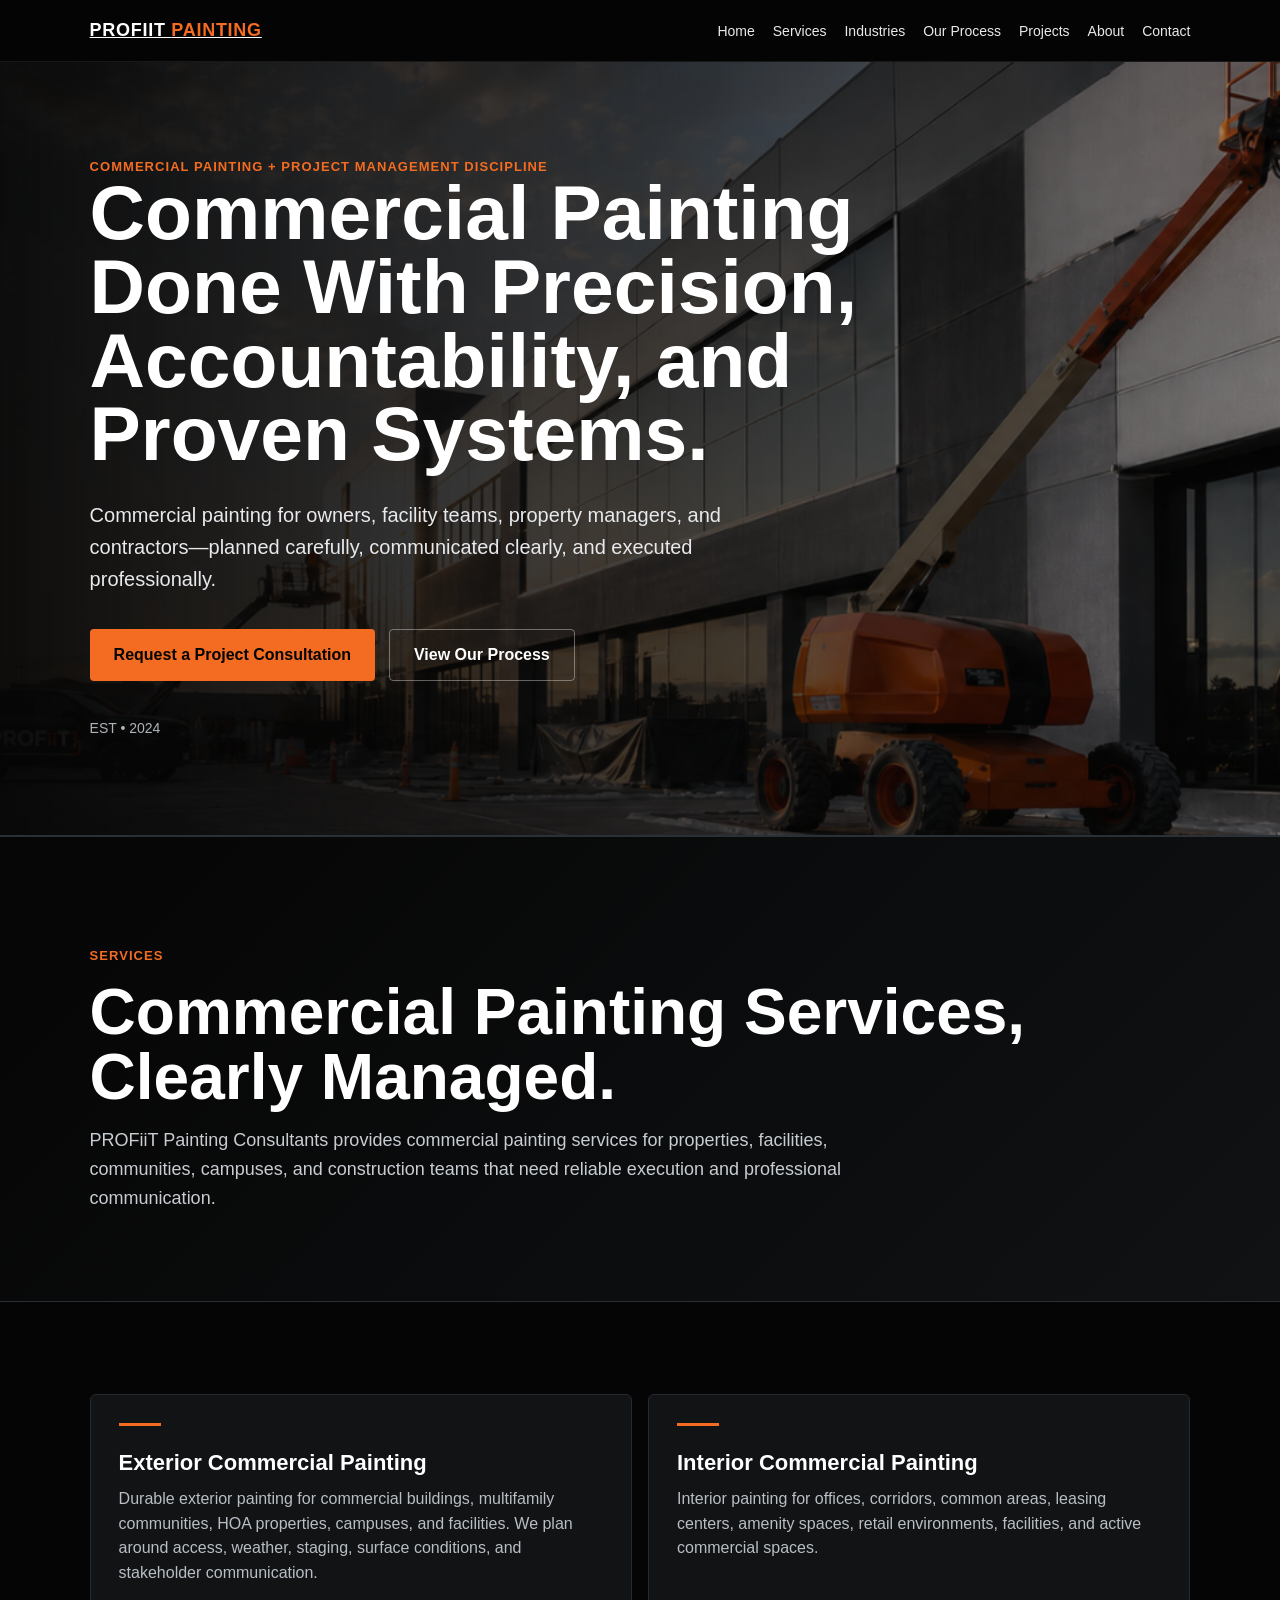
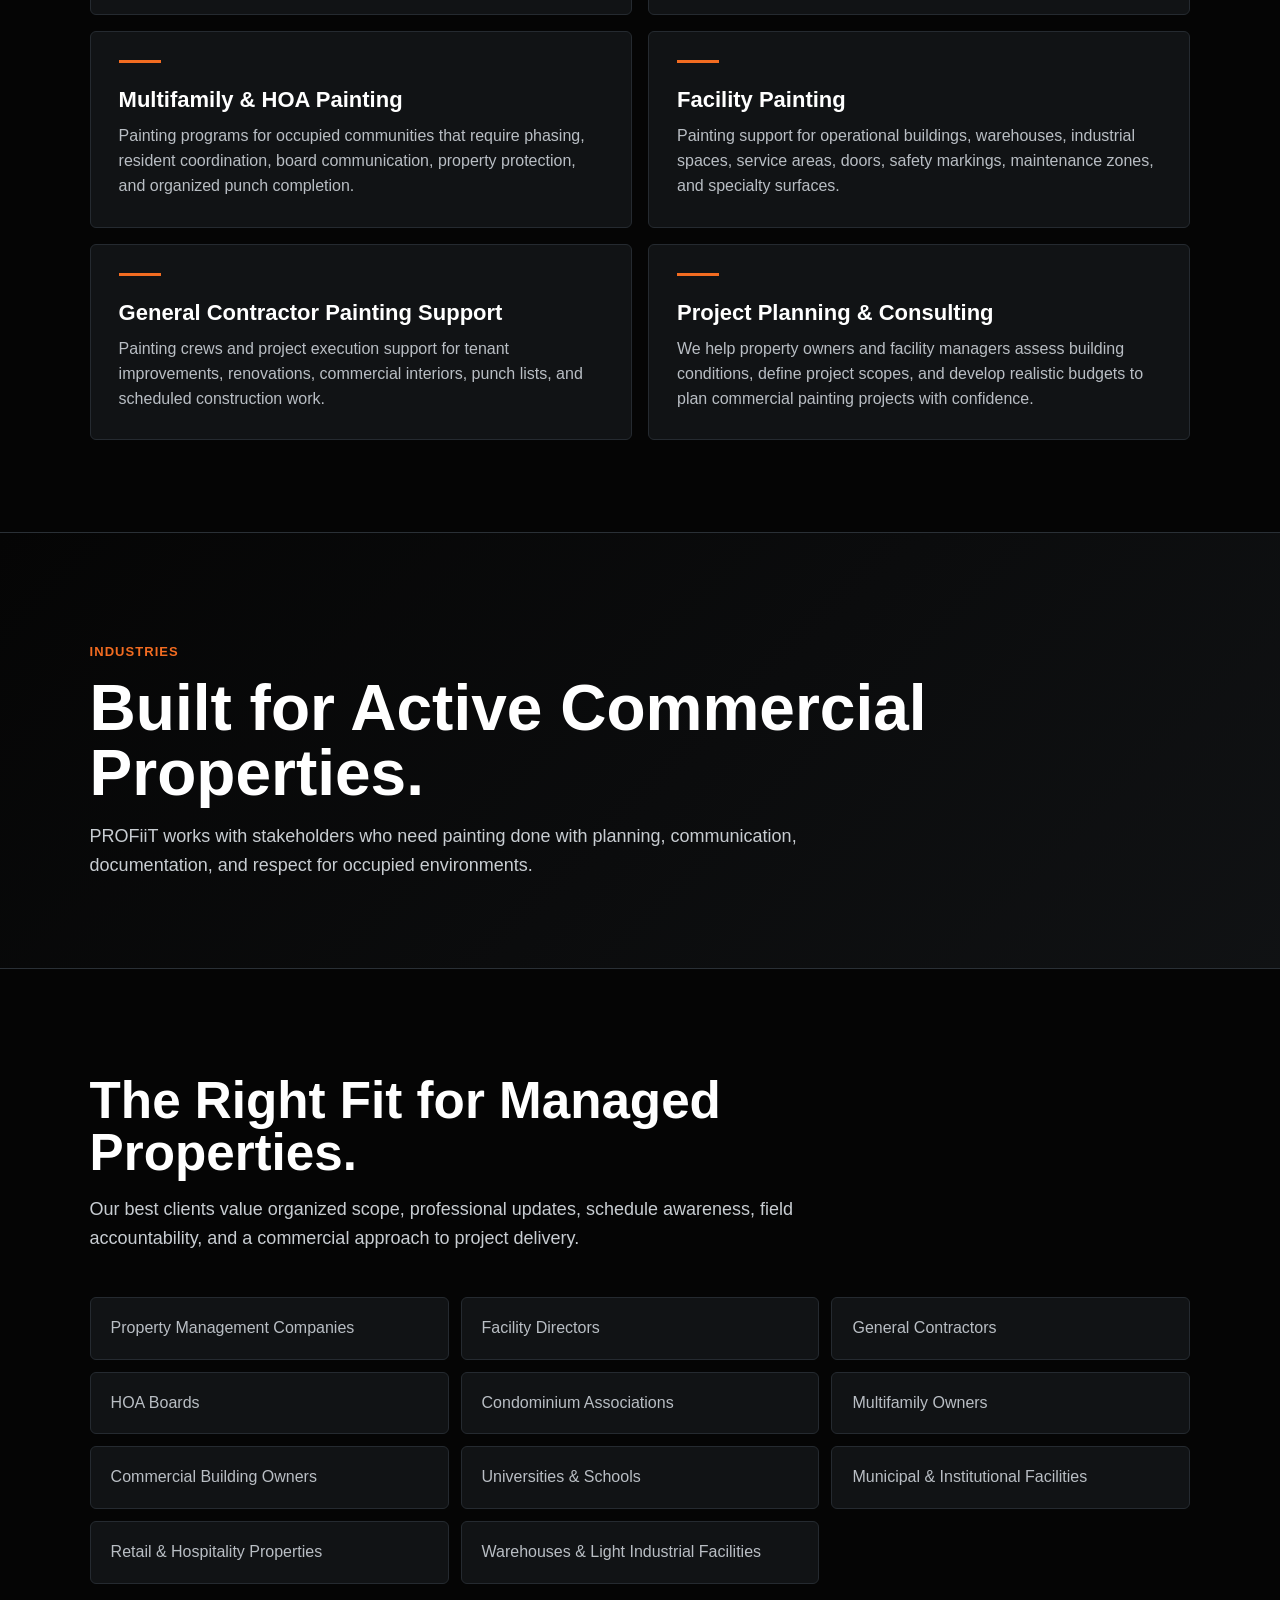
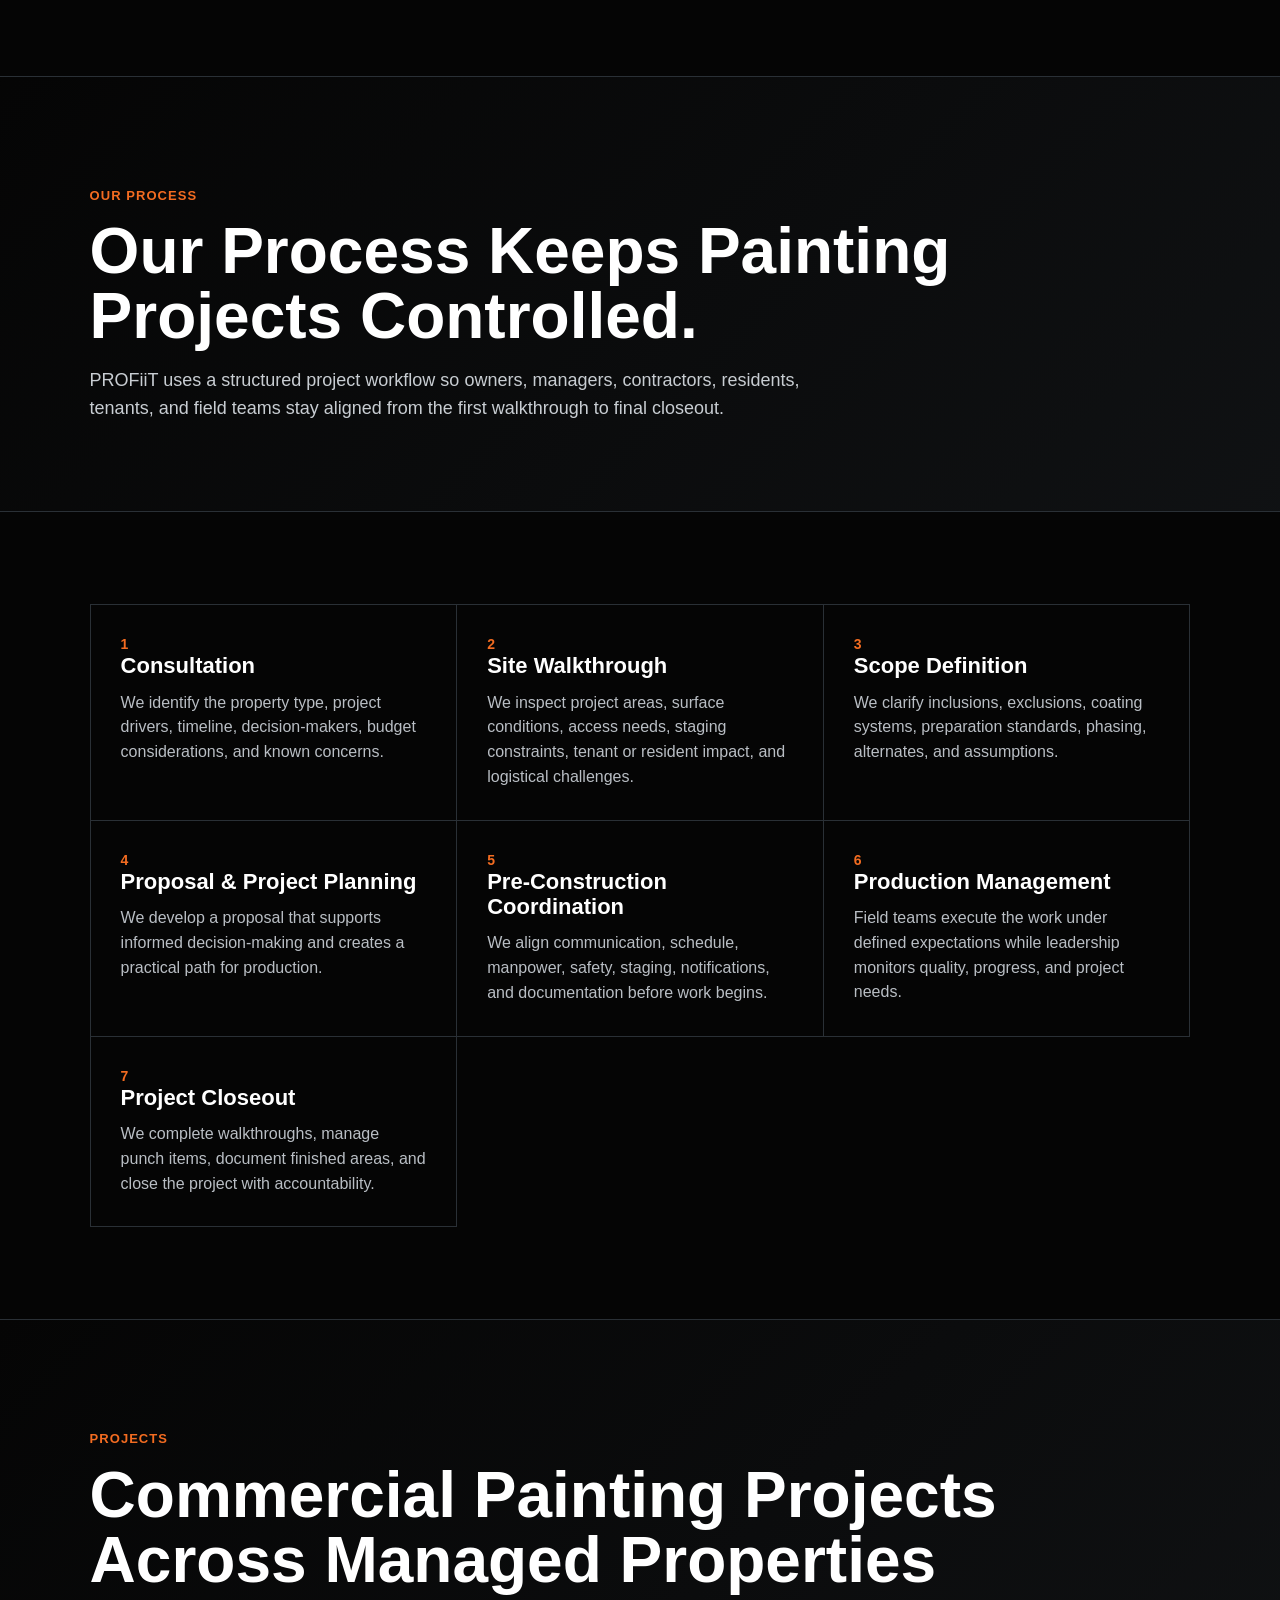
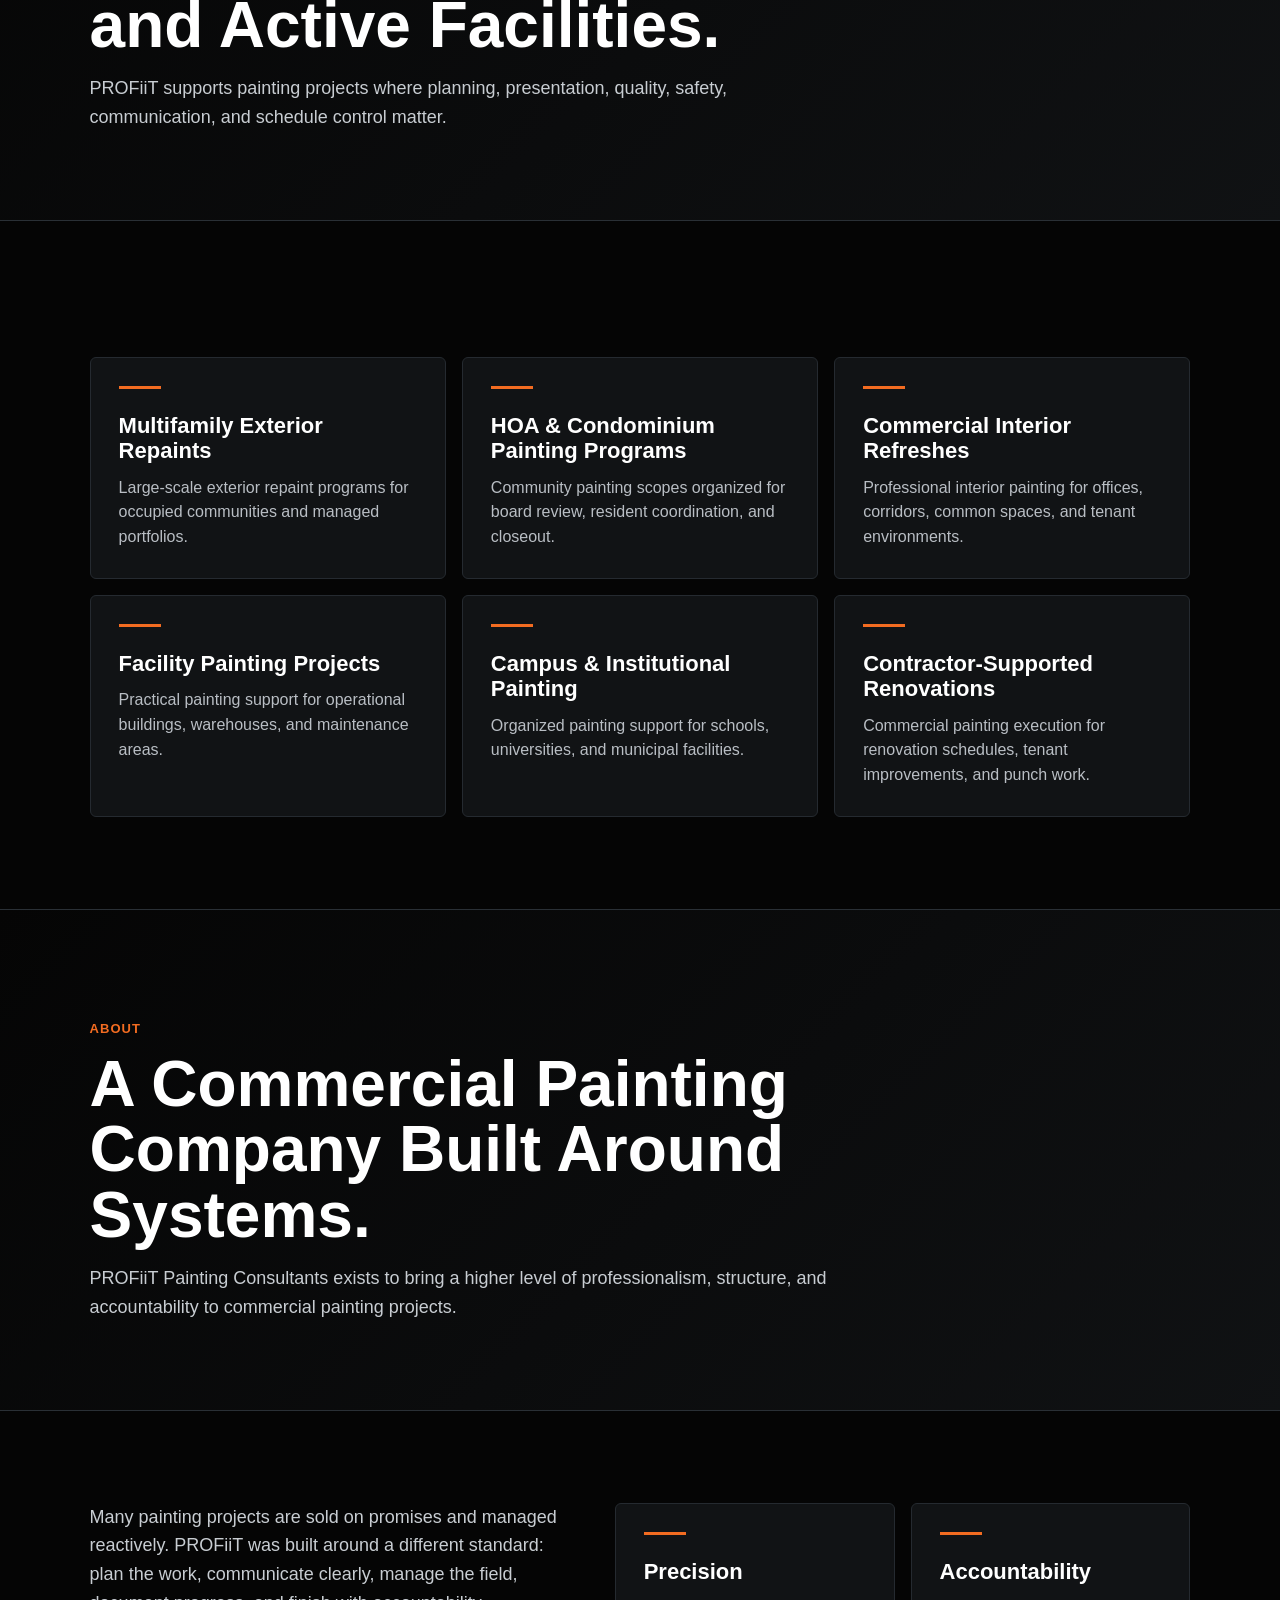
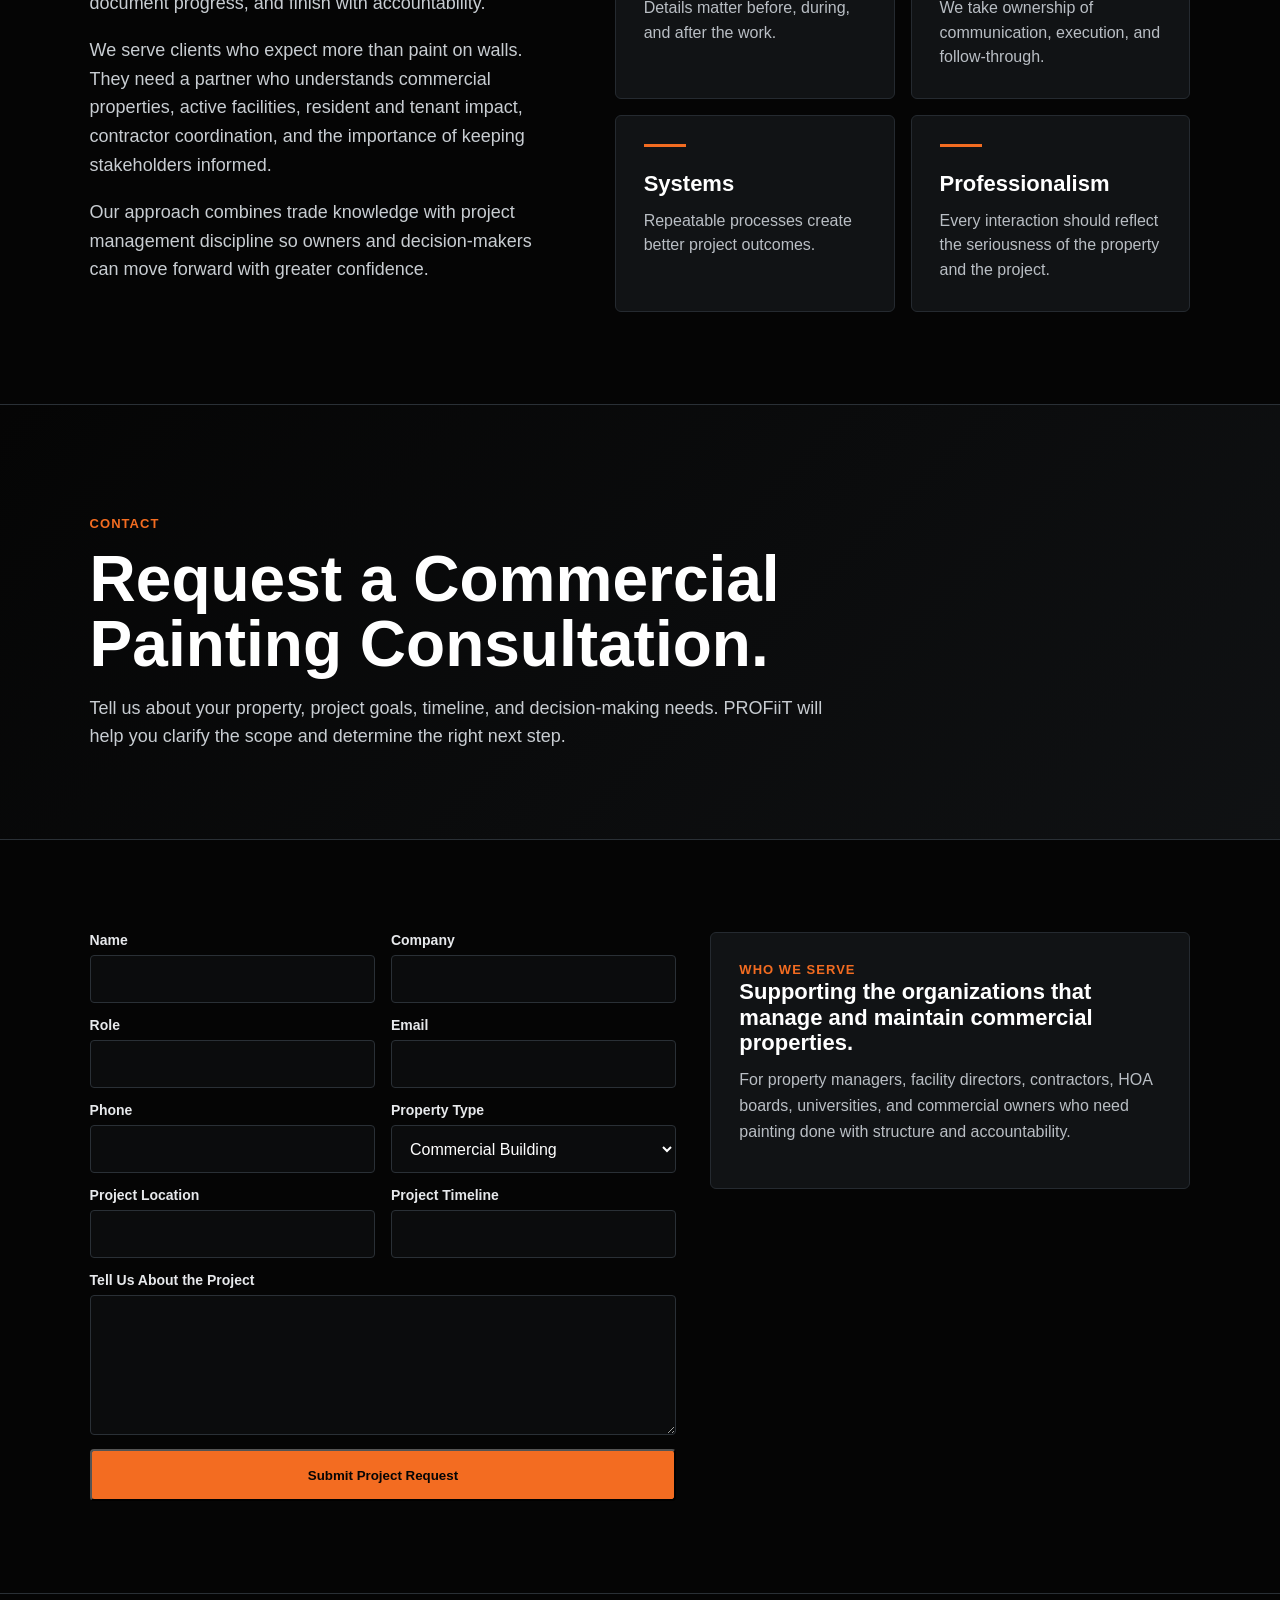
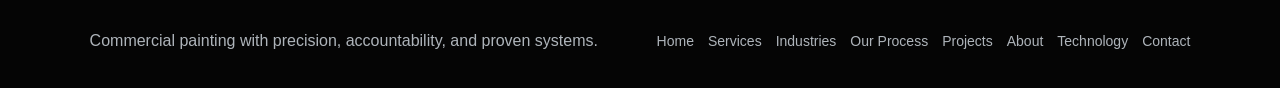
==== index.html @ 0a5ac895 "Streamline website content and remove repetitive sections" ====
﻿<!doctype html>
<html lang="en">
<head>
  <meta charset="utf-8">
  <meta name="viewport" content="width=device-width, initial-scale=1">
  <title>PROFiiT Painting Consultants | Commercial Painting</title>
  <meta name="description" content="Commercial painting done with precision, accountability, and proven systems. PROFiiT Painting Consultants serves property managers, facility directors, general contractors, HOA boards, universities, multifamily owners, and commercial building owners.">
  <style>
    :root {
      --black: #050505;
      --charcoal: #111315;
      --dark-gray: #1B1F23;
      --line: #2A3036;
      --gray: #B9BEC4;
      --muted: #C8CDD2;
      --light: #E7E9EC;
      --white: #FFFFFF;
      --orange: #F36C21;
    }

    * {
      box-sizing: border-box;
    }

    html {
      scroll-behavior: smooth;
    }

    body {
      margin: 0;
      background: var(--black);
      color: var(--white);
      font-family: Arial, Helvetica, sans-serif;
    }

    img {
      max-width: 100%;
      display: block;
    }

    a {
      color: inherit;
    }

    .site-nav {
      position: sticky;
      top: 0;
      z-index: 20;
      display: flex;
      align-items: center;
      justify-content: space-between;
      gap: 28px;
      padding: 20px 7vw;
      background: rgba(5, 5, 5, .92);
      border-bottom: 1px solid rgba(255, 255, 255, .08);
      backdrop-filter: blur(12px);
    }

    .brand {
      font-size: 18px;
      font-weight: 900;
      letter-spacing: .04em;
      text-transform: uppercase;
      white-space: nowrap;
    }

    .brand span {
      color: var(--orange);
    }

    .nav-links {
      display: flex;
      flex-wrap: wrap;
      justify-content: flex-end;
      gap: 18px;
      color: var(--light);
      font-size: 14px;
    }

    .nav-links a {
      text-decoration: none;
    }

    .nav-links a:hover {
      color: var(--orange);
    }

    .hero {
      min-height: 720px;
      display: flex;
      align-items: center;
      padding: 96px 7vw;
      background:
        linear-gradient(90deg, rgba(5, 5, 5, .96), rgba(5, 5, 5, .74), rgba(5, 5, 5, .34)),
        url('assets/ii-orange.png') center/cover no-repeat;
      border-bottom: 1px solid var(--line);
    }

    .hero-inner {
      max-width: 980px;
    }

    .kicker {
      color: var(--orange);
      font-size: 13px;
      font-weight: 900;
      letter-spacing: .08em;
      line-height: 1.4;
      text-transform: uppercase;
    }

    h1,
    h2,
    h3,
    p {
      margin-top: 0;
    }

    h1 {
      max-width: 950px;
      margin-bottom: 28px;
      font-size: clamp(44px, 6vw, 86px);
      line-height: .96;
      letter-spacing: 0;
    }

    h2 {
      margin: 14px 0 16px;
      font-size: clamp(34px, 4vw, 58px);
      line-height: 1.02;
      letter-spacing: 0;
    }

    h3 {
      margin-bottom: 12px;
      font-size: 22px;
      line-height: 1.15;
    }

    .hero p,
    .section-head p,
    .split-copy p,
    .page-hero p {
      max-width: 760px;
      color: var(--muted);
      font-size: 18px;
      line-height: 1.6;
    }

    .hero p {
      max-width: 700px;
      color: var(--light);
      font-size: 20px;
    }

    .actions {
      display: flex;
      flex-wrap: wrap;
      gap: 14px;
      margin-top: 34px;
    }

    .btn {
      display: inline-flex;
      min-height: 52px;
      align-items: center;
      justify-content: center;
      padding: 0 24px;
      border-radius: 4px;
      font-weight: 900;
      text-decoration: none;
    }

    .btn-primary {
      background: var(--orange);
      color: var(--black);
    }

    .btn-secondary {
      border: 1px solid rgba(255, 255, 255, .36);
      color: var(--white);
    }

    .trust-bar {
      margin-top: 36px;
      color: #AEB4BA;
      font-size: 14px;
      line-height: 1.6;
    }

    .section {
      padding: 92px 7vw;
      background: var(--black);
    }

    .section.alt {
      background: var(--charcoal);
    }

    .section.orange {
      background: var(--orange);
      color: var(--black);
    }

    .section-head {
      max-width: 900px;
      margin-bottom: 44px;
    }

    .grid {
      display: grid;
      grid-template-columns: repeat(3, minmax(0, 1fr));
      gap: 16px;
    }

    .grid.two {
      grid-template-columns: repeat(2, minmax(0, 1fr));
    }

    .card {
      min-height: 100%;
      padding: 28px;
      background: var(--charcoal);
      border: 1px solid #252A30;
      border-radius: 6px;
    }

    .alt .card {
      background: var(--black);
    }

    .card:before {
      content: "";
      display: block;
      width: 42px;
      height: 3px;
      margin-bottom: 24px;
      background: var(--orange);
    }

    .card p,
    .step p,
    .list-item p,
    .project-card p,
    .industry-list li {
      margin-bottom: 0;
      color: var(--gray);
      line-height: 1.55;
    }

    .split {
      display: grid;
      grid-template-columns: minmax(0, .9fr) minmax(0, 1.1fr);
      gap: 54px;
      align-items: start;
    }

    .list {
      display: grid;
      gap: 16px;
    }

    .list-item {
      padding: 24px;
      background: rgba(255, 255, 255, .035);
      border-left: 3px solid var(--orange);
    }

    .list-item h3 {
      margin-bottom: 8px;
    }

    .steps {
      display: grid;
      grid-template-columns: repeat(3, minmax(0, 1fr));
      border-top: 1px solid var(--line);
      border-left: 1px solid var(--line);
    }

    .step {
      padding: 30px;
      border-right: 1px solid var(--line);
      border-bottom: 1px solid var(--line);
    }

    .step b {
      color: var(--orange);
      font-size: 14px;
    }

    .project-card {
      overflow: hidden;
      background: var(--charcoal);
      border: 1px solid #252A30;
      border-radius: 6px;
    }

    .project-visual {
      min-height: 190px;
      background:
        linear-gradient(135deg, rgba(243, 108, 33, .75), rgba(17, 19, 21, .92)),
        url('assets/profiit-commercial-hero.png') center/cover no-repeat;
    }

    .project-card:nth-child(2) .project-visual {
      background:
        linear-gradient(135deg, rgba(5, 5, 5, .2), rgba(17, 19, 21, .96)),
        url('assets/profiit-commercial-hero.png') center/cover no-repeat;
    }

    .project-card:nth-child(3) .project-visual {
      background:
        linear-gradient(135deg, rgba(115, 121, 128, .35), rgba(5, 5, 5, .92)),
        url('assets/profiit-commercial-hero.png') center/cover no-repeat;
    }

    .project-body {
      padding: 28px;
    }

    .industry-list {
      display: grid;
      grid-template-columns: repeat(3, minmax(0, 1fr));
      gap: 12px;
      padding: 0;
      margin: 0;
      list-style: none;
    }

    .industry-list li {
      padding: 18px 20px;
      background: var(--charcoal);
      border: 1px solid #252A30;
      border-radius: 6px;
    }

    .page-hero {
      padding: 110px 7vw 70px;
      background:
        linear-gradient(135deg, rgba(5, 5, 5, .98), rgba(17, 19, 21, .92)),
        var(--black);
      border-top: 1px solid var(--line);
      border-bottom: 1px solid var(--line);
    }

    .page-hero h2 {
      max-width: 960px;
      font-size: clamp(42px, 5vw, 72px);
    }

    .case-study {
      display: grid;
      grid-template-columns: minmax(0, .75fr) minmax(0, 1.25fr);
      gap: 28px;
      padding: 32px;
      background: var(--charcoal);
      border: 1px solid #252A30;
      border-radius: 6px;
    }

    .case-study strong {
      color: var(--orange);
    }

    .case-study p {
      color: var(--gray);
      line-height: 1.6;
    }

    .contact-wrap {
      display: grid;
      grid-template-columns: minmax(0, 1.1fr) minmax(280px, .9fr);
      gap: 34px;
      align-items: start;
    }

    .contact-form {
      display: grid;
      gap: 14px;
    }

    .field {
      display: grid;
      gap: 7px;
    }

    .field label {
      color: var(--light);
      font-size: 14px;
      font-weight: 800;
    }

    .field input,
    .field select,
    .field textarea {
      width: 100%;
      min-height: 48px;
      padding: 12px 14px;
      background: #0B0C0D;
      color: var(--white);
      border: 1px solid #2A3036;
      border-radius: 4px;
      font: inherit;
    }

    .field textarea {
      min-height: 140px;
      resize: vertical;
    }

    .note-panel {
      padding: 28px;
      background: var(--charcoal);
      border: 1px solid #252A30;
      border-radius: 6px;
    }

    .note-panel p {
      color: var(--gray);
      line-height: 1.6;
    }

    .footer {
      padding: 38px 7vw;
      color: #AEB4BA;
      background: var(--black);
      border-top: 1px solid var(--line);
    }

    .footer-inner {
      display: flex;
      align-items: center;
      justify-content: space-between;
      gap: 24px;
    }

    .footer-links {
      display: flex;
      flex-wrap: wrap;
      gap: 14px;
      font-size: 14px;
    }

    .footer-links a {
      text-decoration: none;
    }

    .orange .kicker,
    .orange p {
      color: var(--black);
    }

    .orange .btn {
      margin-top: 20px;
      background: var(--black);
      color: var(--white);
    }

    @media (max-width: 980px) {
      .grid,
      .grid.two,
      .steps,
      .industry-list {
        grid-template-columns: repeat(2, minmax(0, 1fr));
      }

      .split,
      .case-study,
      .contact-wrap {
        grid-template-columns: 1fr;
      }
    }

    @media (max-width: 680px) {
      .site-nav {
        align-items: flex-start;
        flex-direction: column;
        padding: 18px 24px;
      }

      .nav-links {
        justify-content: flex-start;
        gap: 12px;
      }

      .hero,
      .section,
      .page-hero {
        padding-left: 24px;
        padding-right: 24px;
      }

      .hero {
        min-height: 640px;
        padding-top: 72px;
        padding-bottom: 72px;
      }

      .section {
        padding-top: 72px;
        padding-bottom: 72px;
      }

      .page-hero {
        padding-top: 80px;
        padding-bottom: 56px;
      }

      .hero p {
        font-size: 17px;
      }

      .grid,
      .grid.two,
      .steps,
      .industry-list {
        grid-template-columns: 1fr;
      }

      .btn {
        width: 100%;
      }

      .footer-inner {
        align-items: flex-start;
        flex-direction: column;
      }
    }
  </style>
</head>
<body>
  <nav class="site-nav">
    <a class="brand" href="#home">PROFiiT <span>Painting</span></a>
    <div class="nav-links" aria-label="Primary navigation">
      <a href="#home">Home</a>
      <a href="#services">Services</a>
      <a href="#industries">Industries</a>
      <a href="#process">Our Process</a>
      <a href="#projects">Projects</a>
      <a href="#about">About</a>
      <a href="#contact">Contact</a>
    </div>
  </nav>

  <main>
    <section class="hero" id="home">
      <div class="hero-inner">
        <div class="kicker">Commercial Painting + Project Management Discipline</div>
        <h1>Commercial Painting Done With Precision, Accountability, and Proven Systems.</h1>
        <p>Commercial painting for owners, facility teams, property managers, and contractors—planned carefully, communicated clearly, and executed professionally.</p>
        <div class="actions">
          <a class="btn btn-primary" href="#contact">Request a Project Consultation</a>
          <a class="btn btn-secondary" href="#process">View Our Process</a>
        </div>
        <div class="trust-bar">EST <span>&bull;</span> 2024</div> 
      </div>
    </section>

    <section class="page-hero" id="services">
      <div class="kicker">Services</div>
      <h2>Commercial Painting Services, Clearly Managed.</h2>
      <p>PROFiiT Painting Consultants provides commercial painting services for properties, facilities, communities, campuses, and construction teams that need reliable execution and professional communication.</p>
    </section>

    <section class="section">
      <div class="grid two">
        <article class="card">
          <h3>Exterior Commercial Painting</h3>
          <p>Durable exterior painting for commercial buildings, multifamily communities, HOA properties, campuses, and facilities. We plan around access, weather, staging, surface conditions, and stakeholder communication.</p>
        </article>
        <article class="card">
          <h3>Interior Commercial Painting</h3>
          <p>Interior painting for offices, corridors, common areas, leasing centers, amenity spaces, retail environments, facilities, and active commercial spaces.</p>
        </article>
        <article class="card">
          <h3>Multifamily & HOA Painting</h3>
          <p>Painting programs for occupied communities that require phasing, resident coordination, board communication, property protection, and organized punch completion.</p>
        </article>
        <article class="card">
          <h3>Facility Painting</h3>
          <p>Painting support for operational buildings, warehouses, industrial spaces, service areas, doors, safety markings, maintenance zones, and specialty surfaces.</p>
        </article>
        <article class="card">
          <h3>General Contractor Painting Support</h3>
          <p>Painting crews and project execution support for tenant improvements, renovations, commercial interiors, punch lists, and scheduled construction work.</p>
        </article>
        <article class="card">
          <h3>Project Planning & Consulting</h3>
          <p>We help property owners and facility managers assess building conditions, define project scopes, and develop realistic budgets to plan commercial painting projects with confidence.</p>
        </article>
      </div>
    </section>

    <section class="page-hero" id="industries">
      <div class="kicker">Industries</div>
      <h2>Built for Active Commercial Properties.</h2>
      <p>PROFiiT works with stakeholders who need painting done with planning, communication, documentation, and respect for occupied environments.</p>
    </section>

    <section class="section">
      <div class="section-head">
        <h2>The Right Fit for Managed Properties.</h2>
        <p>Our best clients value organized scope, professional updates, schedule awareness, field accountability, and a commercial approach to project delivery.</p>
      </div>
      <ul class="industry-list">
        <li>Property Management Companies</li>
        <li>Facility Directors</li>
        <li>General Contractors</li>
        <li>HOA Boards</li>
        <li>Condominium Associations</li>
        <li>Multifamily Owners</li>
        <li>Commercial Building Owners</li>
        <li>Universities & Schools</li>
        <li>Municipal & Institutional Facilities</li>
        <li>Retail & Hospitality Properties</li>
        <li>Warehouses & Light Industrial Facilities</li>
      </ul>
    </section>

    <section class="page-hero" id="process">
      <div class="kicker">Our Process</div>
      <h2>Our Process Keeps Painting Projects Controlled.</h2>
      <p>PROFiiT uses a structured project workflow so owners, managers, contractors, residents, tenants, and field teams stay aligned from the first walkthrough to final closeout.</p>
    </section>

    <section class="section">
      <div class="steps">
        <div class="step">
          <b>1</b>
          <h3>Consultation</h3>
          <p>We identify the property type, project drivers, timeline, decision-makers, budget considerations, and known concerns.</p>
        </div>
        <div class="step">
          <b>2</b>
          <h3>Site Walkthrough</h3>
          <p>We inspect project areas, surface conditions, access needs, staging constraints, tenant or resident impact, and logistical challenges.</p>
        </div>
        <div class="step">
          <b>3</b>
          <h3>Scope Definition</h3>
          <p>We clarify inclusions, exclusions, coating systems, preparation standards, phasing, alternates, and assumptions.</p>
        </div>
        <div class="step">
          <b>4</b>
          <h3>Proposal & Project Planning</h3>
          <p>We develop a proposal that supports informed decision-making and creates a practical path for production.</p>
        </div>
        <div class="step">
          <b>5</b>
          <h3>Pre-Construction Coordination</h3>
          <p>We align communication, schedule, manpower, safety, staging, notifications, and documentation before work begins.</p>
        </div>
        <div class="step">
          <b>6</b>
          <h3>Production Management</h3>
          <p>Field teams execute the work under defined expectations while leadership monitors quality, progress, and project needs.</p>
        </div>
        <div class="step">
          <b>7</b>
          <h3>Project Closeout</h3>
          <p>We complete walkthroughs, manage punch items, document finished areas, and close the project with accountability.</p>
        </div>
      </div>
    </section>

    <section class="page-hero" id="projects">
      <div class="kicker">Projects</div>
      <h2>Commercial Painting Projects Across Managed Properties and Active Facilities.</h2>
      <p>PROFiiT supports painting projects where planning, presentation, quality, safety, communication, and schedule control matter.</p>
    </section>

    <section class="section">
      <div class="section-head">
      </div>
      <div class="grid">
        <article class="card"><h3>Multifamily Exterior Repaints</h3><p>Large-scale exterior repaint programs for occupied communities and managed portfolios.</p></article>
        <article class="card"><h3>HOA & Condominium Painting Programs</h3><p>Community painting scopes organized for board review, resident coordination, and closeout.</p></article>
        <article class="card"><h3>Commercial Interior Refreshes</h3><p>Professional interior painting for offices, corridors, common spaces, and tenant environments.</p></article>
        <article class="card"><h3>Facility Painting Projects</h3><p>Practical painting support for operational buildings, warehouses, and maintenance areas.</p></article>
        <article class="card"><h3>Campus & Institutional Painting</h3><p>Organized painting support for schools, universities, and municipal facilities.</p></article>
        <article class="card"><h3>Contractor-Supported Renovations</h3><p>Commercial painting execution for renovation schedules, tenant improvements, and punch work.</p></article>
      </div>
    </section>


    <section class="page-hero" id="about">
      <div class="kicker">About</div>
      <h2>A Commercial Painting Company Built Around Systems.</h2>
      <p>PROFiiT Painting Consultants exists to bring a higher level of professionalism, structure, and accountability to commercial painting projects.</p>
    </section>

    <section class="section">
      <div class="split">
        <div class="split-copy">
          <p>Many painting projects are sold on promises and managed reactively. PROFiiT was built around a different standard: plan the work, communicate clearly, manage the field, document progress, and finish with accountability.</p>
          <p>We serve clients who expect more than paint on walls. They need a partner who understands commercial properties, active facilities, resident and tenant impact, contractor coordination, and the importance of keeping stakeholders informed.</p>
          <p>Our approach combines trade knowledge with project management discipline so owners and decision-makers can move forward with greater confidence.</p>
        </div>
        <div class="grid two">
          <article class="card"><h3>Precision</h3><p>Details matter before, during, and after the work.</p></article>
          <article class="card"><h3>Accountability</h3><p>We take ownership of communication, execution, and follow-through.</p></article>
          <article class="card"><h3>Systems</h3><p>Repeatable processes create better project outcomes.</p></article>
          <article class="card"><h3>Professionalism</h3><p>Every interaction should reflect the seriousness of the property and the project.</p></article>
        </div>
      </div>
    </section>

    <section class="page-hero" id="contact">
      <div class="kicker">Contact</div>
      <h2>Request a Commercial Painting Consultation.</h2>
      <p>Tell us about your property, project goals, timeline, and decision-making needs. PROFiiT will help you clarify the scope and determine the right next step.</p>
    </section>

    <section class="section">
      <div class="contact-wrap">
        <form class="contact-form" action="https://formspree.io/f/meeblynv" method="POST">
          <input type="hidden" name="_subject" value="New PROFiiT Painting Consultation Request">
          <div class="grid two">
            <div class="field">
              <label for="name">Name</label>
              <input id="name" name="name" type="text" required>
            </div>
            <div class="field">
              <label for="company">Company</label>
              <input id="company" name="company" type="text" required>
            </div>
          </div>
          <div class="grid two">
            <div class="field">
              <label for="role">Role</label>
              <input id="role" name="role" type="text" required>
            </div>
            <div class="field">
              <label for="email">Email</label>
              <input id="email" name="email" type="email" required>
            </div>
          </div>
          <div class="grid two">
            <div class="field">
              <label for="phone">Phone</label>
              <input id="phone" name="phone" type="tel" required>
            </div>
            <div class="field">
              <label for="property-type">Property Type</label>
              <select id="property-type" name="property-type" required>
                <option>Commercial Building</option>
                <option>Multifamily</option>
                <option>HOA / Condominium</option>
                <option>Facility / Industrial</option>
                <option>University / Institutional</option>
                <option>Contractor Project</option>
              </select>
            </div>
          </div>
          <div class="grid two">
            <div class="field">
              <label for="location">Project Location</label>
              <input id="location" name="location" type="text" required>
            </div>
            <div class="field">
              <label for="timeline">Project Timeline</label>
              <input id="timeline" name="timeline" type="text" required>
            </div>
          </div>
          <div class="field">
            <label for="message">Tell Us About the Project</label>
            <textarea id="message" name="message" required></textarea>
          </div>
          <button class="btn btn-primary" type="submit">Submit Project Request</button>
        </form>
        <aside class="note-panel">
          <div class="kicker">Who We Serve</div>
          <h3>Supporting the organizations that manage and maintain commercial properties.</h3>
          <p>For property managers, facility directors, contractors, HOA boards, universities, and commercial owners who need painting done with structure and accountability.</p>
        </aside>
      </div>
    </section>
  </main>

  <footer class="footer">
    <div class="footer-inner">
      <div>Commercial painting with precision, accountability, and proven systems.</div>
      <div class="footer-links">
        <a href="#home">Home</a>
        <a href="#services">Services</a>
        <a href="#industries">Industries</a>
        <a href="#process">Our Process</a>
        <a href="#projects">Projects</a>
        <a href="#about">About</a>
        <a href="#technology">Technology</a>
        <a href="#contact">Contact</a>
      </div>
    </div>
  </footer>
</body>
</html>
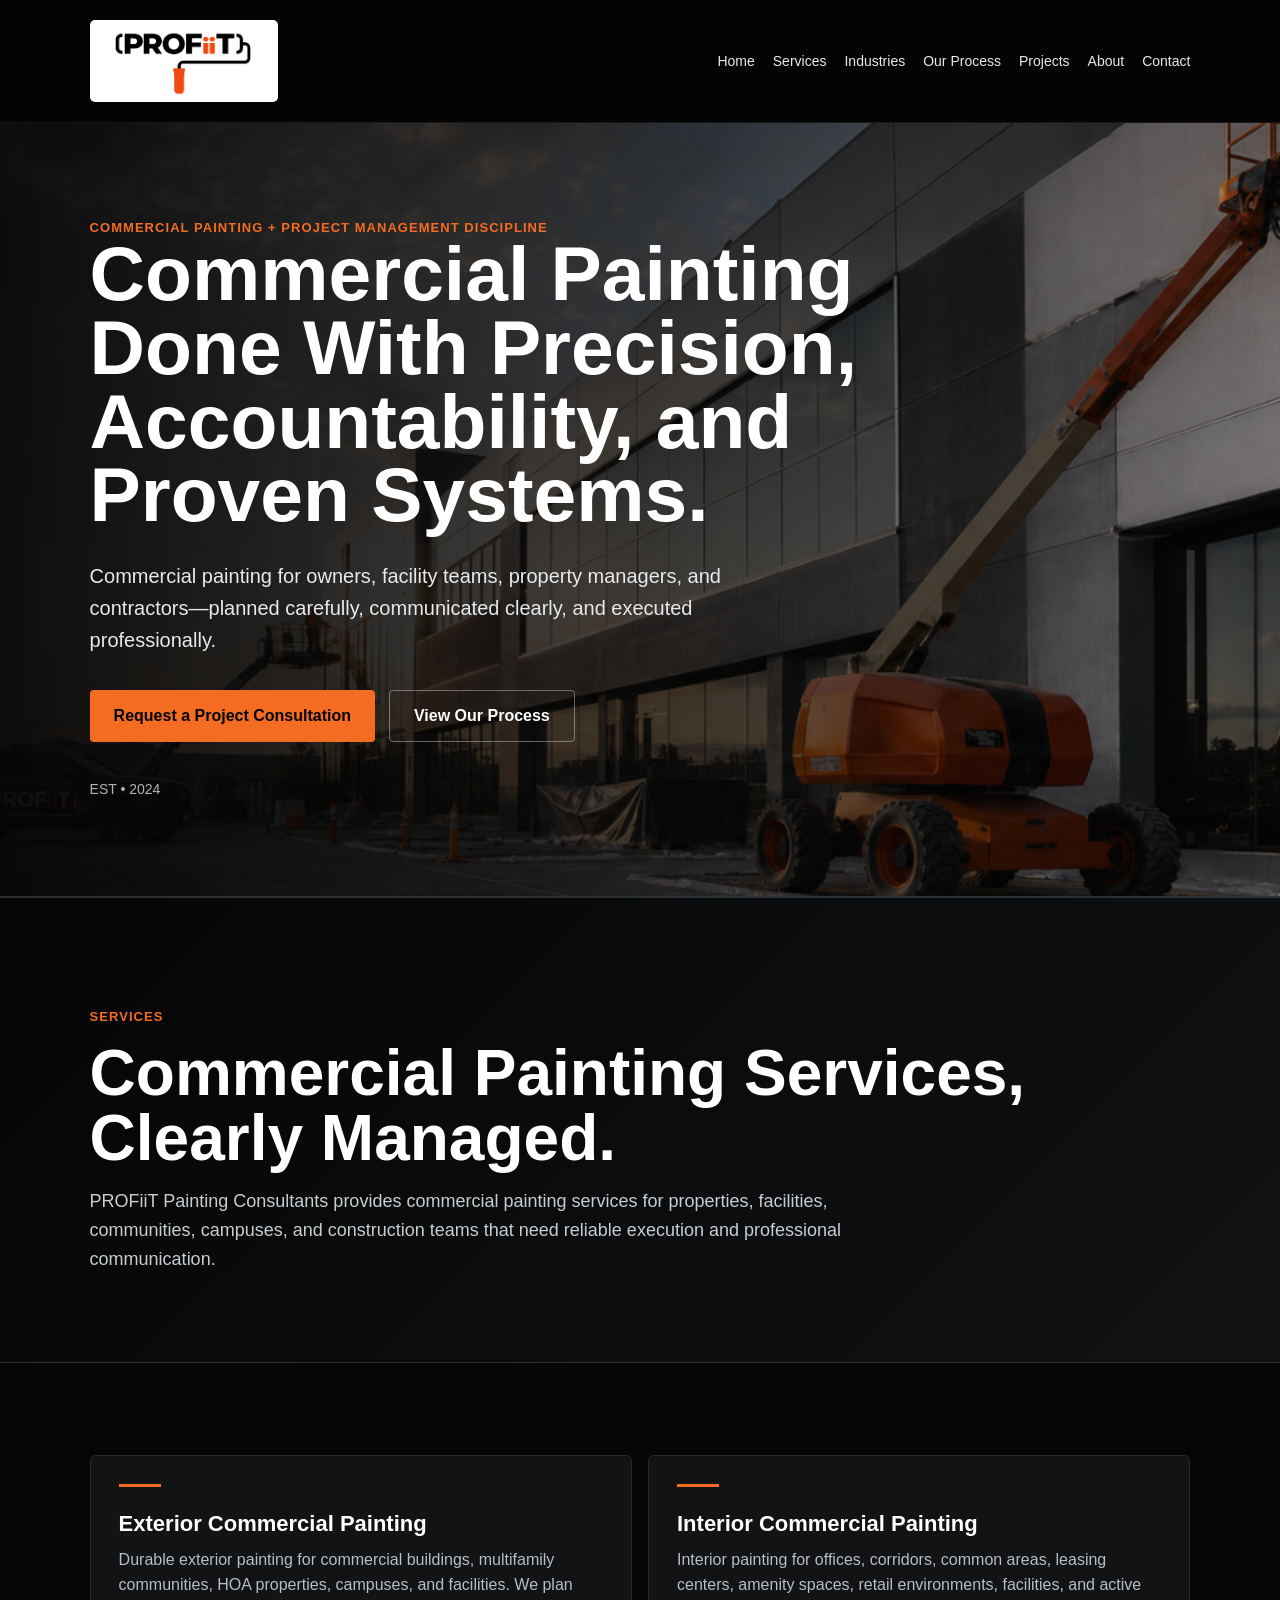
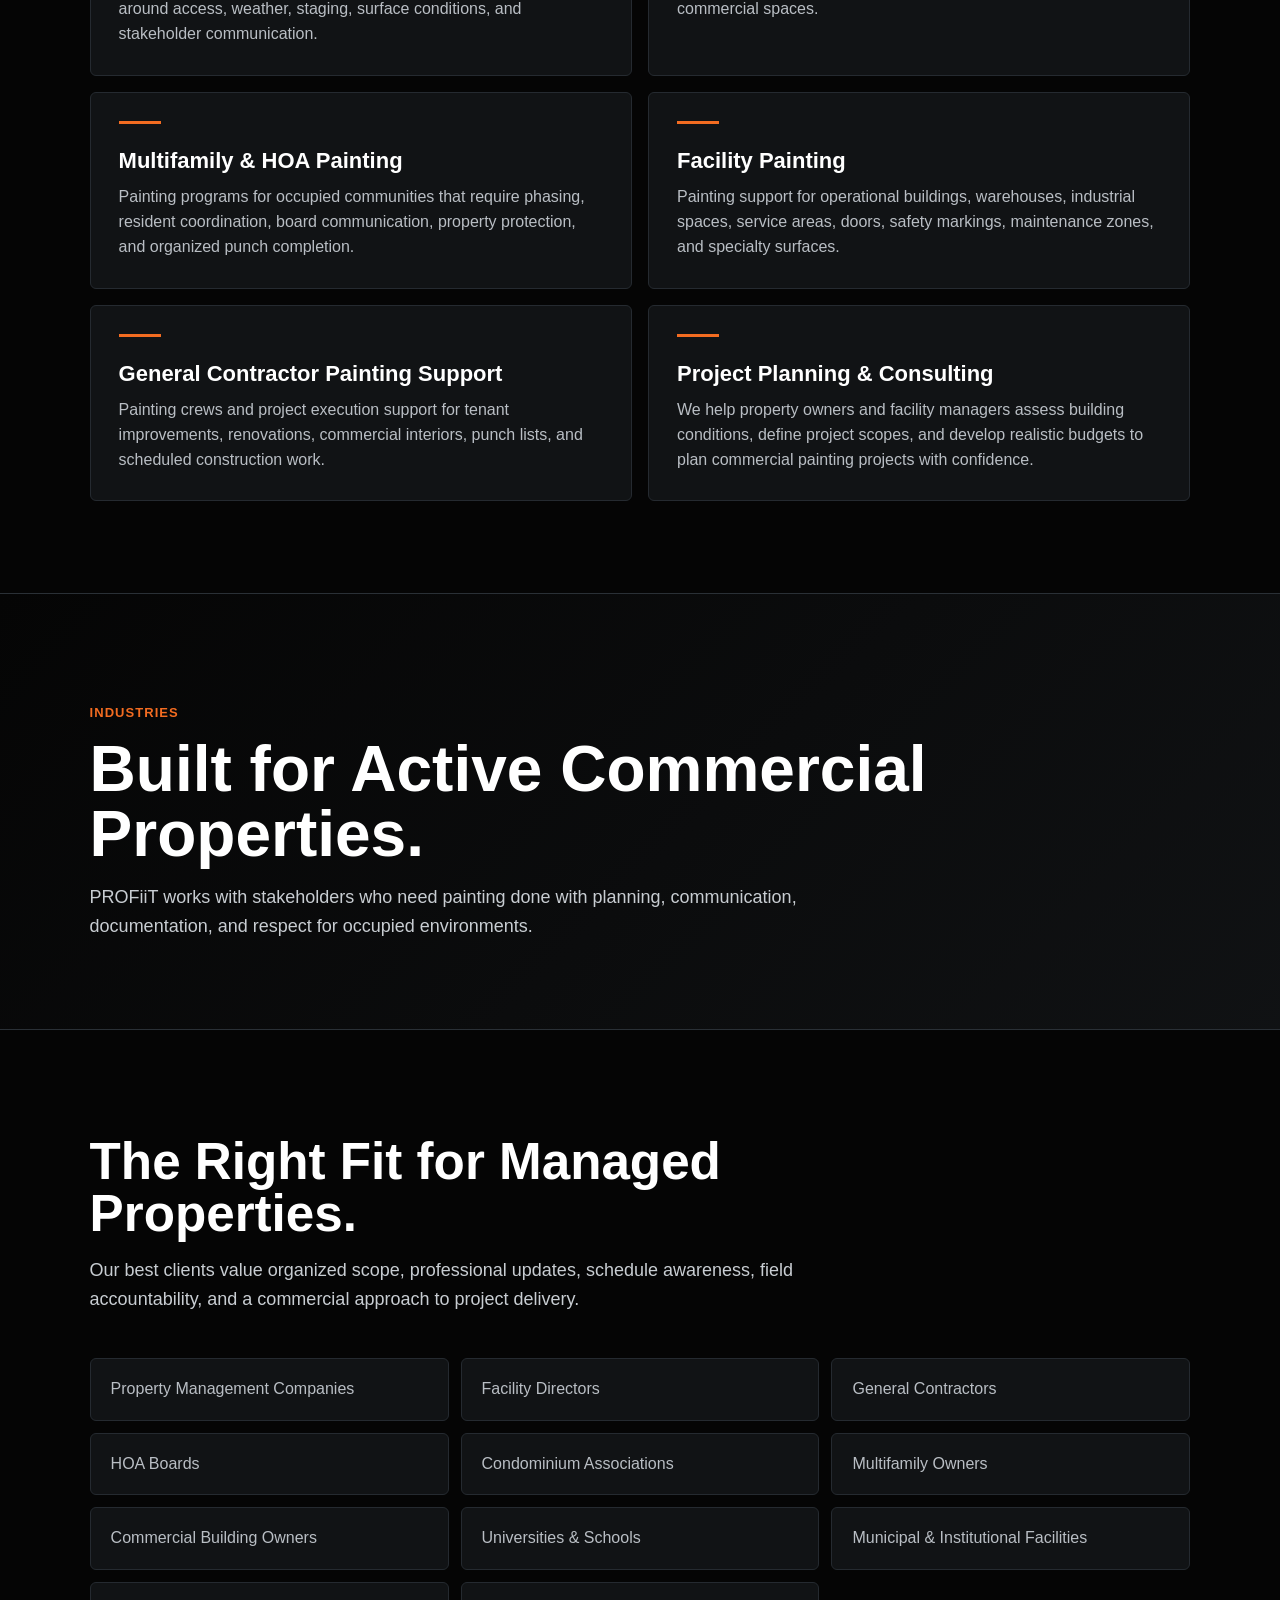
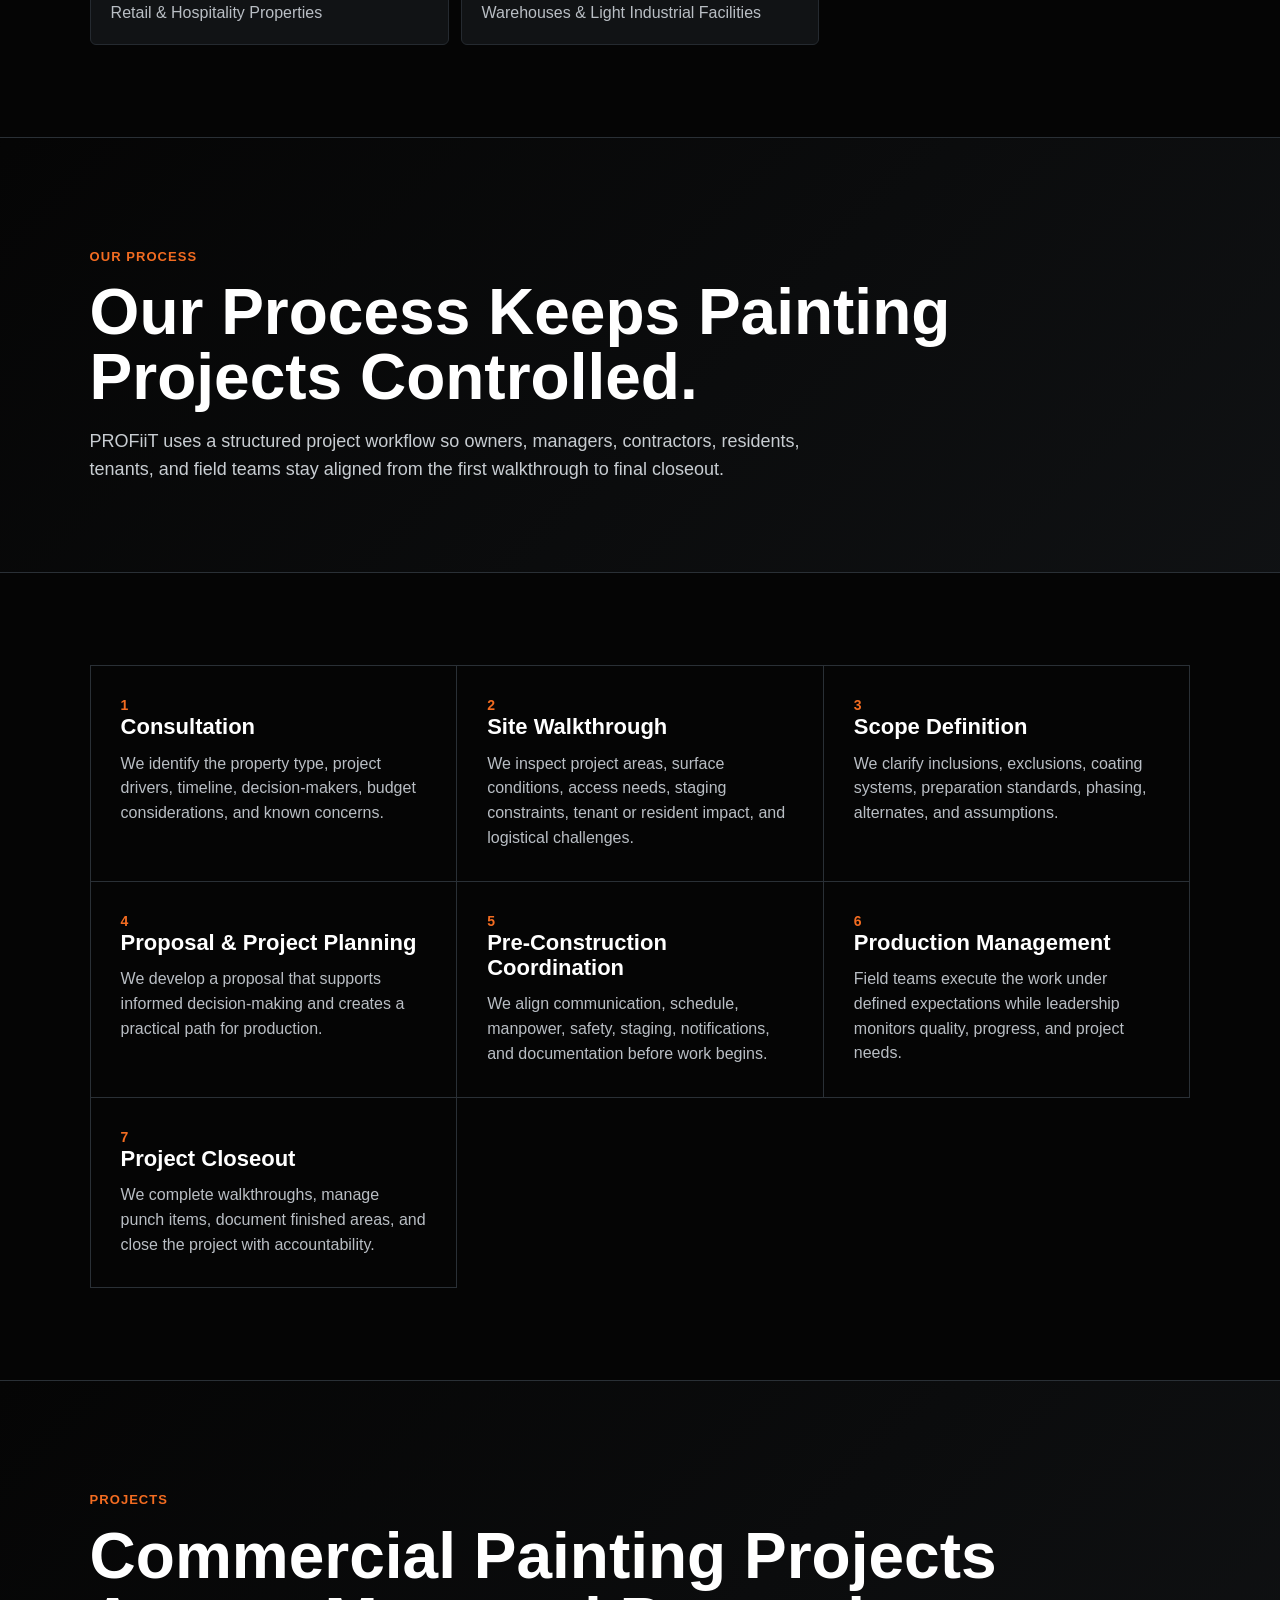
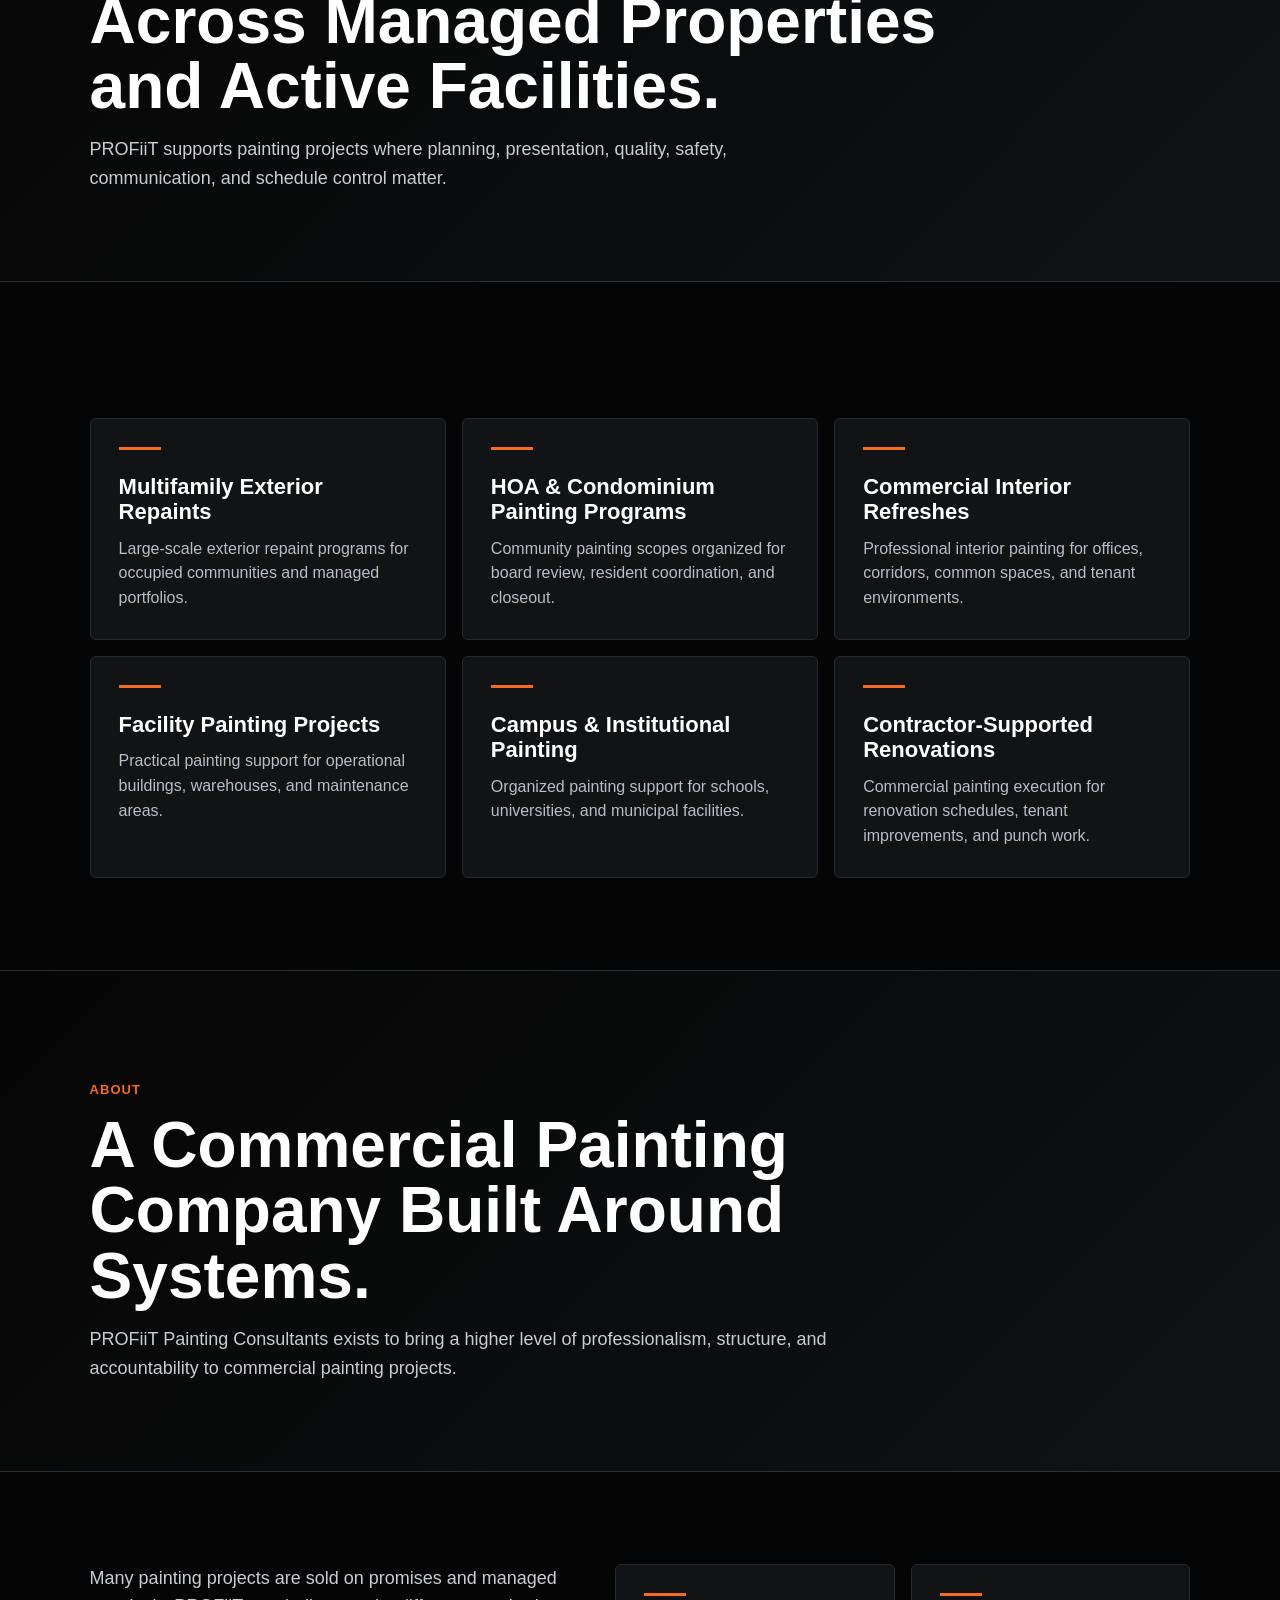
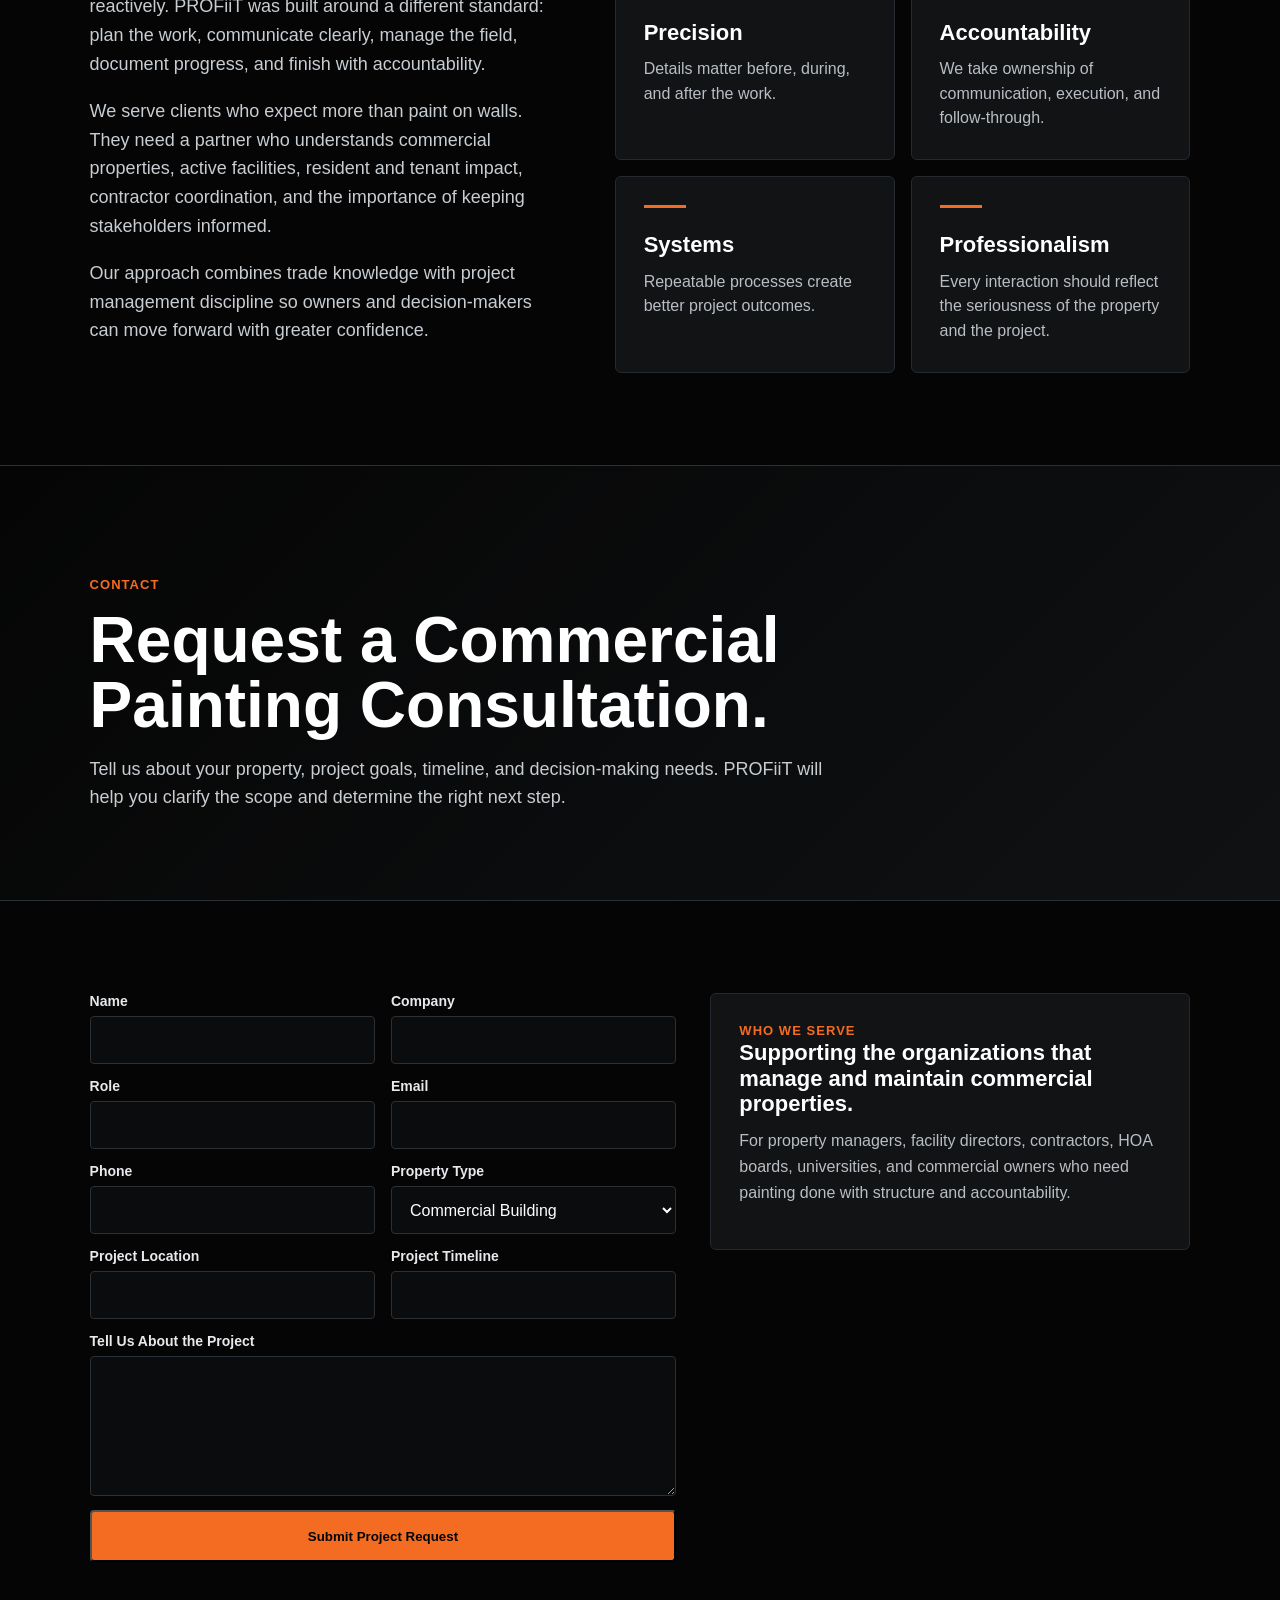
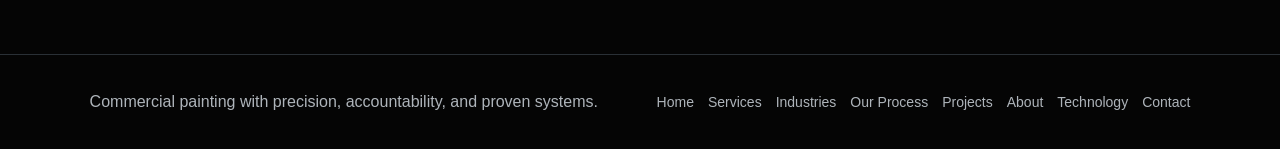
==== commit 3aa84a15: "Add PROFiiT logo to website navigation" ====
--- a/index.html
+++ b/index.html
@@ -68,6 +68,21 @@
       color: var(--orange);
     }
 
+    .brand-logo {
+      display: block;
+      width: 188px;
+      padding: 5px 9px;
+      background: var(--white);
+      border-radius: 5px;
+      line-height: 0;
+    }
+
+    .brand-logo img {
+      width: 100%;
+      height: 72px;
+      object-fit: contain;
+    }
+
     .nav-links {
       display: flex;
       flex-wrap: wrap;
@@ -530,7 +545,7 @@
 </head>
 <body>
   <nav class="site-nav">
-    <a class="brand" href="#home">PROFiiT <span>Painting</span></a>
+    <a class="brand brand-logo" href="#home" aria-label="PROFiiT Painting home"><img src="[data-uri]" alt="PROFiiT Painting"></a>
     <div class="nav-links" aria-label="Primary navigation">
       <a href="#home">Home</a>
       <a href="#services">Services</a>
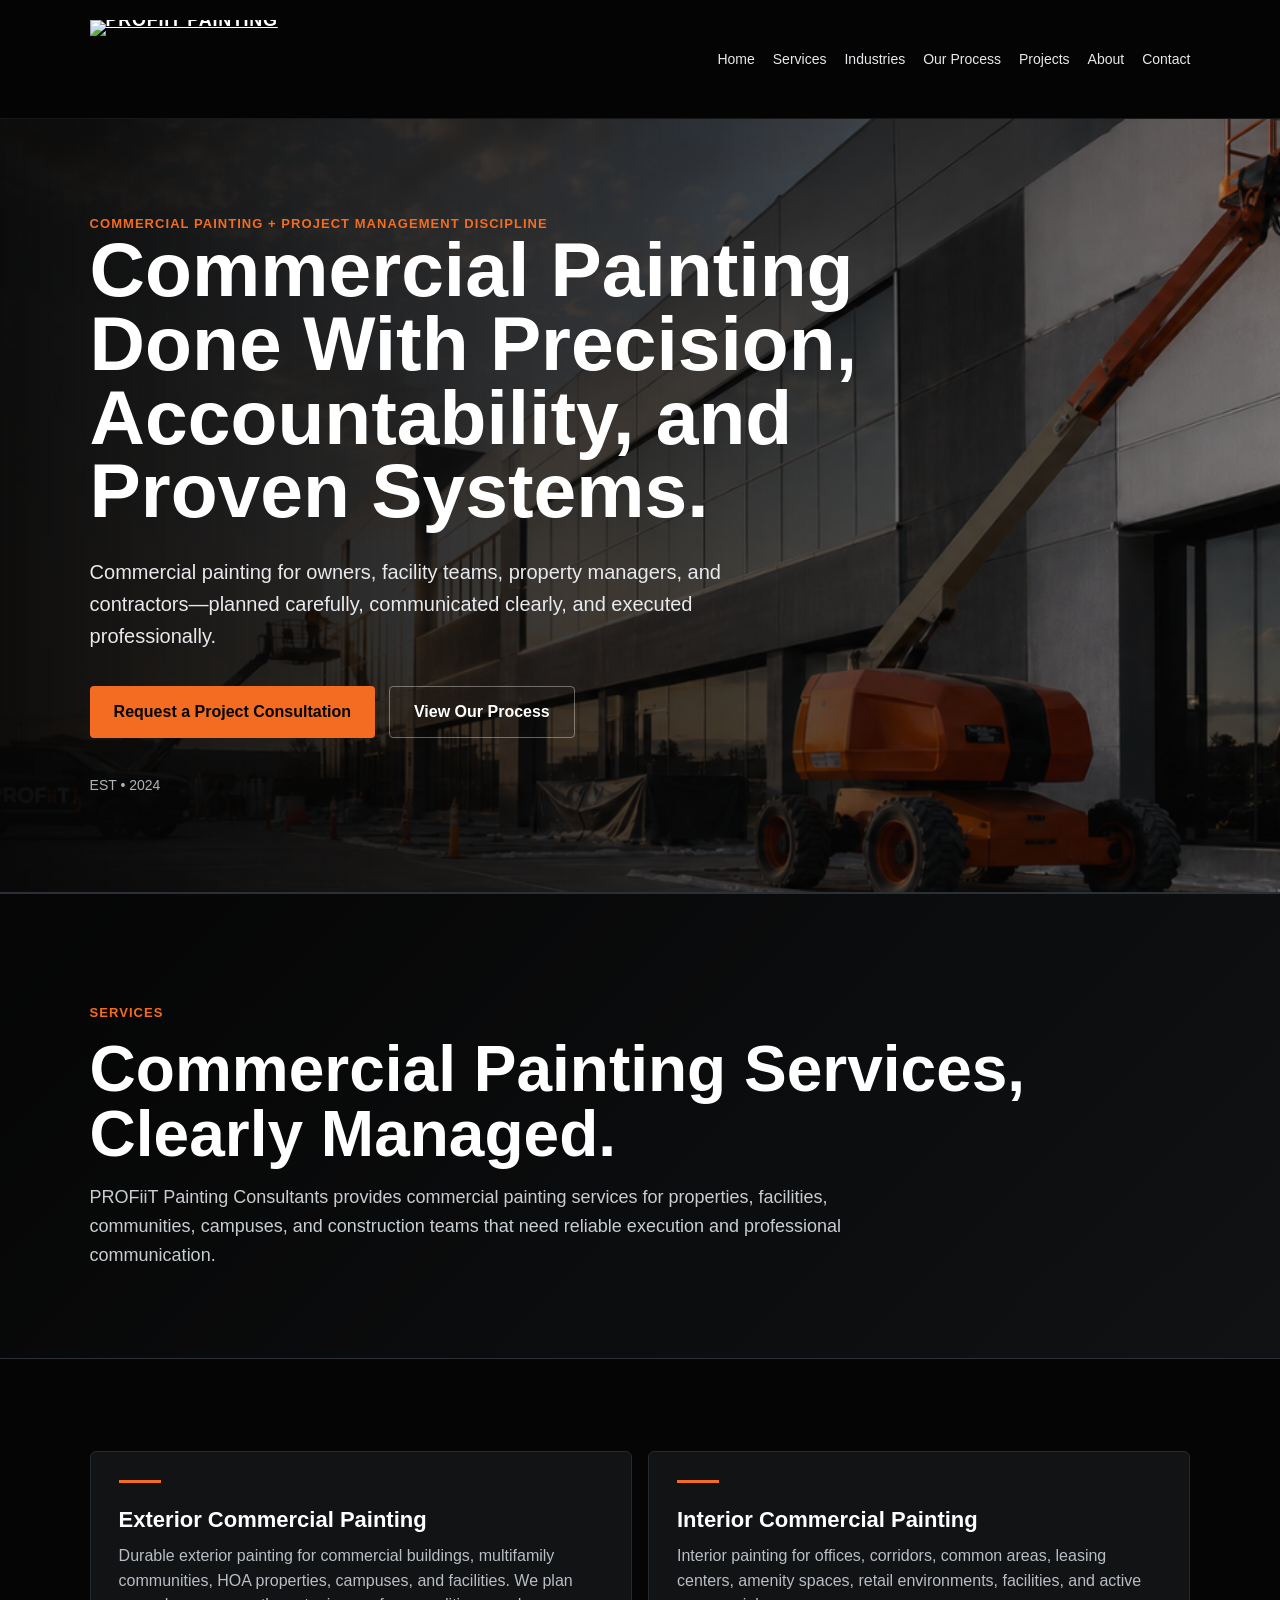
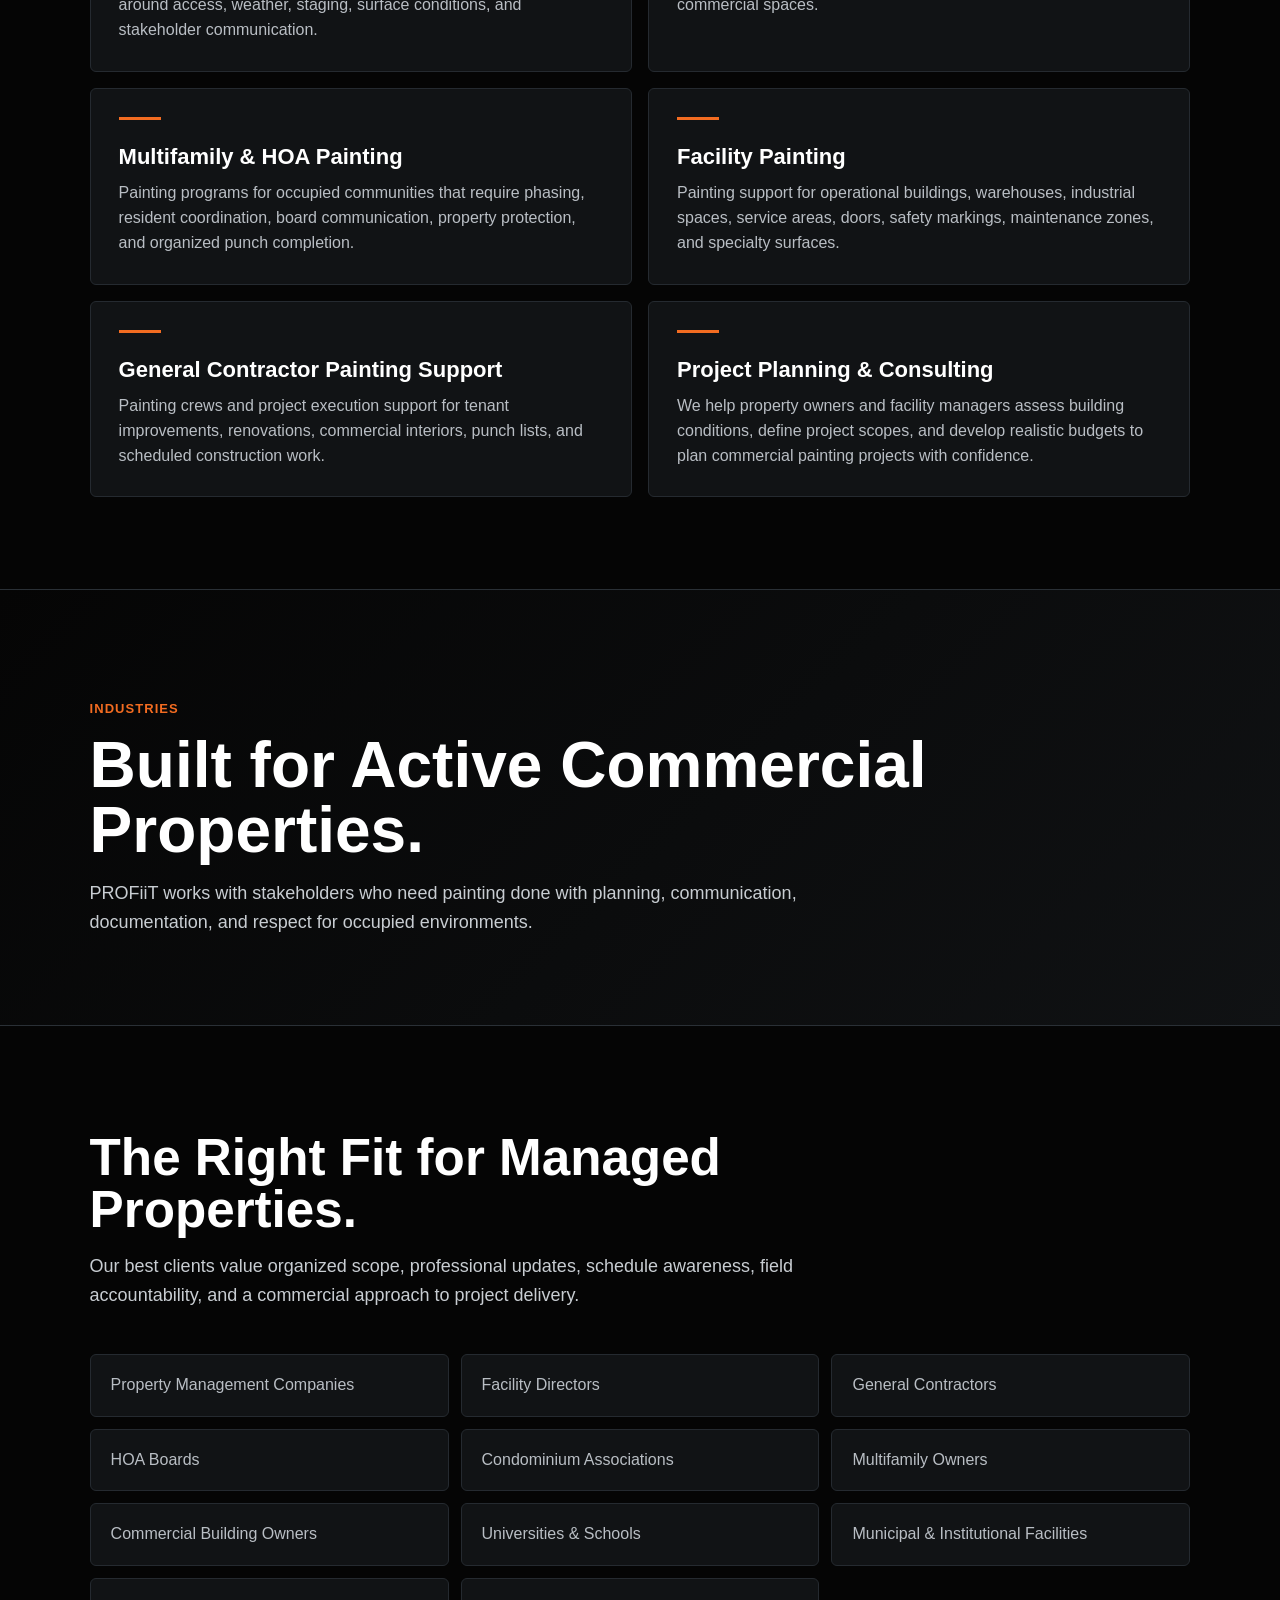
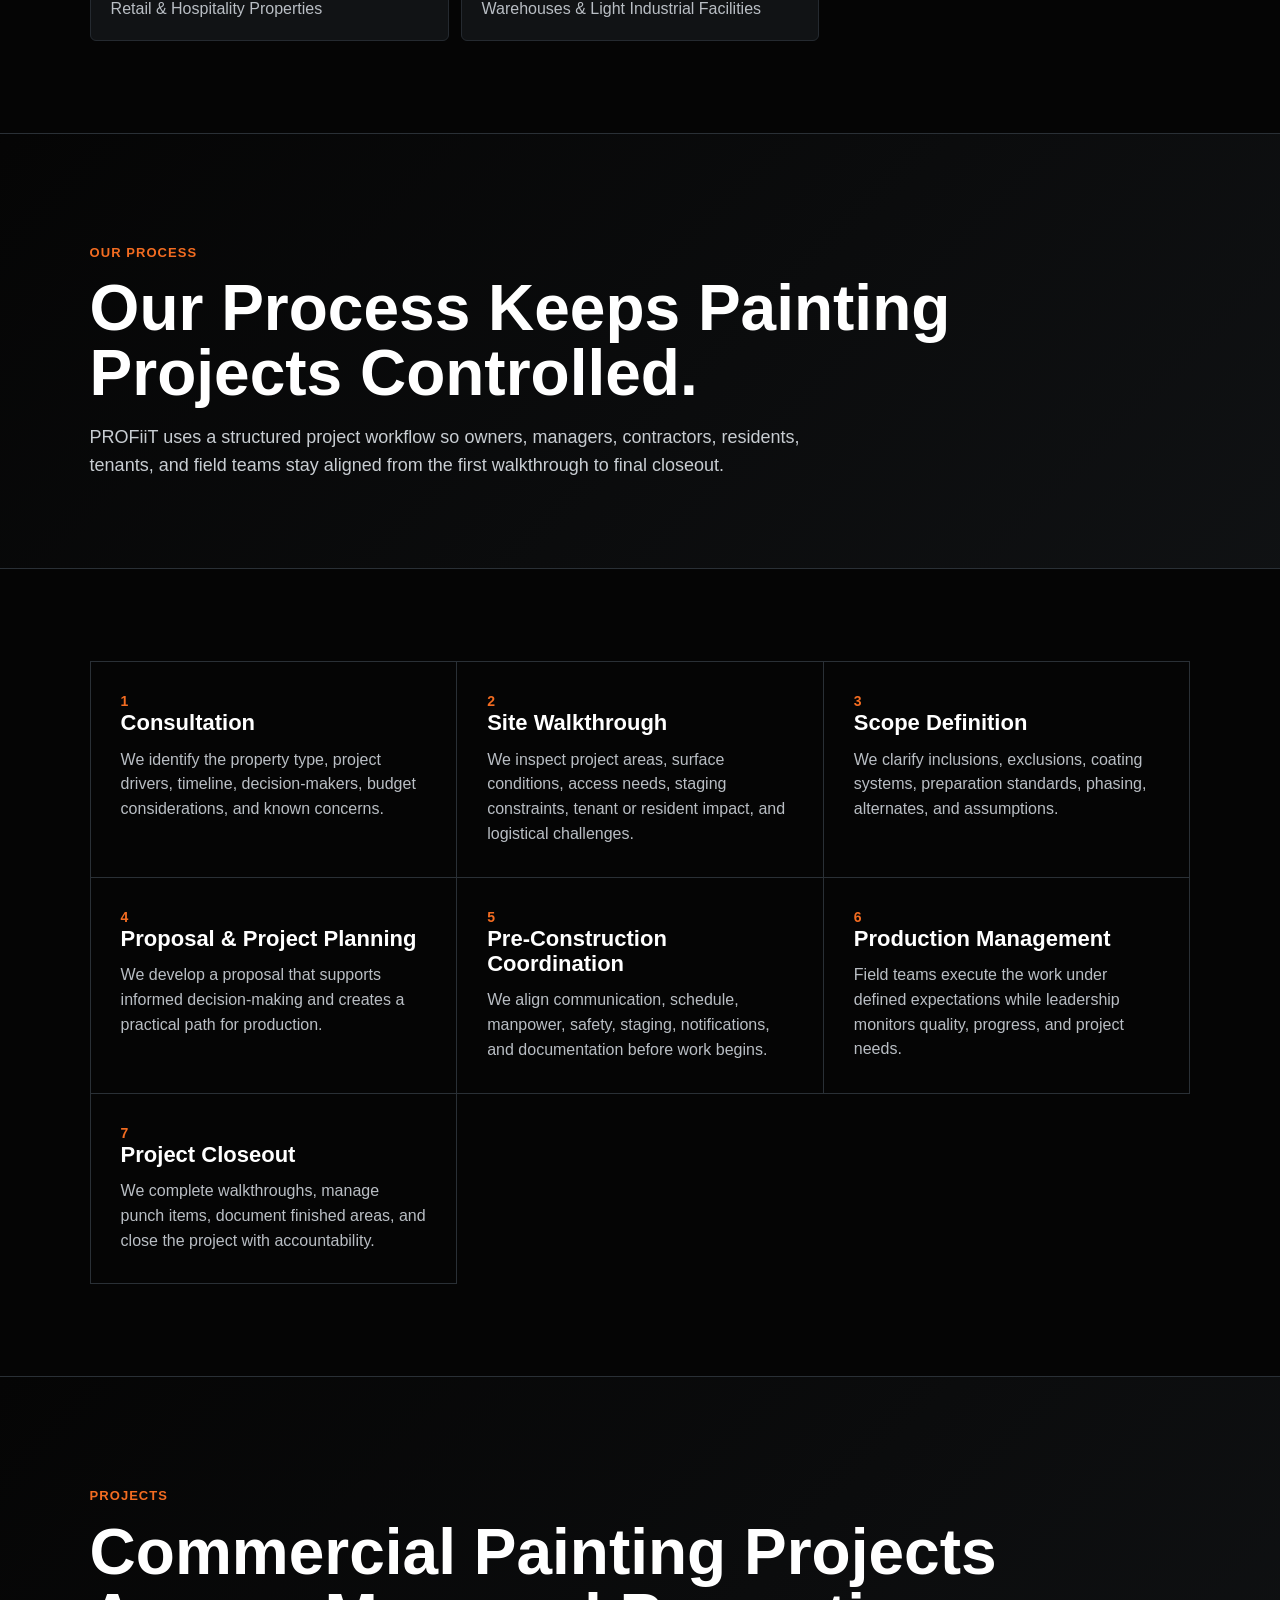
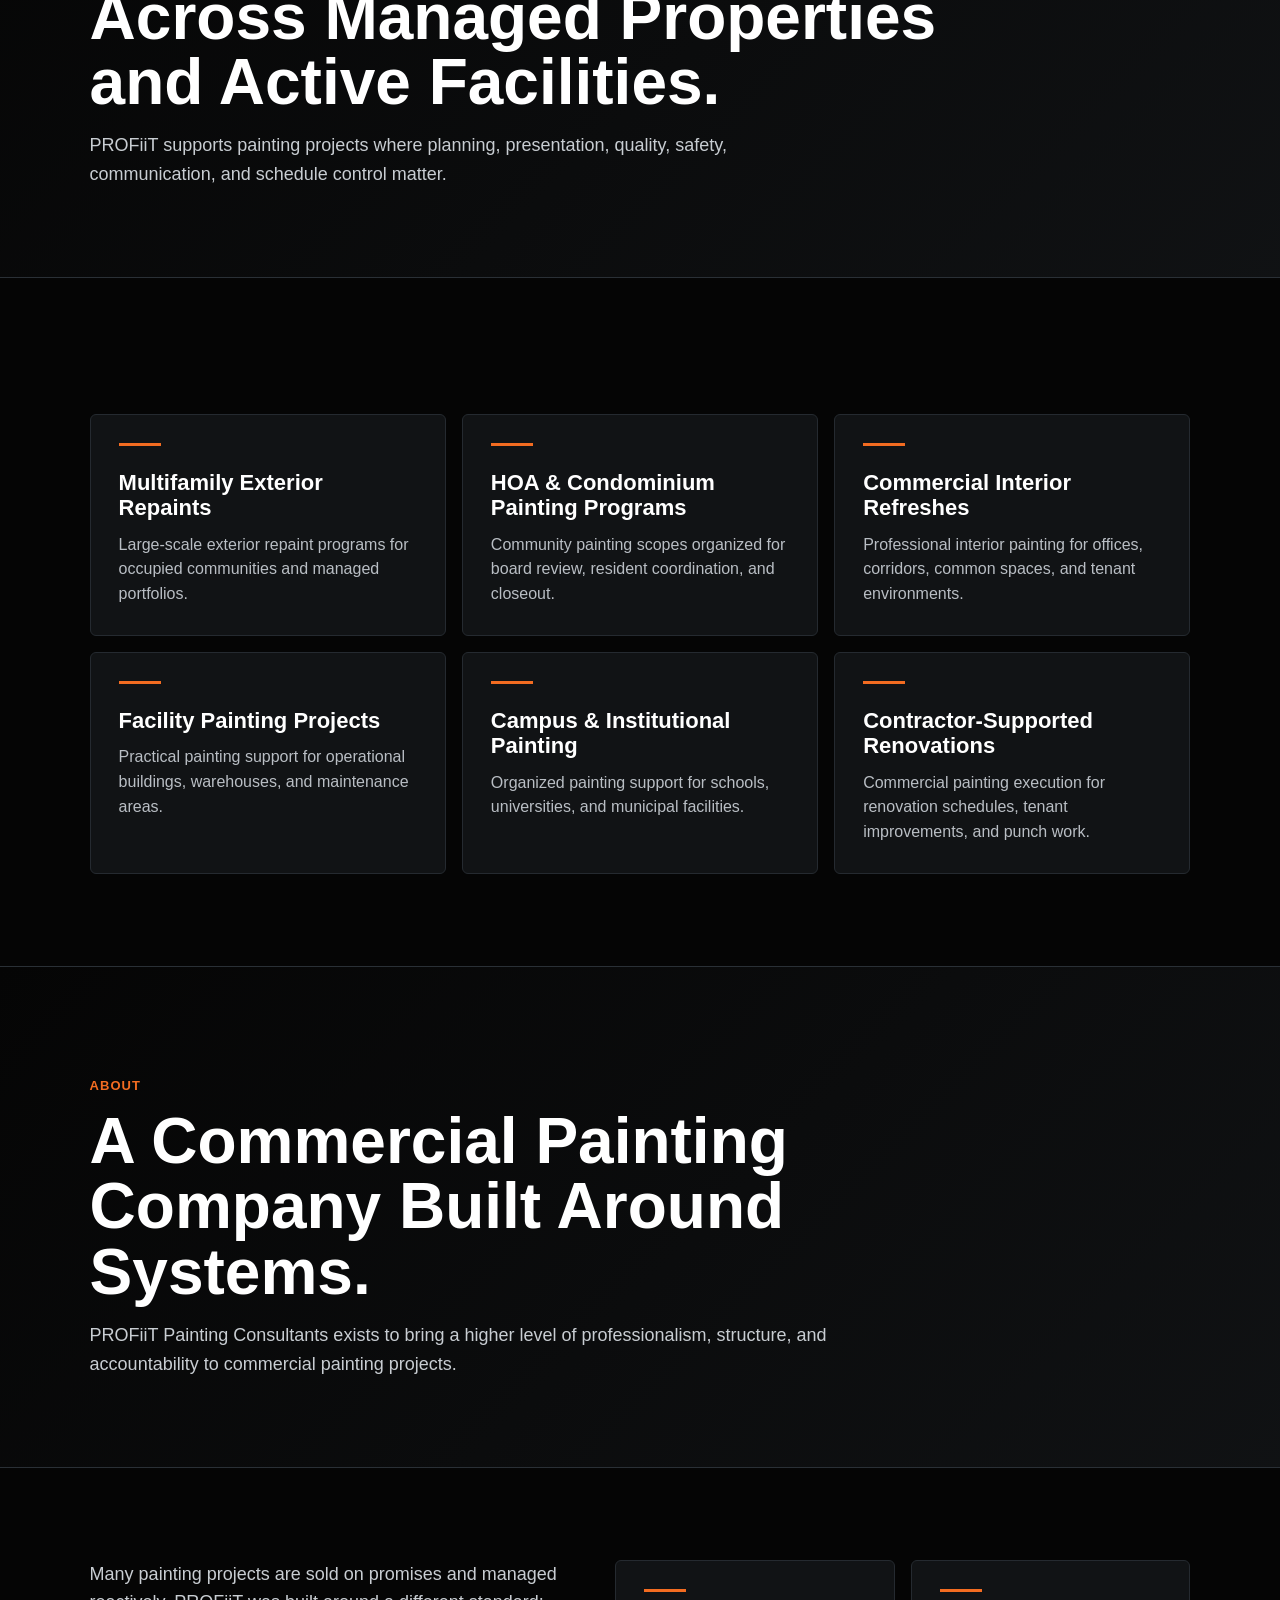
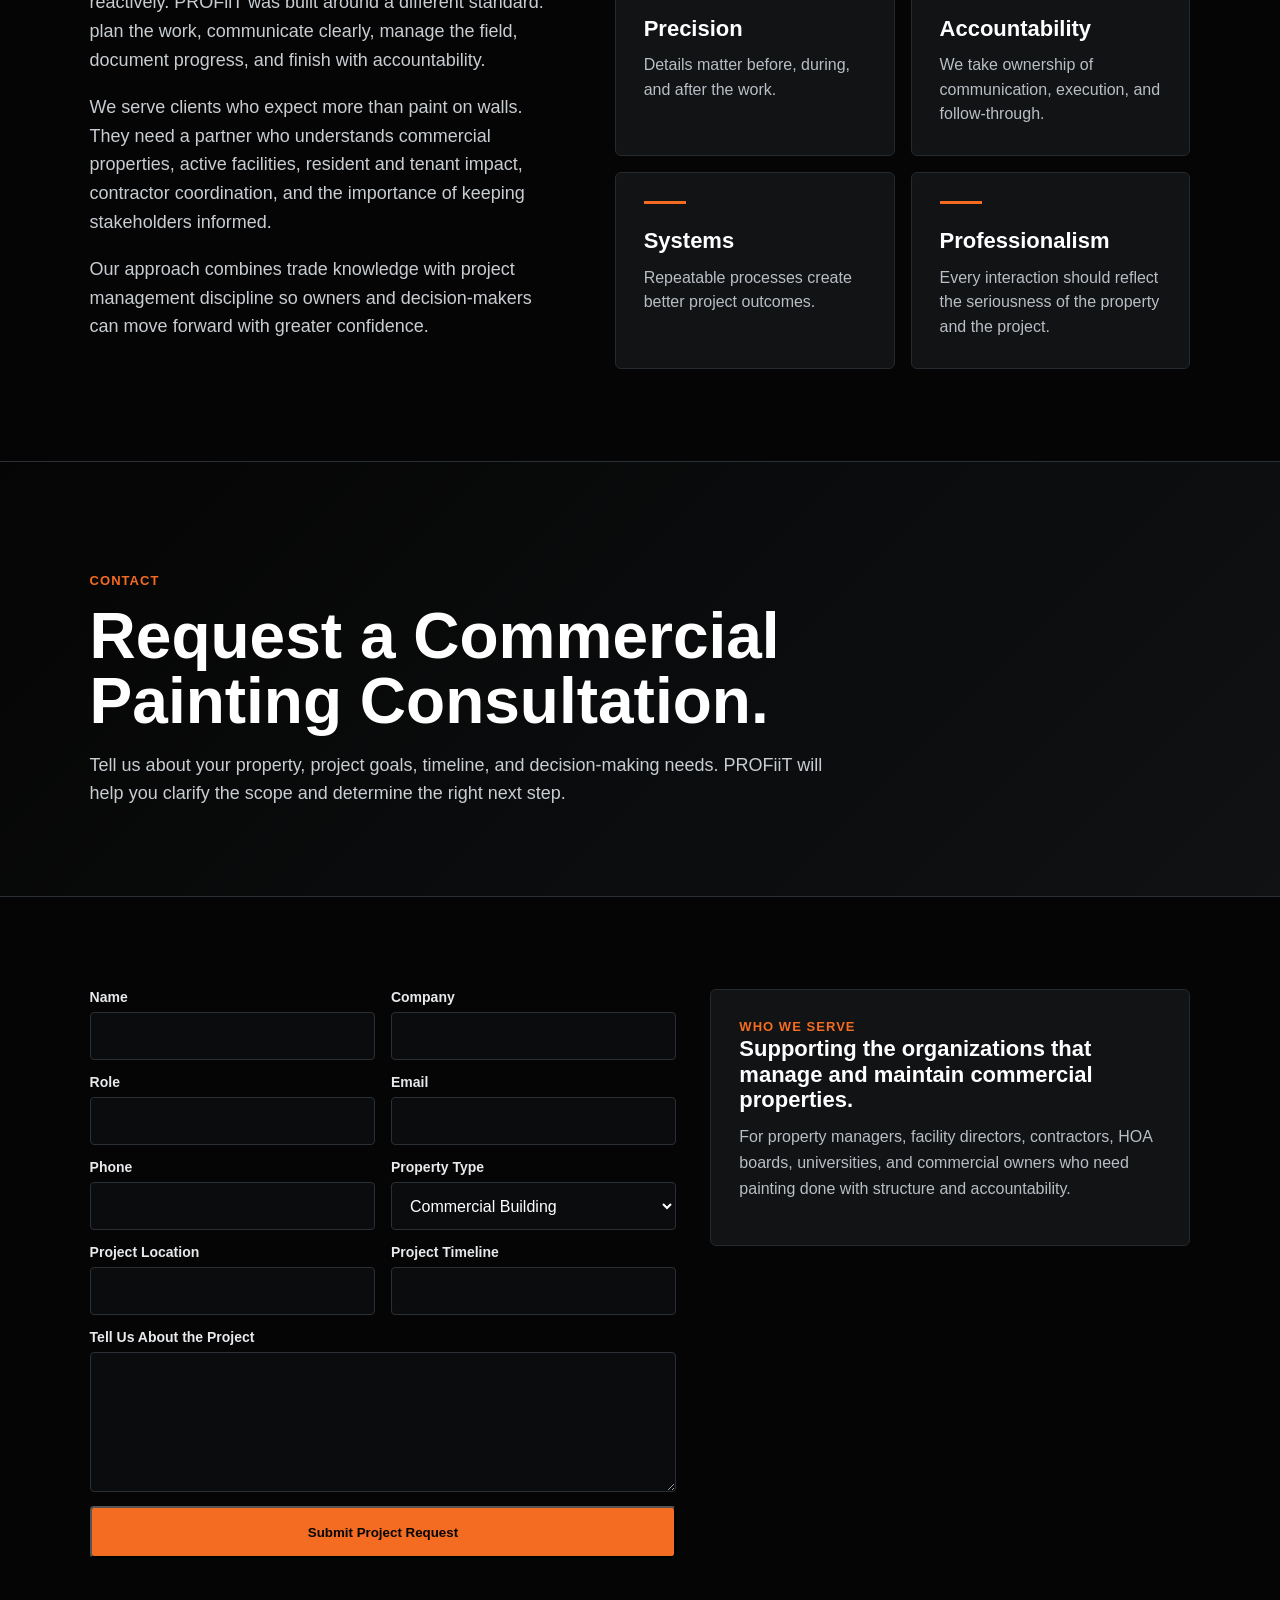
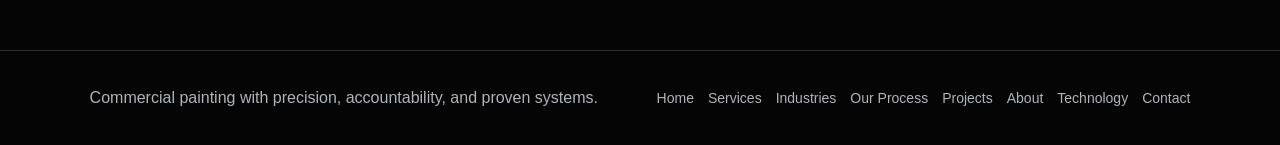
==== commit 93c3651d: "Blend transparent PROFiiT logo into dark navigation" ====
--- a/index.html
+++ b/index.html
@@ -70,16 +70,14 @@
 
     .brand-logo {
       display: block;
-      width: 188px;
-      padding: 5px 9px;
-      background: var(--white);
-      border-radius: 5px;
+      width: 205px;
+      height: 78px;
       line-height: 0;
     }
 
     .brand-logo img {
       width: 100%;
-      height: 72px;
+      height: 100%;
       object-fit: contain;
     }
 
@@ -545,7 +543,7 @@
 </head>
 <body>
   <nav class="site-nav">
-    <a class="brand brand-logo" href="#home" aria-label="PROFiiT Painting home"><img src="[data-uri]" alt="PROFiiT Painting"></a>
+    <a class="brand brand-logo" href="#home" aria-label="PROFiiT Painting home"><img src="[data-uri]…71497tokenstruncated…auaR17xbNn8zqrOKk3arGyfYmEVwQ75cZTUl7ruLr21gPF8sZZn9JvGrteKLUIuYahnqkesWt2ZJRMzbadVaaUhFZZI4Q/[base64]/onnJ9+fTsm0al+7taHjjTS6bgzl7rgWoQs6zXa9JE7a2oclpDOJdW4d6hEjIU7v18PfEFqVAGmjRNv4xD9J/AsAAAAAAMDlgfAHAAAAAAAHkWhMJfJVIalFUWYBqjj45HtVnYaZnntd1hp/[base64]/l3aaioW11YEQcNau9gD1+WxH4RrX//Hlx3cn6BAAAAAAAuDgQ/gAAAAAA4BBTNKMtplhcqak3hWk5GN2pZKwkaWmFyuhYEtXZ+mi75tq/Ef9kbCUus6Hdc0Y1tDSjYZcgGl192T0n8Z6tLRmePcU3YIvw6RBQP5ClTET79PStXuys9sfWyGxFTjW11s8Xwp9ymwAAAAAAAOCWg/AHAAAAAACHmOdwXbUv5XTT5fyGxrQNdFXALthybrGZEqXZzlL3qnYoQqQ/SolkSqFbd4Q3FZi5MR17fK7r17scY33B7ADsT02ipySXdr3qlrZqGI4clDF2VM3KxKj2LEs4be4EAAAAAACAWwnhLgAAAAAAcBAliCXR6ojKJ16zrA5KCcBwzh1n7rTqdrXG31ZMpik8aM/PoZmrEgCl/l5U7kr85XiA+bB0qj3A1+frI0LbgeOm46j6PXpt9S17VFvX4WDdEPxpAAAAAAAAcHng+AMAAAAAgIfC19pLXjXjytvCR3aWc6sLLt7u5cTsqOvFtu6eK6AnTsHohIufeMxtxPabYGa9fcrF2KyNxXWoD477i9TndTdxH+rZVg1SS3jS/0A+1Zql9Kd2xgjP3E1RE03z4qB0tRVd9Cm6HwAAAAAAwGWC4w8AAAAAAI798TCHK32/BnTuan6iOmWHnfL/Gfz9pnn1R3tdTOlxA4q0liyK4oLL48lRmCX6U/YN2ZQad6NNjejX5MZyq7UT13FPitMmQ5sc6hW9nVjQs1sBAAAAAADgEsDxBwAAAAAAxykOt1rTT7vLisXNxl8OAznVnibfWaGssZQ6gqNx2Pp/XoQUoU96ipKbqrtXHXOdhGjVyWkKyyKuxrU47qSOn64zGNVRrdK5Qev79bBBVKdbsloFsRyfBUs5sB2Up9PkxC51VCumqH8AAAAAAAAXCcIfAAAAAAAc47n1d2XtSlS30OIulc6UYzU9IwFQYjd9DKZytlVxcdCUHC9iY6eztehOJVfaZnztvYHwmOcsnWTxMEV/inY4STSoHd5IW6u1ALXm6HVHN4YYVSr7UylCrYKOhM4+UbXTIOMx3sEJAAAAAAAAtx+iPgEAAAAA4PAfD5uJmJKmqVxqZucm6qRCFfGWweEiannBTI9rlCXq1DURwrrkTH8/fW0GkQ6HF9Ylf20M3AzPOAtHAxrUNtx4DKqo6LJQa8/VAJkdlNPbwu/bnAgAAAAAAADcSnD8AQAAAADAIeYk/[base64]/W9UT2/9aFEvfWL03ch/wEAAAAAAFwW1PgDAAAAAIBDLF+YvjvrY4OafBpfgy/0WpXcSLXmioAnHj7l+TN95K+iDtYv3ZGEeCpnnM7adCPN7a1hnbTop9yBUn7Q9ScCYzq2Ov7knLV8qWOLkNnLfW6savs4HlW2auF1VNxQfw3qIdam8PwBAAAAAABcGjj+AAAAAADgEKvY26otb5wh2WQ4uzfpZDW/Ux/p+qmuN1Vnz8R95nONrljVODWKrkCectuN1Mq0UQd59nNSpsP8LZ3Saun5c/0adHQ79by8q69Fje40oGa60TN6HwAAAAAAwMWC8AcAAAAAAIdY12nJt5ToVzSvoZa07mxbc4RmM7xFQasJXas42aTGn0u1NPKX1hJ9xKeOzVRJnPl7te6pnNGNuXe3ikDnHIU1zbNld7Yl0ys1NvPVVRjIf/WeEVNLFGnPntxYqilOJMAAAAAAAABcGkR9AgAAAADAIdY1LNkpV4SjYpurRjnR6sptMcPJVzrHRFOa1s/[base64]/qQ6YS59lEqCp+qUhO6VjEN+vw88KXFvGaWKibyQqj9svJ8U7Aqza7QYaoTH1UqlCJdmvtyzVR59Of16Zl3YdyUF4icVx6sbKXL/ek2WWZbij4BwAAAAAAcFkg/AEAAAAAwEG0WCWWvDUJUD5GcvP0Enc5GeGqeNum/pjt5qygVvXI0oZoiF39uy5q1AaC9pjqg3XLpiDoSvvJttWfUgeuB6y3t1qATSO0BRVzfT878ip2GvFQz6Rs1kZKAAAAAAAAuBgQ/gAAAAAA4BBTVdG29aLqgKuH+PjJLEpVYa9qf0oZM6qfqGaufePqGwhuXQypd9idm4oPx+xse4M6ffq8PIAUbVoEuuozrCcqwVP5E83y2ebcwlnBtRkeN1x+TkmNNRu3Zg8AAAAAAAC3E4Q/AAAAAAA4yH5Rv/EuXSuvNZEkOy1Q9Yc57W274xq5aY5solhzxW1FX+qKfMpDVwS6Wsuw2AoH4Z3D3mt06bSvwKXx2/J+tq1pu0KfdfzpmoJ93uoq84laqo9sBQAAAAAAgIsA4Q8AAAAAAA5y3iC2owt2AlaOqrR166oW5e7qiEzjmvO1/6p21860iZbeUycnrGV8WzOoAaWmRqCIe1XDVAOt0aW9BLe7WjIjHzDqaVLmSIr0ol5fUzDVbAQAAAAAAICLAuEPAAAAAAAOMb1t/V3jeEtbW0/re7rG3lqsc7YiXfGmqYxO0d+qRGcULVUPT/XbFLZ8sDnHRF/qunhrO85pcXoOq4/OVCfpmE47qNafHa6yJ9oUU1ObcLu9IlI60U+kwu2KhUqFLLvmOVz5ngAAAAAAAOB2wyc8AQAAAADgEFEMi19RCGsSU8vnFP1tpA3qmnW9361JcVK+rnnvrMMuO+laJKevJViP0qfI7U61zLJk+qo1/1oNwjjHOif11fZM/[base64]/czTXU0aT/btsuVNXTRn01qbNuac9GPvBNF6+HKrVjEzXXUuXIF2gBSAAAAAAAAuBQQ/gAAAAAA4HCdAF3TzteYG1WV62+Phbi1OgFlg3K0DRx/RkBs9jclJMaYTH3Gdim+6qKT+ntn3HK96GcmUjtrUqUugGjXSUtxbYudc7cweq2dSLlu1h1UbUm0KNofAAAAAADAxYHwBwAAAAAAhxBNK5eV00KdjbrUupOuvHfOgddcfvqwNfcrYl4ZR3KspYFkga8eE/s/ZNxrLrmRzue3rbVenzLW1WOV8CZjqH7IgUtR1qM20g9SlxzUQ9FyooxD1nXYY3k8YqpnS2rVjwcAAAAAAABcEgh/AAAAAABwiKWITLUanjapVazDrtbaG7jQtKiltD1RFuvtJIIppa2Ge059Q9ZleDzQ0uuNVVj0RyVToBpLLU4oY/BOP3X2dM4b2RZU1yjUe2L7VtAsrZV/OoEw/V+cjHpcc9sGAAAAAAAAlwPCHwAAAAAAHOKkRLrI0K+2uup6YoFL9rRy3lYBO53Y6TsJ253Wm1U5VAJZjfzUxyrPYonebGO1jfbRon3yZu62n1Dy3sX1qDZGpWaq9eodkeXWSJiLx6cBb0V5tpqHXY1F18ywbiIAAAAAAADc+jIdAAAAAAAA5/lS+HP5RhTLmjInZr6uZlyJ3ZSvajzbc5oNjGhiAByW1Ks170oMqG+nxILm/2RX9Sy6JvsONoeqOkqtxchQiQ31NQg7BU7sdyN1M7bRewKboKnv5xmvygUYI0nNbJ0TMJ8lY0L0AwAAAAAAuDRw/AEAAAAAwMOhozi7OM3OXjfcNdrmUzP1ttTPQKdqNQF9uKaOylSiWRHnfB28/E35GaWO4Bmd0lX4aw7HcmIS8crYsqRXjtuhmiOdtVAHedatxbHoByoV/9Lt2P9UnJgyxKqmAgAAAAAAwCWB4w8AAAAAAA4xPTf9ThGMtGYkIlV1la1T+kpo8a1ocU1zag1VoUu3ozs3rrnYkM4FbUc3t1v+EimvpmPqDQ5XgbANWwS8mqRZlLkkqI3rFtYmjJkvuvP8wqm+ZE7FjZfce6rBNLMqLIpjsU2on5pS91QX4/kCAAAAAADAJYDjDwAAAAAADlFFJSXORUxqZNHyOtHO53DKcSKclTZF19Jhl53PTcQ3tdf7DjtRy415FDmqnXPNF1icc/qEzmLXeqvCoB+JNJLK/mVbYzq2tlvuj8ajVrSEe6qefWVAObyJqqKTtmHHO4NMVQAAAAAAALj1IPwBAAAAAMAhkkY3UNREdGqBlhviXz68imBaJMuCn6h/5dCkj7UNLQpUR3BGF5yqdyd7piikqdzQtURddmKXCGpaudSZmVZgNJPodtkwzroOoozWhVJ96SakVp+01ImoWx69PHode5rWRMS+UURqEQMBAAAAAADgskD4AwAAAACAY6ToSZtn2WI5a3inM/hpES1XnkuONznaRWEamctYCdspliwgSv26KiaOzpUCggNFsm0eZHH6XNORnXCDPN/[base64]/YAAAAAAADgdhCFKhGQUt04JSKJm0wLT6KntVJ2thLfbtLkqN5dUgptsb4okYkINqzr5766pmuhPeec0ypZva3u1En26llrUbnzVN3C6HjUYp4q89ckzLSm0WHZ1ES/diJ1xpnXntL/VhYcDbCLYgUAAAAAAICLAMcfAAAAAAAcYlIiVKfwtaPUbSc9FYdbqr2njx2Uz6s31z0l0HXl77ptLWHTB2Sq9gYl/XSJvrxBW+lyPUE5R5XZs2JfifzMTjstzUlnMbJU1RdUgmI8WtbM1+WzMxFRtIWW1laM/TCfheMPAAAAAADg8kD4AwAAAACAQ8xa2Qp7Yt8GMcJSskBb4meNAJU6fbrF5GrTCpYRAsXvV3xzqtZfa0RFi2pBsaheEpyZHHbJFqhiNt1Y7BybkKfzNHUqaMtDjS22/m1cp+qjKoPagRjXLH+vAmRXI1Aelzj2Nu84R6/[base64]/BcFb7sVKwNd6KrUVXVFEUoxO0HAAAAAABwaSD8AQAAAADAYUzSpsmR7N1l+pAqUu1qWVYYFI9dkvpKKT0J4rROOenpgJCl9DHt7LM1AZ2QWSJAa41CXeYv1fjrSwQOuz6j47XurYhXJVYd+dlGYiRYWZ1pbetWT/X9LPvjAQAAAAAAgNsHwh8AAAAAABxinUtdu3Qn18lrUpiWn2SLjrn0SKyntbz5FmrfUsMuCVrltk/3LMpaM7KN4kCb4050u3assTPaiE03RqnZl0ZzVtDUc2hOwuae1Kso0Z1WqjOC614fG+stj0QLMz02ZgAAAAAAALhdIPwBAAAAAMAhljmKf1lcqtJU0r1KzTkR4bYiJI3QVERD40gT+10U1VSUZnLAtfDK2q932kn/1cUn2Zs2+DKJdt147BjXpAgqgWyYIKqFRR3gKZPSwmgZQ3Ettn26UREEm7jZYcv71XqHqVe1IO0RimKpGq4ImjPCHwAAAAAAwCUS/9wDAAAAAAA4y/Ll8OfiXxBRmIpfCVM3biT4dZmgYxta2ZCFMVXwrupopR3pZytes5TtS8LhQIA0TsTRkOu2dTyNJMqVGM3mO+zEv6kIe/nY0kBdI923n4UVK8+Rp1jqAaqHJG9R4qrNXc3H4fgDAAAAAAC4OHD8AQAAAADAIdY1LCYNs2hdNTJzS/fT25Wo1tXYM4epLV272vKmhDQthHlh8gwiCMrw9NhqJqd0k1x3MrGxuBgdgyIRyiJkp99gWibHM1v66mF+fSbx8rWWTd9q2k163I4ABQAAAAAAgMsCxx8AAAAAABwm6mzpy2liusZe5zAbuM1cq8NyfMcNabkDcdYNz/O6lxq399zpSn7+5NrTOpINdVyn7dqLfqYBseXVhS3fW/KpGYrMUIuDUqtwlLKa3Y8PZSQEAAAAAACAWwqOPwAAAAAAOMQ02Q8O5tpxWYbqdLuhwCQF6poCpkMya7ulsyRYHaJJdZ3qpwY20t30uFNtPVNDr7Qbaw6a0ZbbZtBR2mviY/L3SWpnJ0kqgU/GMY110NL0Js156KfmhEVV+zB2lkZK1CcAAAAAAMDFgfAHAAAAAADHhT+pwVc1sFiXrylV8aYRqrx4px19WgdLTVjnXI3rFNeaI4lrkslZa+qVBuP/RRQTgdIIbWVT5w8UgdD3t9rIzljDL52dlMKBfFk2ZYlNewlVdmcatzqh5ouqTFFxAvbL53yILq60jVTtX9OayBbMfwAAAAAAAJcHwh8AAAAAABxiemv4x4dl7Zx2Ju61qofVHWPT3Mj/Z/SwbMdznYqo1US6+m+NvhTRzw5TaZbd2NvxIthZ+50R24w9sM8qHdXgs42p1lRcpz1u5OY7T/cQlfZNZUAcfwAAAAAAABcHwh8AAAAAADw0VeYqhjQR3YzYVW1lWmiyrjut52kJrfnW7IFWq9IuuUF9QHHNVZNdduq1SM54O/e0OtGvdZ/FveRqTBOVSVVrYD2njVj6zMeIALoO2m2ntDZrvcQ1e/bMWpzR67aEQanvV+epXZAAAAAAAABwMZgaHQAAAAAAAOGMeNRtV//2DMIpiyjWpDzrqjPClrj9tGAmCtYgQbPvupwriZzpKzoBRYCM45CQzPHYm/CmRL9yfvYmts61U7H2V06zQ2zjMiJcajfXN9xf156uTqLbprtTpQcBAAAAAADggsDxBwAAAAAAh0iaVDPsiYZmvG6bbrRazi4LXlIWUJ877lTdiIKYyHT1/OY47PqWeoRSi7BuL3Xuprgtt9hq/Y2zTHNNP1WDr+7R9f3KveowzFGj4jTM+4a5od3AdX1Du8ef1ETJoX9PPV72gRvUMQQAAAAAAIBbD8IfAAAAAAAcImpWXZ085QRs6ZYDCSqdMNcD0xEqObOKZc4Zl9ss3jcRqowoNpUcExUzqo8ThVE3mDaJV68LDzVRmzomRVUeDJOK/syGPV3br7QqoltNJNX19ay4l4/[base64]/4tPjptajO5ncpVJ+cpp90UliQg9mGjRdlKlkI//uJ4U1tzv63aX6vdt4alHDx001XBskqTpoVelCttLQPDXV2/Ip1WLdD7Eq0BMK++NLH9COjxa/cmAAAAAAAAXA6SWgMAAAAAALDLvkNMIizt1rFJcHBQMcTp3U3MaiGbItitxX7ofXK+n+zsG4+gD/kcfFfC4XD6qYPcT7nphEAZp81J7dpSdQElOrUfm98yGlHLXXXa5ugoAAAAAAAAuDBw/[base64]/361s4Lcbm/[base64]/Hq6Zp0J7Gyxn1U1S96+qsJF910W/6Z0eySSSQ8buls+Ks2p9T/PAxmtDG2d9WzPTLqMqf3b+jWrV/S5phU2l+Q0t2Py7LPj0AuQruPNKoYyXoQ/AAAAAACAywPhDwAAAAAAjjHFaEm/sfry1HHes1dOHpwaRbu8t9rpTJ28Xl/r5cXev7fdpd6xSpHB0qlojLYlJ6CVaE87+04GdDX7XP0/1fxoiEryc32NRb5uyPWuEhop6AcAAAAAAPBYgPAHAAAAAACHmGM05Lm6cKkonRKitGZWvidByuiFnYVQ1dDTDr66t9zP5+Vjm5JWtbk0lCmkREuJ7pQ6gMYZqFtVd6QhnUPaHVjq/NX27ViGhfSSW08yPkXmc6qdH0ppSmTStCzq/L16fluJrJT4AwAAAAAAuDwQ/gAAAAAA4KGQqno7B9TvziBnzvN6VNXvyo6qoXW1AKVh7bcrsZcuQ1OLgHmbd/dtao+loGHZkYsblra8aNg67Zx/rrygnlOeb2/9s8Gp+lyJWrUHa22xrwHYqgSaPXo+AAAAAAAAcDEg/AEAAAAAwEFczbv4z1DYa2KT35Nv6KxLp3gNe+p2D4eVWtXan5jquqhLKdbn+t9qeBCz6ffUaoVaqNxwPFan3lb+pjlPS4Cj48dtiCRav2HvAwAAAAAAeCxA+AMAAAAAgGPUpMveLqY9cFUIc9mZ6xojKsVaFyM4B85B7cKTW83cpw5q/WzFWCYhbjAJP9Y00FFdwpwRmjfNbnC1PqC4CsUH6eazWMthJ9NJjUMdK7pDWoq1rP+kayTKplklrVp3pb+D6Q8AAAAAAODyQPgDAAAAAIBD9DGSIUxzCNPJ79E1/[base64]/PFpTOvYcQkAAAAAAAC3GoQ/AAAAAAA4hInOlPjNo6XqZIPbJ6a1+s3rfLUenpzYcj+z2CWHZeEu7VYn2/ulrUl59aS9rhigkhXruLOINxLytI9R+wPNXjtg1XRbzNaOEhOdejeuWxjva6/[base64]/+oAxt5D7aC0s1mTIfDOllUTAAAAAAAAbi0IfwAAAAAAcIgUOanvyz8SYTnQkbybLYmE8cYahS4ttKmSe4OM0CzYORFL3ciinuvcHaiq8lVhMYtyMn4VKVprF+b9WWwrt8VIaPS2gaVPi4HdCW3AXWSnHbxanyxU1jF7N6C+qw9xw0pi7RLCPXQ/AAAAAACAiwPhDwAAAAAADlHdZ9MUlrCmqMhTcalJqqbHVLkrB2SNbU3nVIfbFMIsJfd0PbumeSmWQUZoceKZ8M+tHNEW2+nL/3X2OOO5kwk04bAdM5i9FkO1oOgUUrNFrYf27iUBVYmPej07TAHFzW7D3S21FgAAAAAAAG4tCH8AAAAAAHCIKMKNAjDtQW1n8cfVf9sB7cwk7G3EZKatOq/SbFvVmGJNvybmJekvKZHlGC26ub6iiGln5CZhvpe96/joPB5RL/[base64]/pE+PeWq1wfTpeuk+jJ+rUhPA3NdXWn2j4olZfEO2Oma+JeEs38AKZci69Gh07xuCyKRZdf+koN5YOSA64e64vltduxzmFuJ3/V2oP1EOveq4OTwYsT0Vv3tKhZ2+/H0cTLPGbtLtS1EosW2I9LhMfrEF74xPR/GT9SAAAAAAAAcFtB+AMAAAAAgEP87M/e/d4HT05hOrWYTi/07brgit6lNb5ckU9FVYphzQh5rQHpU3fY+/h8yyKa6QqAa9biiiOwCm5SUy/WIGz6Xo73LFpjFN+0/05/JS1uZBwUcbLebQKeHvW5NVPaXlc4sbXp9MJycJpv3LGEcPOWED760bv/v41HCgAAAAAAAG4pCH8AAAAAAHCIF16493dfvcrqlghhvWLVRLHMuGJdE85c1GcX29nCOquIl0S07PTb6rmFX+pB2gGnwFAl7tX+qgA4nIadcneyPcZ/7TRpztkSUHMtw61G9PyL7U/EvrJ/jXduQnj5uSjkvvWnN7oBAAAAAACAWwrCHwAAAAAAHOLzn19ee3A3hNnU4fNeu67iX7tV3HnWoaZiLct2K5IVEa6KfaMad726plM2+2GKw1C7AlVzSTPL0Z/t9tCC2OI2nYLYqve1L1OfUN3O9Qqzy7ApqiVWNEV6ZvVuqhGe0zgt1KyazT/N0aZl2xLCF985h7/y/Z/5VL+YAAAAAAAAcJtB+AMAAAAAgEO854e+8snX3pLFpVkrdLqu3Tiwsu5qEZTbvra0dWCT08JW3eHchk3sGjRa2muBnhuxnK7JrTGayNJSJ7BNYGNezncoJffkvsiBcWOVC9VSe90z6YQb1JqGIv6VTuL3z70rWjcBAAAAAADg0rh+swcAAAAAAAC3hy+8+yqcrtck/OXScTkuc6T96RJ0dZcX6kTo8pg2dWU+dYBT5cRlN/TxFdUrjbq697aUMyUNjoa26t2xVuCG0CjiaB2X3t/G3w9BBEy1IzoCdQxoFQuzkqcDVdPjIV1X8S+qtVNYlxCmZQ1fSMLfg8HcAQAAAAAA4DaD4w8AAAAAAA7ziW+7E0531jAvIczzFOYo/M3xyylSLaHTIA637HIrTjSrBjZMVGcT62qtv9aiC+/MmZhS58+pjeoc2V4CN2vqaNknc0hfOkNUFMzxuCXKU5XWa4tRp6Eci0qH1A5AOVXkUTnCOhXVeit3oGzL7akI0hgTOoXwiftXf2G86AAAAAAAAHCbQfgDAAAAAIDDfORTV//mgzshzMsapuIey/+Nhavm1cukOn21rl3d2LS5EkWZ6til71IHULdpGiyRlmJ7a3UDU428KqzFGnqq8J8zBUpiafqqBsESuVm1w1pkz87J6Hk58rPWCJR2fU1B3UxdtLY24lvsjJRlXXSNPxFH/XcZXDxviW6/uCY3ISxPruE973ny/3HmoQYAAAAAAIBbCMIfAAAAAAAc5r3vvfoLX31rdvvlOnQtbrK647Zq2Rl3mg34lGhK7Vaz5D1mf3XjaeWtuQKTyKh2Jh9fvZuFMDPapOsZea6Ifvo41XG666oFJqVx60utRlHu7NjbOsjq6N152O3c2r1eIWsANCxTCMtVCF/5eVP47v/kcz9w5qEGAAAAAACAWwjCHwAAAAAAHOb/+5995W995r81heV6Deu8huVuCOudkKI+owOwUjUwsfDljbLJ17yzsZhZpmu1Apt1ziduppaqttZHb47K54mDTwyAtcUS6TlpqTI5BeW+Evm0jjeU2VyJPif/1f2DFNLoVBzXL3RWvjTl7A0UUVUFnOata6zHuIR5WcKyruHmegnv+9VPjscLAAAAAAAAtx6EPwAAAAAAeCie/1V3w6t3ljDdiERWnHQa5+DL+l8LBTW6mZjgXIRlFuJa/T1tJ6yxnFXsawMYlAUcq2x6k0sAbaGbqvZfGY+tr9dq7rX+p64d3aIsTm2pKZelPS/waRFSz3AkOJbKhVNZ6SkKf2uYowC4hnB1vYYf/vxb/7XNBxcAAAAAAABuNQh/AAAAAADwUHz3n37yv/mZv28OcxSXTlnEkjJ1JtiyRmpqJ9/Atebq7dVT897hv7b2XZMUTXRmK66ni/B1saFZ8GsuvlbTr3ag+tG9dgGkao+tdahlz2YStHmdeRylwp+uNSgSoTIaWplTj6psk1qApd15DuHqtIYHb5vDX/2rT/0Ju9oAAAAAAABwKSD8AQAAAADAQ/EXv+eLP/3Bf/A63ExruL4/Vx+bT72USE+JnOz9aaqanqh/naPPGuKaIFdq9pXbqkmj3DWToLj3tO9ONarUx1o3sHWVv4myWVuT3p2rT9UO1KKkHZvYC5VrsLoi9VyMilqdgk1CNN7JpidWkVO+TyGc1vD+X/x0eM8PfehnecoDAAAAAABcJgh/AAAAAADw0PyZv3bvN37u3VO4XpdU26+a7Iycl51n1tKnaugp7coIbfVIXbqvVbnLelmLvhTJTc7Rx1aXnBYQ2yGqs3yACd2U4dcRS+HCJtYNB13abyJj/1+uzSdtTPac9BUG2actQlXfH96RNZPxryHcfzaE/+gj3/I/3H5UAQAAAAAA4LazUYUeAAAAAABgn7/6r1+tv+4vncI6T2G9E0JY1nS76mPpuwhlzoVWhClTz6/czKeo6M3qrlN/vqQORGRUGZhOAsznqi79X0LVimezP22ApnfQifomopwNMDV0DQlOOCwxn+Nj9B6p8+ebLWOWaFVp8yqEeZrDdP8UfvI3XIdf9X9+wN+AAAAAAAAAFwyOPwAAAAAAeF1874t3fv+XvymEqwchuf4SJp8zdE4/XXcuiXnJ0dbOiU44laeZRThxvZXv2h2YN7d6drknLdG1sE0JB63Royl+NEuDNQa0iH5ybvtqkZ52W55zcvDV8auxqejQkauxtSkjtyeO3H/iqqxOx2Z7zCOb5rDMc1iv5xDmqxBu1nB6NoR/52Pv/Id5qgMAAAAAAFw2fNoTAAAAAABeN3/tD1+vv/ZHbkJ4NQpOa1ivyh8aJStTmc/SxpH7zjj9RAITYbBY5qrLrdrZVCtpm3YAlna1M27outOMvHUbJw0td1JT0P6Jpe8qTdD5FyXrVLsj221tGswCpiqEqLub46Y5LFdXSfgLVyFcnaZw/eL98L7fPodv/5dv+PsPAAAAAADgwsHxBwAAAAAAr5v/+LPP/O6f+qXxz4rooJvDGp1mMe5znsI05zp8c4nllPjPbPSb6lctplfdbWuYnTtQqO457bgbCHTG6Vedfe6r1gkstQJL30nATO667LgTy53pW0yI5fymxZkqgeZLOxzzOTo6VEt77Xa7nx2Reb1U/9JkbD0Kf9drmOZTmOPXcgrzg5vw0reu4f/4A9/y9/M0BwAAAAAAuHwQ/gAAAAAA4HXzwz98/Z//nV95FW6eiuJT/PMiqk9zF2JZ/5VIShHYROZKbkBx3al/iiZW5bMUp9n67+rkla9qAlxF5tOuOWnLnp+OKyJkFiUlsjSra/q86jBM7bdyf9nxZ411JnpU2vaDrxGeLrLUjdFHhlZhstQInJc1zKclzDc34frVJUwPTuGv/cbr8P0/8PGPPOxjCwAAAAAAALcPhD8AAAAAAHjdvP8Dn3v5T/wnz73zw7/+bri6t4Q7NyHcWddwtbp4zypYibxXEJedrtIn4lnNCW1iXPP4KZlQq2FFKcvH5iNVR9pHWPvRwpy10dnKfrWS4BRjTfU8ijNQ1DvVX3UzRoGwCJ6tll8TQutdfV8dUjeY6ZQxGCtl2X0TwvTKGj7186/Dv/7/+gVv5ykOAAAAAADweIDwBwAAAAAAXxPf91c++7k//fI7f/vnf/F1uJ6XcHUTwrzEPTHys0R/VoubiF7qq0RmVlddcvWVLyXXyWmJagPU8puusaer/SnZrwiRWd8rMaA1gbPdz8maMp4S4am+clsl6lP6EA2ytBWPi+fV/cnpJwJllRHruM1/ysnXBMjiZCzzS/8lMTHGfGYxckli4BSmmym8+kQI3/nz3/2vvfd9P/VFnuIAAAAAAACPBxR3BwAAAACAN4T/6E8++z2/+3tf/G1PfjyE5XoOy/UUllkEtVOYlla9LhjzWnbD9bX6ssUt7xK7W67eZxuRqEvdro0Erfum838Q1dPk4KjkOZtii9tULrtyjvgXY/9RwKvzlDlq1149WQ9Wuwnj8c3NWOQ/rRhmwW+ew3IVQlhCuLq/hPVmCT/0jzwVfvO/+jJ/8wEAAAAAADxG4PgDAAAAAIA3hO/6ruvf9yP//TtheSYKfVGIugrLfJ2+r/NV0q+MCy+63Gp9urQl/ZvNclL0LtbdE69gFgiNOy61USTCUjewtN4ceMUFt7rozdx2/5XdeOp815ausaeL89Xx6UjQVhmwCZalHbcaee7F8VjPSe2qGE9/WnEpzutS6vutYblZw4d/xRz+jR/8eb+ApzYAAAAAAMDjBcIfAAAAAAC8Ibznh77wuT/5w0/9io//sqswXS9hPc1hDflrSWpXtP/pM5woVkQ7ccZVqSxtqOpaibj05zbHXZLgqriW20qRnMpVp6RAJfCpWnnaLljbK5GkneNQbpfzRgKdM/UlV6Au8Wf6a0PIpsDcucSEau0yzzsLf9evnsL1l07hqz9nDf/Sp77lH/zBv/r8R1/HwwgAAAAAAAC3GGJfAAAAAADgDeV/8T9/xz/8b9z78g9+6wfWcDpFp98SwrKEcCcrWety5K8TH/upXYE2xtMcs/EXTju+HSAOvL4qYI4UFQ9e32aJ4vSDqG6//XmMBz44UjrWTS5N8JNj5uj6W6YwXa3hxWdC+EPPvfu3/+k/86nvOdYxAAAAAAAAXBIIfwAAAAAA8IbzB/7Z5/5H/+IrX/nz3/axJdX6u/dKtqilOnQlnjJ+F7ErRmxmOU3ngWopTPI8ZfvgTxkTgaluSC09V2BQygNuoSXCKjuaQoK5mp+vLdiJf9WNaDe3WNKqZ9qelcCXdl21PmNdv5zfMoWrB2sSUz/5c0L4d9/1zf/8H/13f/aPbc8KAAAAAAAALhmiPgEAAAAA4A3nj/8HX/oLP/AdV+Glt4ZwM03hJlyHm+VOOK13wrJehWWdRxa3/K3WuGvkkn854jOKXtX1Vuvuldp71Qk3aLcKbarenu4n7tdiXD1CMjnbWS0jdDBWHRmqhbvUfmmnnh/sV/wLTc9DNSXFDmWIMT51Xaaw3sxhvV7Dd/033vZvI/oBAAAAAAA83uD4AwAAAACArxvf9R9er7/jL5/CUy9cheneVVKtptMSpvXUBLOp+eSaoc+67EaBmWLkM1tqA/m7Nv51h2tnnT1a7Zc4UH27Yf19Mubm/dMBojJgiRDtx+AFRD2UKUStVNrNQmgI02vxxCV85//4nX/2f/MvfOafGCwTAAAAAAAAPEYg/AEAAAAAwNeVf/4PPfHP/Cuff/U/eMdPT+H+nViTbgnhFMJ6XRxu85TMbFoy01X28l8uOlJzHdTpa8ea4/oyfO17n/7pzu/PG+33+0Ztyh1dL9BUFFQDG/UfXY4xMjURaySuIcxfXcP61jX8id/7zeEP/t5P8bcdAAAAAAAAEPUJAAAAAABfX/79P/bqd/5zN/d+4/P/vTXcXZew3kxhmeewTHP6nuvVRUdb/p5EvhKDWVMvYz3A8uWscOm/nIaZj5ZkzLRH2e2yOCjH5JqD8p/s18ek/+IxyV4nKqHbb3I62xhKBmmOIJX/ahZpG0OOES0Zn1P+SutRxp6+2q7s/FuncP2lNdz/1jX8kV/zS/4woh8AAAAAAAAIfCoUAAAAAAC+Ifyjv/Utv/T3/6aX3/9bvncJVy9PYXlqaiXtXESnfMsl9FRFvpqMqQI2VeZnlv0Upl0591BuaG/X2zzZNyWDLP4/0SrF1qiP9E6/avcrMaFFE1yu4tcc1temcPeLN+FTv2YO/8r6S/4nf/F9d7/nUz/+Y6+cHxUAAAAAAAA8DiD8AQAAAADAN4xf++3PvvOf+qdf/szv+Z6b8MQLc3j5iTnMd+YwLWuYYgToXASyKHoV0U9K55lozSrKTRuC4Lov4FXRbVTXz6NFv1oQ0NbvG7VRhL+mPaq+RBSsZsHiWyxK4BqdkMkVeZWckOuyhHsv3oSru6fwg99xL/xbP/ALfslf/i//zt8ZrzIAAAAAAAA8riD8AQAAAADAN5x/8vc89Vv//+3dz4uUdRwH8M/3md3x57Zqq1ImEmQQggZuhmXYUYm8d+xQh+jQMfwHOkS3ipCu0q1IFEPo1lKgkQVFP/CwVltheIhWd2Z25onnx8zOjutKGGj4el125/vM8515ntvDez6fz2vbrp3d/03E4mIj2llWtbLs5mUIWAR+qQwAq4eWYqxd1eqyXwVY7TOS/62qPG/wvqW9b3ryCoP9ylajg6WRIYGrfJdB3Fhc2vCgwdGZf8WF1sFfNxuP7ngWWTdifdaKuUe78UZv10tvvzP7/q2vFgAAgHuR4A8AALgjHt+3feLYsb9ff25h/vhj30WkhRTddVk0iqeUThUAljlbFtHoRGRl+tevBBzZbKgab6kx6NCh6sDQzL8lxVjBG4LE/olp1a6hqwZ/o7WHS1WJw6P+6pmEKaLTHPqMLEXWTrGh04vWrjze27vxg5MnH3r1/IXvr658NwEAAEDwBwAA3GFPP7XpgRdfuT537NNWTM5GtCNFp5lFNKvOn1k3j/HreaTuYBjgyKPMSunbrX/t2F/PRjt4rmB4fRDO3bBxWrm6sCwMrNp61jlmFQIWKWS91s1SXFubItop1rR6MdHqRW9LxCcHm3Hi84enPz71w5erXiQAAAAI/gAAgLvFs4c37jp69Prx5+e6Lz9yKSL9FbHQyCJfG9EoArNeVR1XtsOs24EOZuPFjWnc4L+yom9kTl89Xm/ZnL2bVAQW66sW+vVPyvt717P/hoO/IgnsdwYt1hupDP96WSoDzdRK0VzsRqMR8evOiHN718bpmR0HP/zo0he3d1cBAAC4l2j1CQAA3FWm92/evGfP4qEj061Th79tx7bZiOzPFJ0sRWdNit5YRD5W9P8s3p1HVoR6w7leLes3/SwSttG+m4O8bhD/Lb1eoZhwWZvOYt+yP2deBnppcLAa4JfKv8u+SPTKAYV55EXVYisi60SMF5WMi3nEeB7tByPO7mvGmZ+nXrh4cd258xcuaekJAADAvyb4AwAA7lpPHpiY2r27M33kiYWzB2Yjtv8RMfFbVQ0Y3SKkW2k4X/16tQ6g/eLA4dK8/qy/ZRV8Q+1F+09PvaEKwv7nDD9ZlcdHPqN/vAgrt0Qs3h9xeWvEjzvH4mJseHdmZt2J02d+//o2bhUAAAAI/gAAgP+HZw5t2rF1a3Pn1FT+8ORke8eGycU372ukWDOWopkixoqkrVdV+ZWzASOPXlbkb1VbzVIvopHXc/3K/C5FL9VtN4uFlCLrtwEtu4nmkZd7LIWEVdfOutVoXW2Y15lecSzrRowVlX/1Oe2ImG9kMT+exfy1sbeuXl3/0+xs46srV7q/[base64]/wAwBPW8WnqctgAAAABJRU5ErkJggg==" alt="PROFiiT Painting"></a>
     <div class="nav-links" aria-label="Primary navigation">
       <a href="#home">Home</a>
       <a href="#services">Services</a>
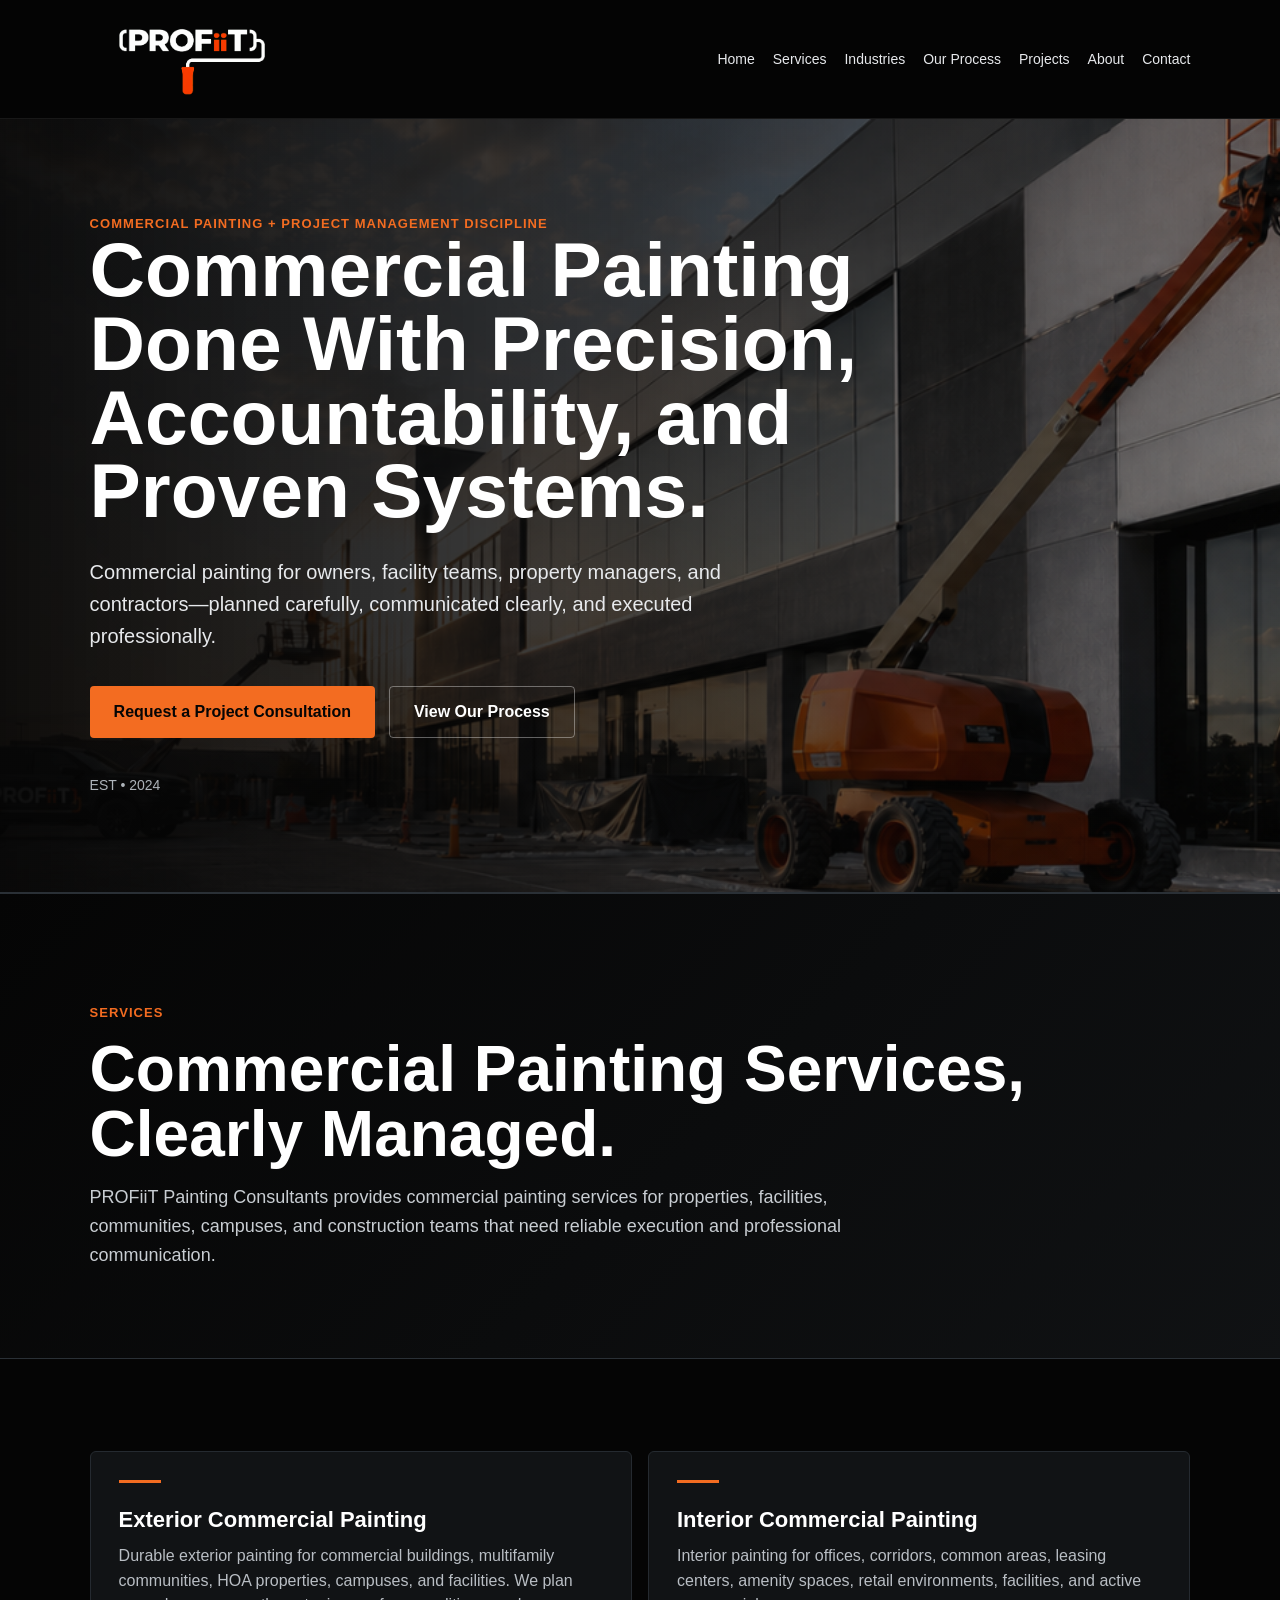
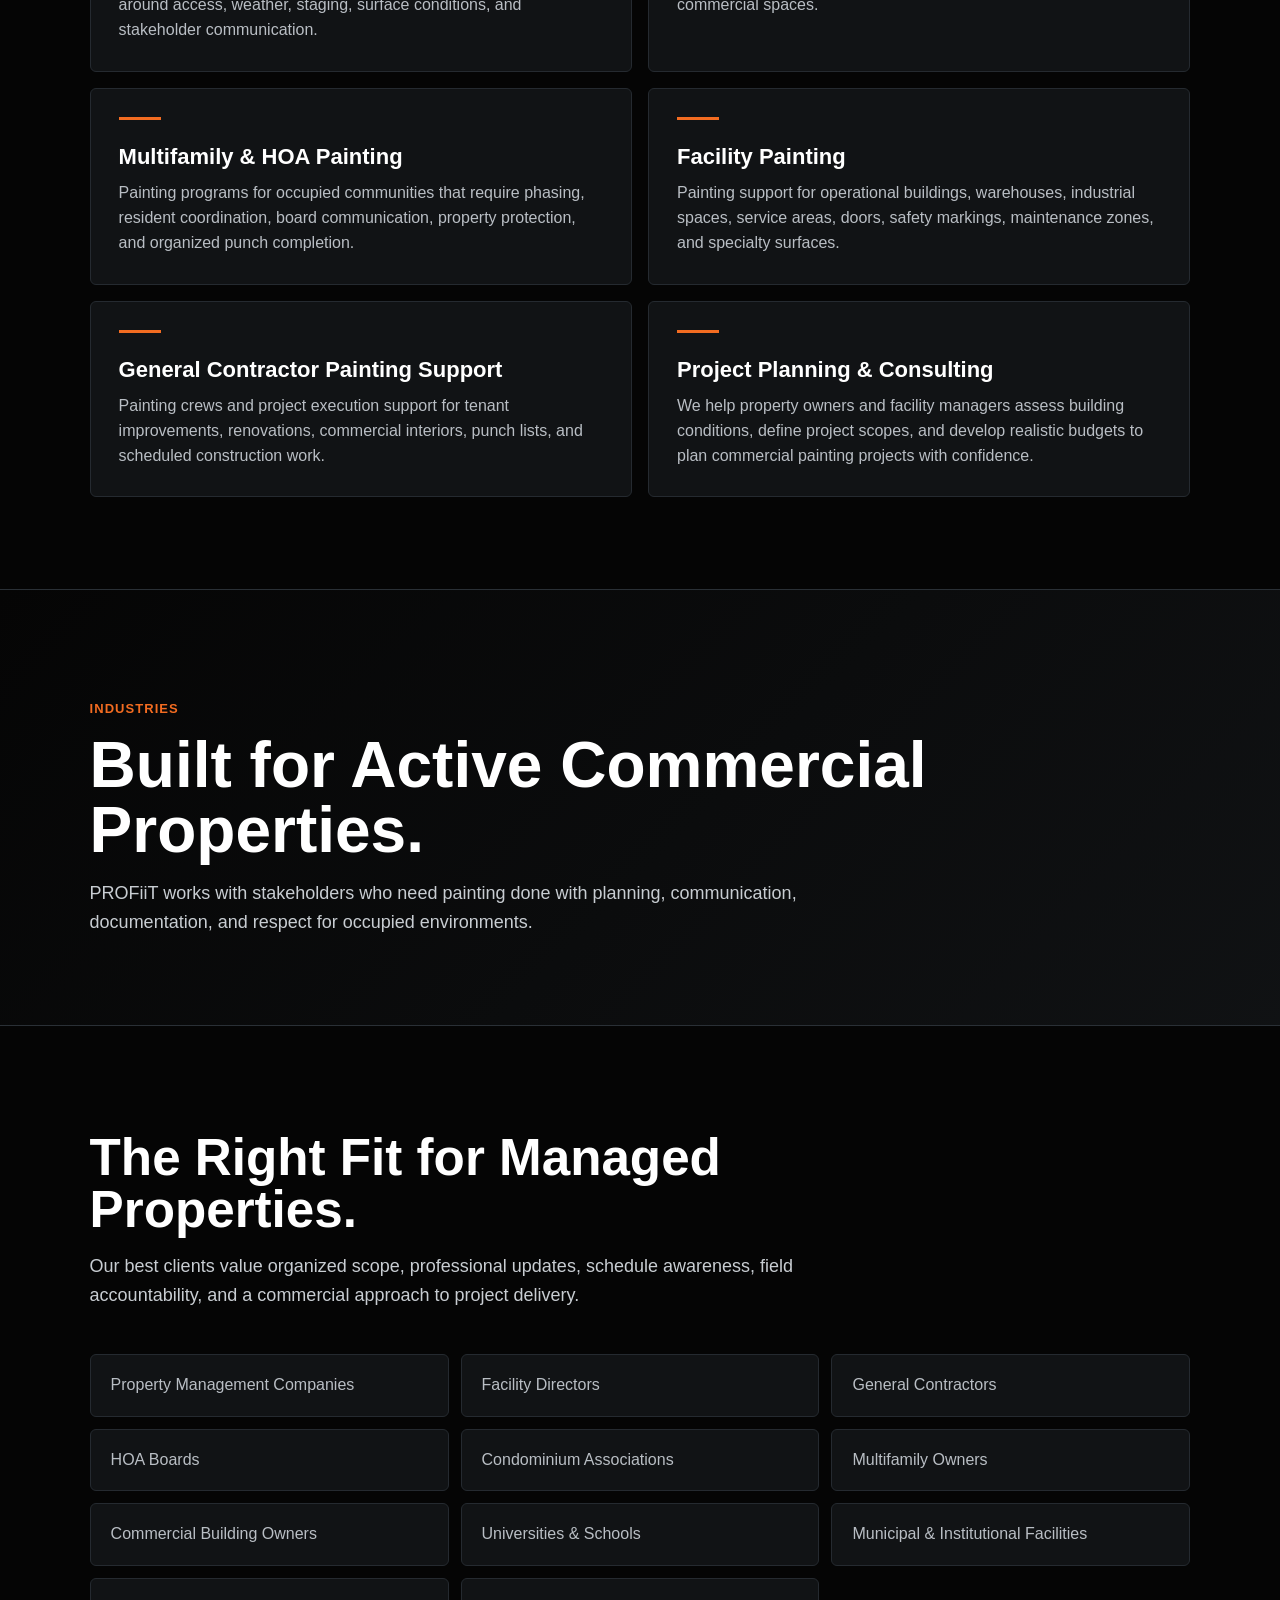
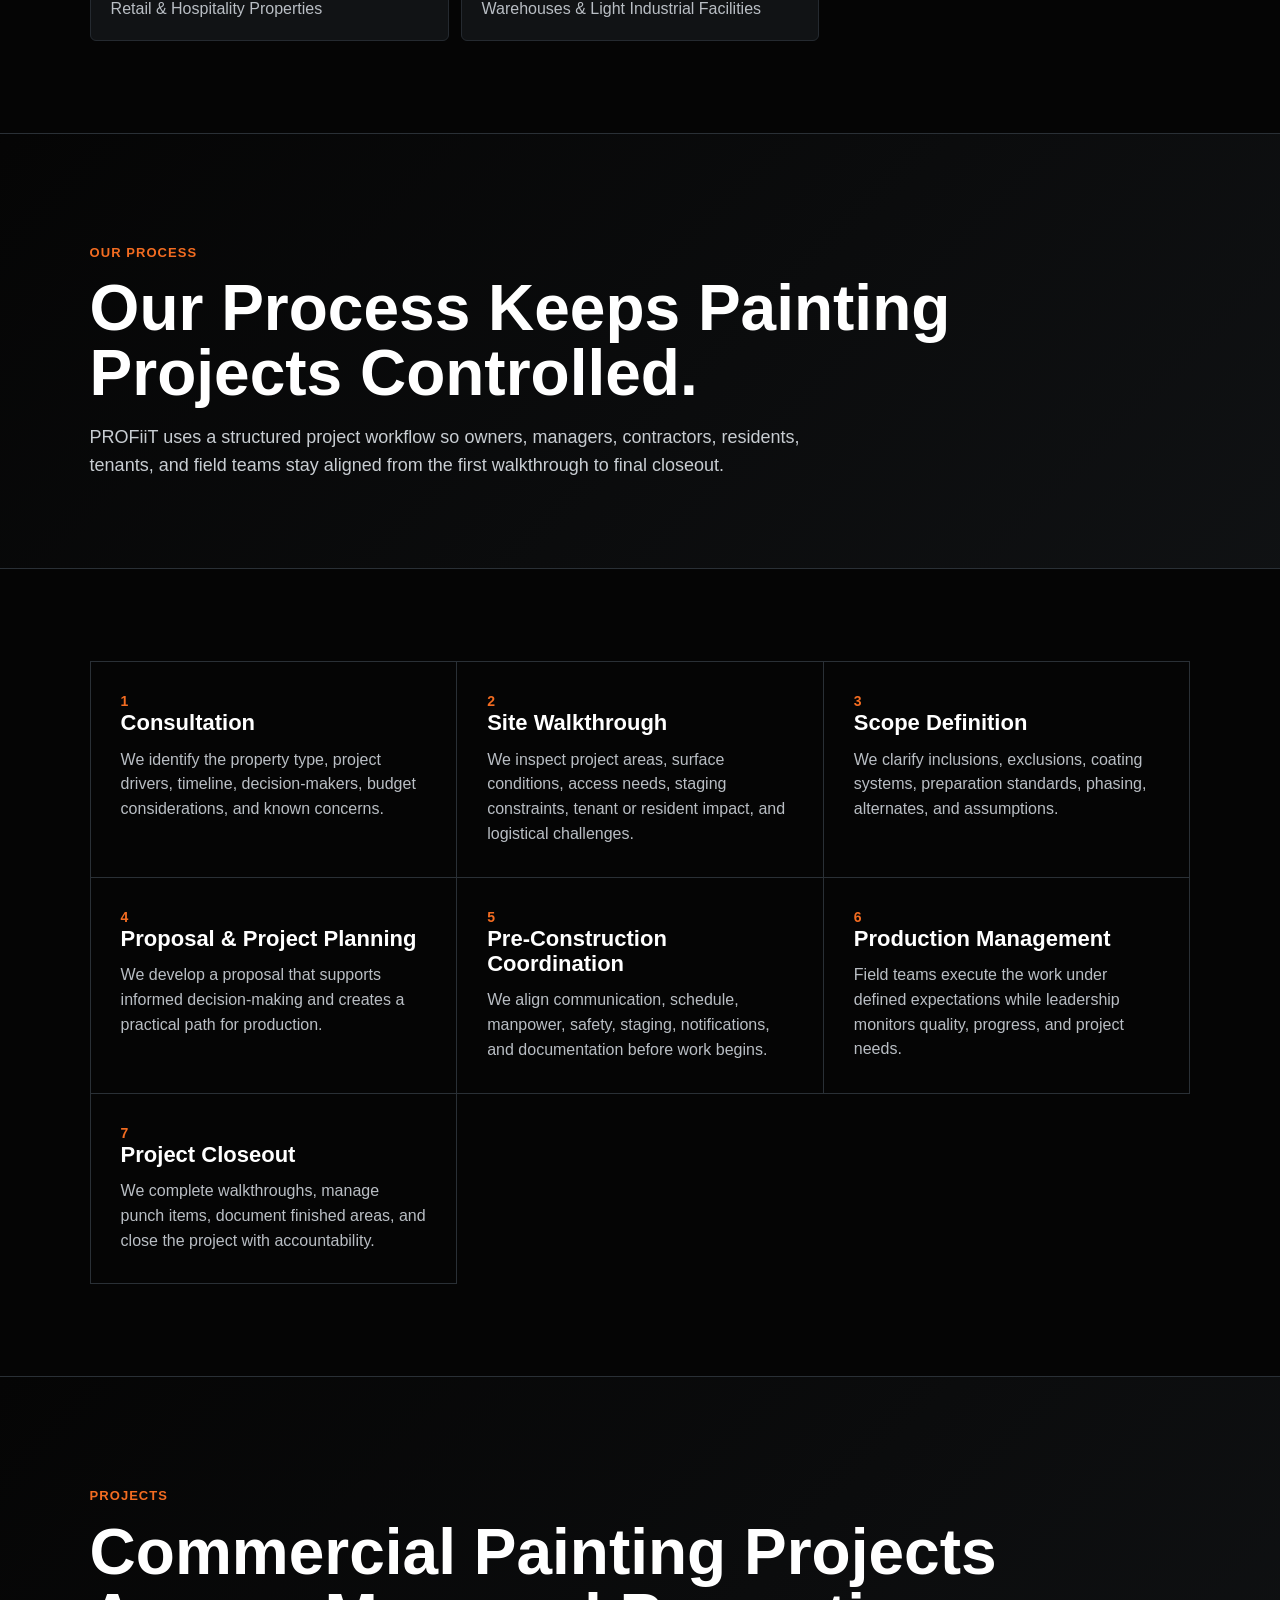
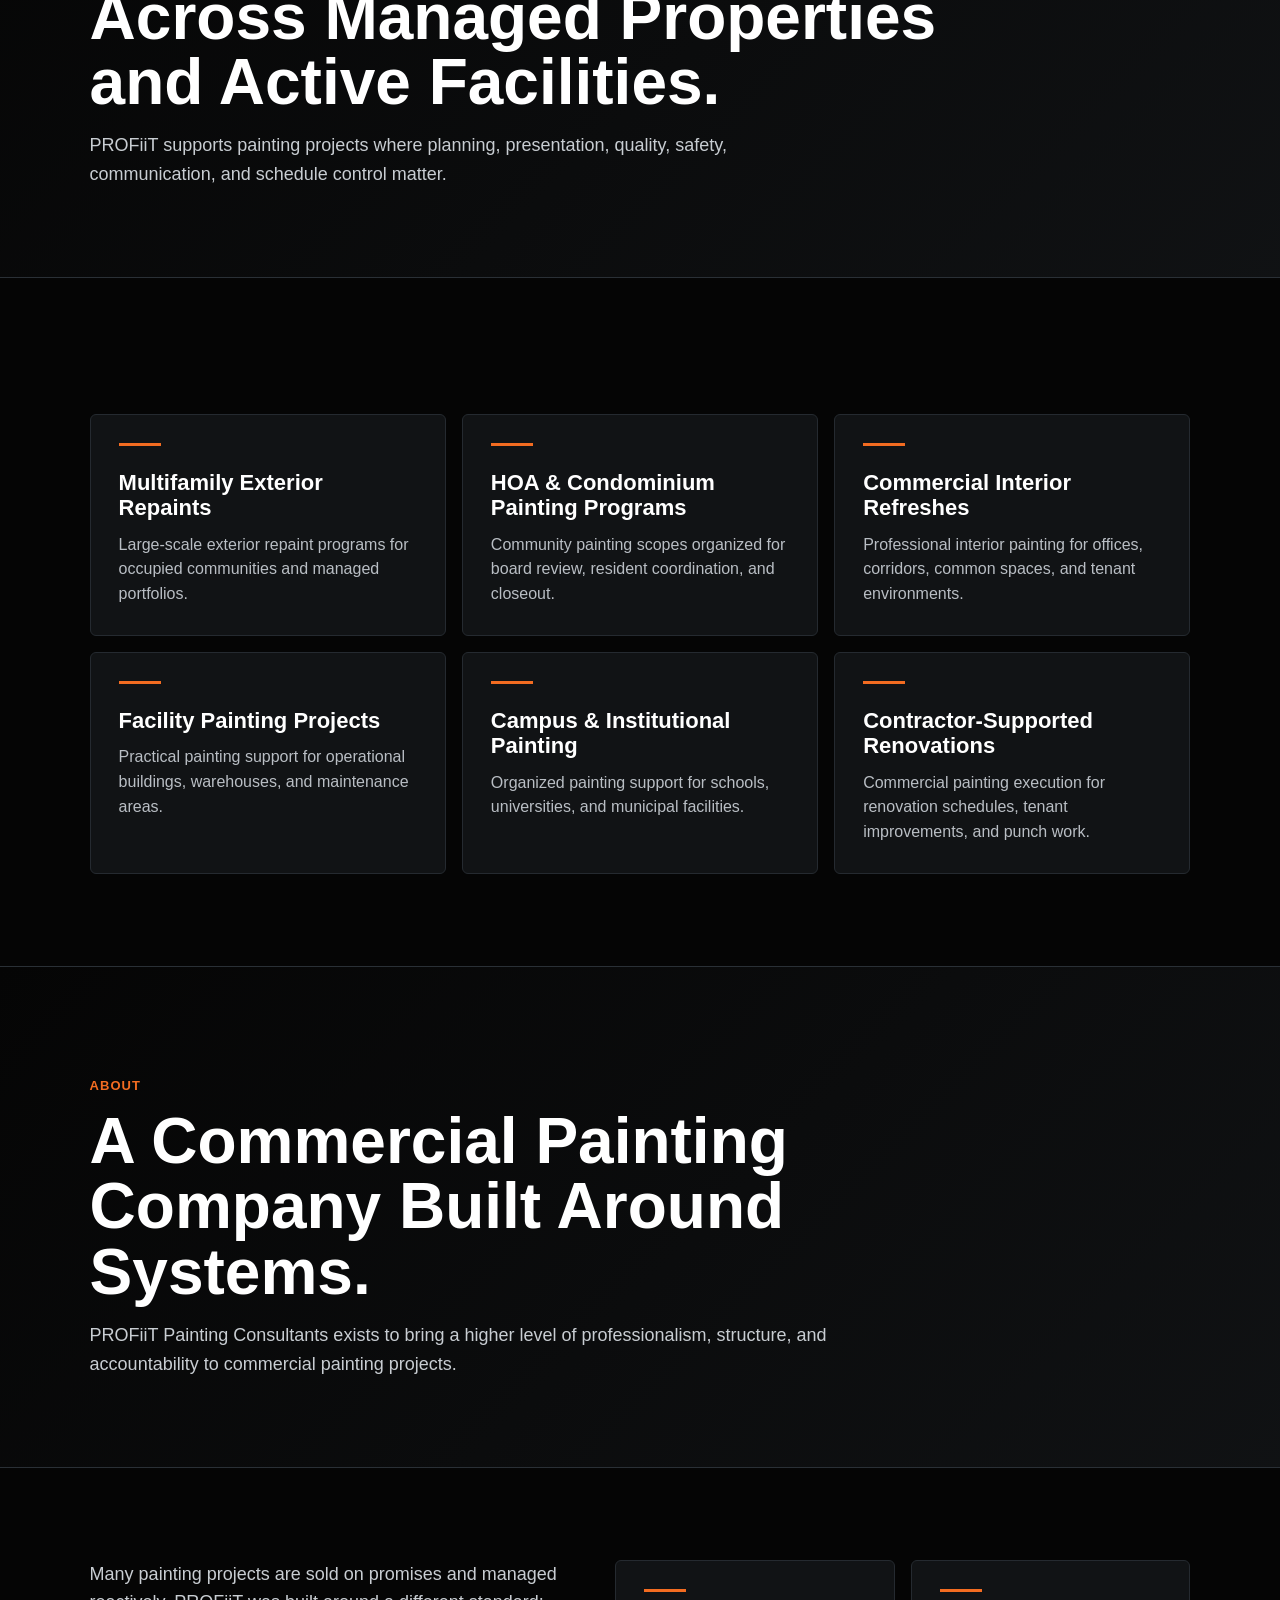
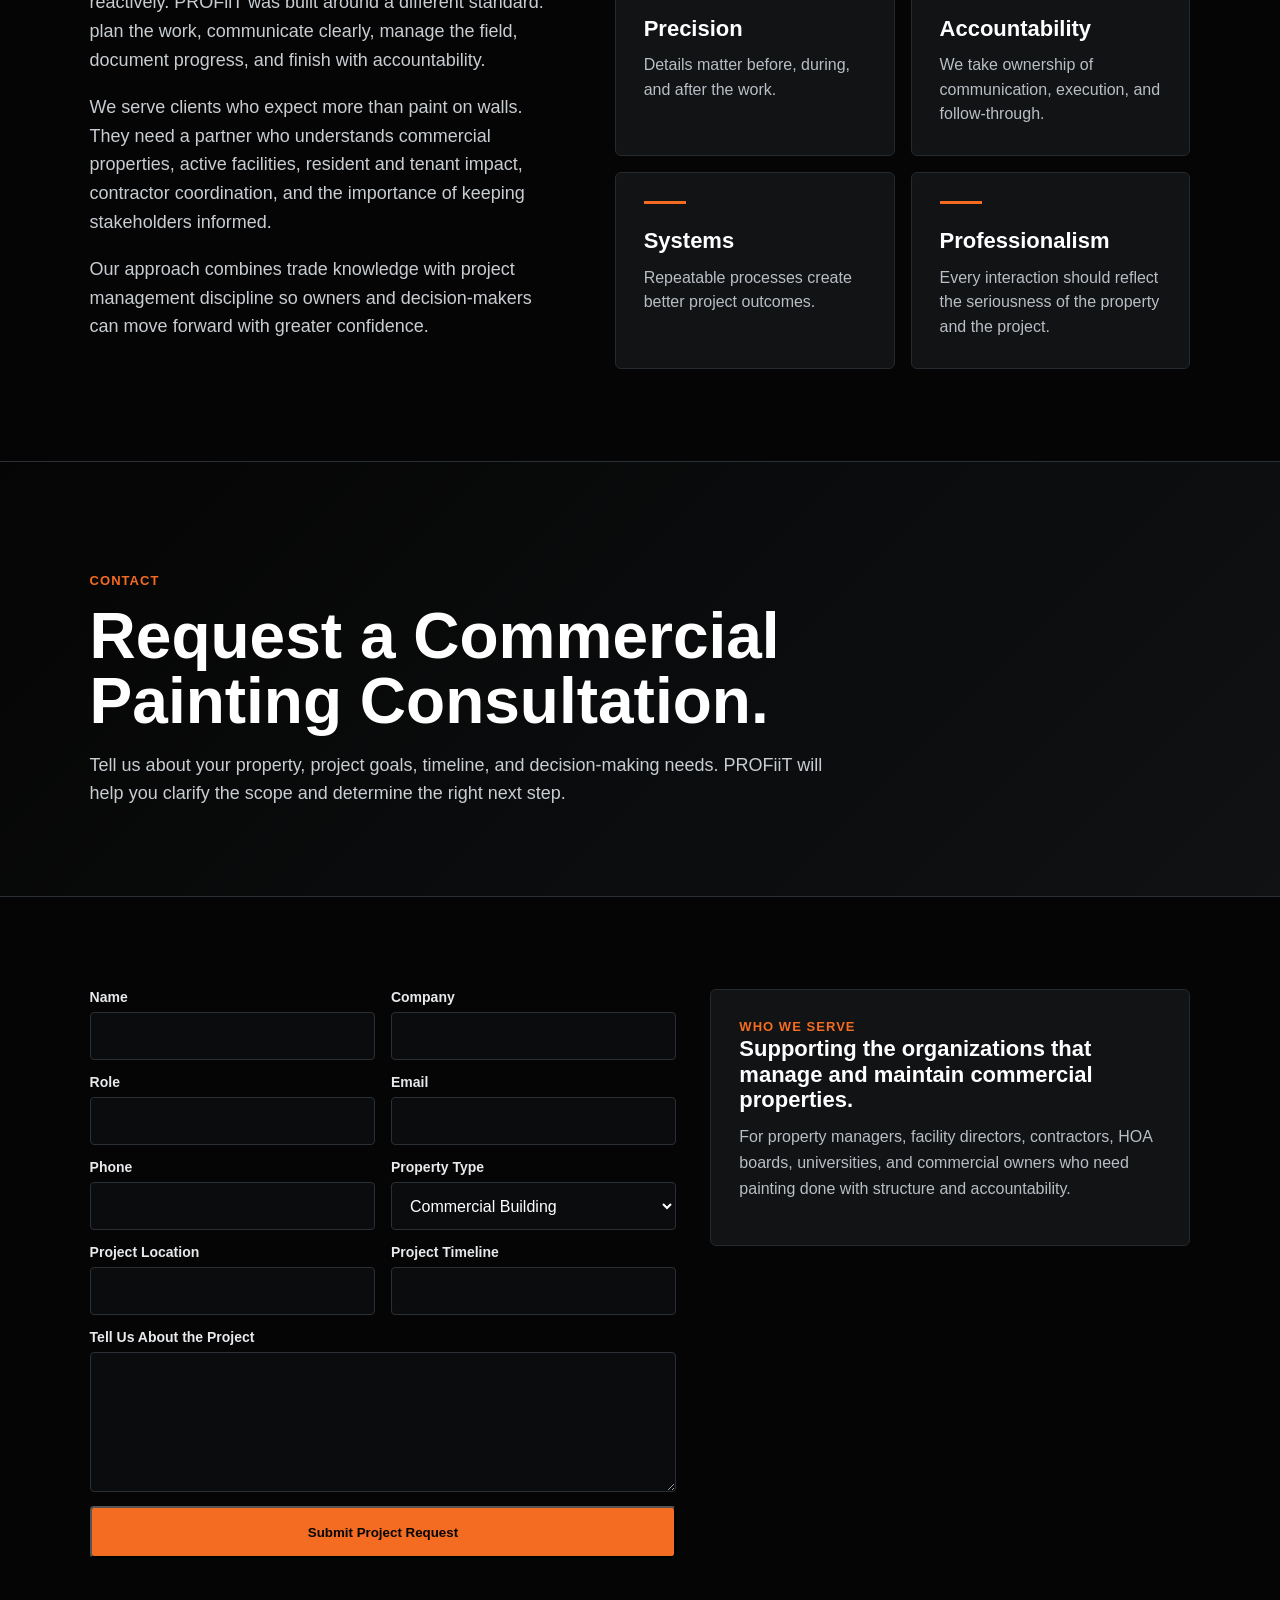
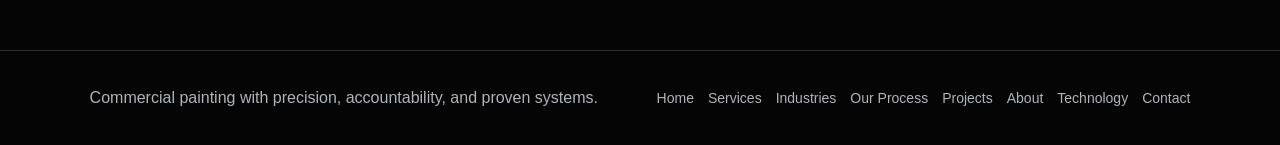
==== commit cde00e8c: "Fix complete transparent logo image" ====
--- a/index.html
+++ b/index.html
@@ -543,7 +543,7 @@
 </head>
 <body>
   <nav class="site-nav">
-    <a class="brand brand-logo" href="#home" aria-label="PROFiiT Painting home"><img src="[data-uri]…71497tokenstruncated…auaR17xbNn8zqrOKk3arGyfYmEVwQ75cZTUl7ruLr21gPF8sZZn9JvGrteKLUIuYahnqkesWt2ZJRMzbadVaaUhFZZI4Q/[base64]/onnJ9+fTsm0al+7taHjjTS6bgzl7rgWoQs6zXa9JE7a2oclpDOJdW4d6hEjIU7v18PfEFqVAGmjRNv4xD9J/AsAAAAAAMDlgfAHAAAAAAAHkWhMJfJVIalFUWYBqjj45HtVnYaZnntd1hp/[base64]/l3aaioW11YEQcNau9gD1+WxH4RrX//Hlx3cn6BAAAAAAAuDgQ/gAAAAAA4BBTNKMtplhcqak3hWk5GN2pZKwkaWmFyuhYEtXZ+mi75tq/Ef9kbCUus6Hdc0Y1tDSjYZcgGl192T0n8Z6tLRmePcU3YIvw6RBQP5ClTET79PStXuys9sfWyGxFTjW11s8Xwp9ymwAAAAAAAOCWg/AHAAAAAACHmOdwXbUv5XTT5fyGxrQNdFXALthybrGZEqXZzlL3qnYoQqQ/SolkSqFbd4Q3FZi5MR17fK7r17scY33B7ADsT02ipySXdr3qlrZqGI4clDF2VM3KxKj2LEs4be4EAAAAAACAWwnhLgAAAAAAcBAliCXR6ojKJ16zrA5KCcBwzh1n7rTqdrXG31ZMpik8aM/PoZmrEgCl/l5U7kr85XiA+bB0qj3A1+frI0LbgeOm46j6PXpt9S17VFvX4WDdEPxpAAAAAAAAcHng+AMAAAAAgIfC19pLXjXjytvCR3aWc6sLLt7u5cTsqOvFtu6eK6AnTsHohIufeMxtxPabYGa9fcrF2KyNxXWoD477i9TndTdxH+rZVg1SS3jS/0A+1Zql9Kd2xgjP3E1RE03z4qB0tRVd9Cm6HwAAAAAAwGWC4w8AAAAAAI798TCHK32/BnTuan6iOmWHnfL/Gfz9pnn1R3tdTOlxA4q0liyK4oLL48lRmCX6U/YN2ZQad6NNjejX5MZyq7UT13FPitMmQ5sc6hW9nVjQs1sBAAAAAADgEsDxBwAAAAAAxykOt1rTT7vLisXNxl8OAznVnibfWaGssZQ6gqNx2Pp/XoQUoU96ipKbqrtXHXOdhGjVyWkKyyKuxrU47qSOn64zGNVRrdK5Qev79bBBVKdbsloFsRyfBUs5sB2Up9PkxC51VCumqH8AAAAAAAAXCcIfAAAAAAAc47n1d2XtSlS30OIulc6UYzU9IwFQYjd9DKZytlVxcdCUHC9iY6eztehOJVfaZnztvYHwmOcsnWTxMEV/inY4STSoHd5IW6u1ALXm6HVHN4YYVSr7UylCrYKOhM4+UbXTIOMx3sEJAAAAAAAAtx+iPgEAAAAA4PAfD5uJmJKmqVxqZucm6qRCFfGWweEiannBTI9rlCXq1DURwrrkTH8/fW0GkQ6HF9Ylf20M3AzPOAtHAxrUNtx4DKqo6LJQa8/VAJkdlNPbwu/bnAgAAAAAAADcSnD8AQAAAADAIeYk/[base64]/W9UT2/9aFEvfWL03ch/wEAAAAAAFwW1PgDAAAAAIBDLF+YvjvrY4OafBpfgy/0WpXcSLXmioAnHj7l+TN95K+iDtYv3ZGEeCpnnM7adCPN7a1hnbTop9yBUn7Q9ScCYzq2Ov7knLV8qWOLkNnLfW6savs4HlW2auF1VNxQfw3qIdam8PwBAAAAAABcGjj+AAAAAADgEKvY26otb5wh2WQ4uzfpZDW/Ux/p+qmuN1Vnz8R95nONrljVODWKrkCectuN1Mq0UQd59nNSpsP8LZ3Saun5c/0adHQ79by8q69Fje40oGa60TN6HwAAAAAAwMWC8AcAAAAAAIdY12nJt5ToVzSvoZa07mxbc4RmM7xFQasJXas42aTGn0u1NPKX1hJ9xKeOzVRJnPl7te6pnNGNuXe3ikDnHIU1zbNld7Yl0ys1NvPVVRjIf/WeEVNLFGnPntxYqilOJMAAAAAAAABcGkR9AgAAAADAIdY1LNkpV4SjYpurRjnR6sptMcPJVzrHRFOa1s/[base64]/qQ6YS59lEqCp+qUhO6VjEN+vw88KXFvGaWKibyQqj9svJ8U7Aqza7QYaoTH1UqlCJdmvtyzVR59Of16Zl3YdyUF4icVx6sbKXL/ek2WWZbij4BwAAAAAAcFkg/AEAAAAAwEG0WCWWvDUJUD5GcvP0Enc5GeGqeNum/pjt5qygVvXI0oZoiF39uy5q1AaC9pjqg3XLpiDoSvvJttWfUgeuB6y3t1qATSO0BRVzfT878ip2GvFQz6Rs1kZKAAAAAAAAuBgQ/gAAAAAA4BBTVdG29aLqgKuH+PjJLEpVYa9qf0oZM6qfqGaufePqGwhuXQypd9idm4oPx+xse4M6ffq8PIAUbVoEuuozrCcqwVP5E83y2ebcwlnBtRkeN1x+TkmNNRu3Zg8AAAAAAAC3E4Q/AAAAAAA4yH5Rv/EuXSuvNZEkOy1Q9Yc57W274xq5aY5solhzxW1FX+qKfMpDVwS6Wsuw2AoH4Z3D3mt06bSvwKXx2/J+tq1pu0KfdfzpmoJ93uoq84laqo9sBQAAAAAAgIsA4Q8AAAAAAA5y3iC2owt2AlaOqrR166oW5e7qiEzjmvO1/6p21860iZbeUycnrGV8WzOoAaWmRqCIe1XDVAOt0aW9BLe7WjIjHzDqaVLmSIr0ol5fUzDVbAQAAAAAAICLAuEPAAAAAAAOMb1t/V3jeEtbW0/re7rG3lqsc7YiXfGmqYxO0d+qRGcULVUPT/XbFLZ8sDnHRF/qunhrO85pcXoOq4/OVCfpmE47qNafHa6yJ9oUU1ObcLu9IlI60U+kwu2KhUqFLLvmOVz5ngAAAAAAAOB2wyc8AQAAAADgEFEMi19RCGsSU8vnFP1tpA3qmnW9361JcVK+rnnvrMMuO+laJKevJViP0qfI7U61zLJk+qo1/1oNwjjHOif11fZM/[base64]/czTXU0aT/btsuVNXTRn01qbNuac9GPvBNF6+HKrVjEzXXUuXIF2gBSAAAAAAAAuBQQ/gAAAAAA4HCdAF3TzteYG1WV62+Phbi1OgFlg3K0DRx/RkBs9jclJMaYTH3Gdim+6qKT+ntn3HK96GcmUjtrUqUugGjXSUtxbYudc7cweq2dSLlu1h1UbUm0KNofAAAAAADAxYHwBwAAAAAAhxBNK5eV00KdjbrUupOuvHfOgddcfvqwNfcrYl4ZR3KspYFkga8eE/s/ZNxrLrmRzue3rbVenzLW1WOV8CZjqH7IgUtR1qM20g9SlxzUQ9FyooxD1nXYY3k8YqpnS2rVjwcAAAAAAABcEgh/AAAAAABwiKWITLUanjapVazDrtbaG7jQtKiltD1RFuvtJIIppa2Ge059Q9ZleDzQ0uuNVVj0RyVToBpLLU4oY/BOP3X2dM4b2RZU1yjUe2L7VtAsrZV/OoEw/V+cjHpcc9sGAAAAAAAAlwPCHwAAAAAAHOKkRLrI0K+2uup6YoFL9rRy3lYBO53Y6TsJ253Wm1U5VAJZjfzUxyrPYonebGO1jfbRon3yZu62n1Dy3sX1qDZGpWaq9eodkeXWSJiLx6cBb0V5tpqHXY1F18ywbiIAAAAAAADc+jIdAAAAAAAA5/lS+HP5RhTLmjInZr6uZlyJ3ZSvajzbc5oNjGhiAByW1Ks170oMqG+nxILm/2RX9Sy6JvsONoeqOkqtxchQiQ31NQg7BU7sdyN1M7bRewKboKnv5xmvygUYI0nNbJ0TMJ8lY0L0AwAAAAAAuDRw/AEAAAAAwMOhozi7OM3OXjfcNdrmUzP1ttTPQKdqNQF9uKaOylSiWRHnfB28/E35GaWO4Bmd0lX4aw7HcmIS8crYsqRXjtuhmiOdtVAHedatxbHoByoV/9Lt2P9UnJgyxKqmAgAAAAAAwCWB4w8AAAAAAA4xPTf9ThGMtGYkIlV1la1T+kpo8a1ocU1zag1VoUu3ozs3rrnYkM4FbUc3t1v+EimvpmPqDQ5XgbANWwS8mqRZlLkkqI3rFtYmjJkvuvP8wqm+ZE7FjZfce6rBNLMqLIpjsU2on5pS91QX4/kCAAAAAADAJYDjDwAAAAAADlFFJSXORUxqZNHyOtHO53DKcSKclTZF19Jhl53PTcQ3tdf7DjtRy415FDmqnXPNF1icc/qEzmLXeqvCoB+JNJLK/mVbYzq2tlvuj8ajVrSEe6qefWVAObyJqqKTtmHHO4NMVQAAAAAAALj1IPwBAAAAAMAhkkY3UNREdGqBlhviXz68imBaJMuCn6h/5dCkj7UNLQpUR3BGF5yqdyd7piikqdzQtURddmKXCGpaudSZmVZgNJPodtkwzroOoozWhVJ96SakVp+01ImoWx69PHode5rWRMS+UURqEQMBAAAAAADgskD4AwAAAACAY6ToSZtn2WI5a3inM/hpES1XnkuONznaRWEamctYCdspliwgSv26KiaOzpUCggNFsm0eZHH6XNORnXCDPN/[base64]/YAAAAAAADgdhCFKhGQUt04JSKJm0wLT6KntVJ2thLfbtLkqN5dUgptsb4okYkINqzr5766pmuhPeec0ypZva3u1En26llrUbnzVN3C6HjUYp4q89ckzLSm0WHZ1ES/diJ1xpnXntL/VhYcDbCLYgUAAAAAAICLAMcfAAAAAAAcYlIiVKfwtaPUbSc9FYdbqr2njx2Uz6s31z0l0HXl77ptLWHTB2Sq9gYl/XSJvrxBW+lyPUE5R5XZs2JfifzMTjstzUlnMbJU1RdUgmI8WtbM1+WzMxFRtIWW1laM/TCfheMPAAAAAADg8kD4AwAAAACAQ8xa2Qp7Yt8GMcJSskBb4meNAJU6fbrF5GrTCpYRAsXvV3xzqtZfa0RFi2pBsaheEpyZHHbJFqhiNt1Y7BybkKfzNHUqaMtDjS22/m1cp+qjKoPagRjXLH+vAmRXI1Aelzj2Nu84R6/[base64]/BcFb7sVKwNd6KrUVXVFEUoxO0HAAAAAABwaSD8AQAAAADAYUzSpsmR7N1l+pAqUu1qWVYYFI9dkvpKKT0J4rROOenpgJCl9DHt7LM1AZ2QWSJAa41CXeYv1fjrSwQOuz6j47XurYhXJVYd+dlGYiRYWZ1pbetWT/X9LPvjAQAAAAAAgNsHwh8AAAAAABxinUtdu3Qn18lrUpiWn2SLjrn0SKyntbz5FmrfUsMuCVrltk/3LMpaM7KN4kCb4050u3assTPaiE03RqnZl0ZzVtDUc2hOwuae1Kso0Z1WqjOC614fG+stj0QLMz02ZgAAAAAAALhdIPwBAAAAAMAhljmKf1lcqtJU0r1KzTkR4bYiJI3QVERD40gT+10U1VSUZnLAtfDK2q932kn/1cUn2Zs2+DKJdt147BjXpAgqgWyYIKqFRR3gKZPSwmgZQ3Ettn26UREEm7jZYcv71XqHqVe1IO0RimKpGq4ImjPCHwAAAAAAwCUS/9wDAAAAAAA4y/Ll8OfiXxBRmIpfCVM3biT4dZmgYxta2ZCFMVXwrupopR3pZytes5TtS8LhQIA0TsTRkOu2dTyNJMqVGM3mO+zEv6kIe/nY0kBdI923n4UVK8+Rp1jqAaqHJG9R4qrNXc3H4fgDAAAAAAC4OHD8AQAAAADAIdY1LCYNs2hdNTJzS/fT25Wo1tXYM4epLV272vKmhDQthHlh8gwiCMrw9NhqJqd0k1x3MrGxuBgdgyIRyiJkp99gWibHM1v66mF+fSbx8rWWTd9q2k163I4ABQAAAAAAgMsCxx8AAAAAABwm6mzpy2liusZe5zAbuM1cq8NyfMcNabkDcdYNz/O6lxq399zpSn7+5NrTOpINdVyn7dqLfqYBseXVhS3fW/KpGYrMUIuDUqtwlLKa3Y8PZSQEAAAAAACAWwqOPwAAAAAAOMQ02Q8O5tpxWYbqdLuhwCQF6poCpkMya7ulsyRYHaJJdZ3qpwY20t30uFNtPVNDr7Qbaw6a0ZbbZtBR2mviY/L3SWpnJ0kqgU/GMY110NL0Js156KfmhEVV+zB2lkZK1CcAAAAAAMDFgfAHAAAAAADHhT+pwVc1sFiXrylV8aYRqrx4px19WgdLTVjnXI3rFNeaI4lrkslZa+qVBuP/RRQTgdIIbWVT5w8UgdD3t9rIzljDL52dlMKBfFk2ZYlNewlVdmcatzqh5ouqTFFxAvbL53yILq60jVTtX9OayBbMfwAAAAAAAJcHwh8AAAAAABxiemv4x4dl7Zx2Ju61qofVHWPT3Mj/Z/SwbMdznYqo1US6+m+NvhTRzw5TaZbd2NvxIthZ+50R24w9sM8qHdXgs42p1lRcpz1u5OY7T/cQlfZNZUAcfwAAAAAAABcHwh8AAAAAADw0VeYqhjQR3YzYVW1lWmiyrjut52kJrfnW7IFWq9IuuUF9QHHNVZNdduq1SM54O/e0OtGvdZ/FveRqTBOVSVVrYD2njVj6zMeIALoO2m2ntDZrvcQ1e/bMWpzR67aEQanvV+epXZAAAAAAAABwMZgaHQAAAAAAAOGMeNRtV//2DMIpiyjWpDzrqjPClrj9tGAmCtYgQbPvupwriZzpKzoBRYCM45CQzPHYm/CmRL9yfvYmts61U7H2V06zQ2zjMiJcajfXN9xf156uTqLbprtTpQcBAAAAAADggsDxBwAAAAAAh0iaVDPsiYZmvG6bbrRazi4LXlIWUJ877lTdiIKYyHT1/OY47PqWeoRSi7BuL3Xuprgtt9hq/Y2zTHNNP1WDr+7R9f3KveowzFGj4jTM+4a5od3AdX1Du8ef1ETJoX9PPV72gRvUMQQAAAAAAIBbD8IfAAAAAAAcImpWXZ085QRs6ZYDCSqdMNcD0xEqObOKZc4Zl9ss3jcRqowoNpUcExUzqo8ThVE3mDaJV68LDzVRmzomRVUeDJOK/syGPV3br7QqoltNJNX19ay4l4/[base64]/4tPjptajO5ncpVJ+cpp90UliQg9mGjRdlKlkI//uJ4U1tzv63aX6vdt4alHDx001XBskqTpoVelCttLQPDXV2/Ip1WLdD7Eq0BMK++NLH9COjxa/cmAAAAAAAAXA6SWgMAAAAAALDLvkNMIizt1rFJcHBQMcTp3U3MaiGbItitxX7ofXK+n+zsG4+gD/kcfFfC4XD6qYPcT7nphEAZp81J7dpSdQElOrUfm98yGlHLXXXa5ugoAAAAAAAAuDBw/[base64]/361s4Lcbm/[base64]/Hq6Zp0J7Gyxn1U1S96+qsJF910W/6Z0eySSSQ8buls+Ks2p9T/PAxmtDG2d9WzPTLqMqf3b+jWrV/S5phU2l+Q0t2Py7LPj0AuQruPNKoYyXoQ/AAAAAACAywPhDwAAAAAAjjHFaEm/sfry1HHes1dOHpwaRbu8t9rpTJ28Xl/r5cXev7fdpd6xSpHB0qlojLYlJ6CVaE87+04GdDX7XP0/1fxoiEryc32NRb5uyPWuEhop6AcAAAAAAPBYgPAHAAAAAACHmGM05Lm6cKkonRKitGZWvidByuiFnYVQ1dDTDr66t9zP5+Vjm5JWtbk0lCmkREuJ7pQ6gMYZqFtVd6QhnUPaHVjq/NX27ViGhfSSW08yPkXmc6qdH0ppSmTStCzq/L16fluJrJT4AwAAAAAAuDwQ/gAAAAAA4KGQqno7B9TvziBnzvN6VNXvyo6qoXW1AKVh7bcrsZcuQ1OLgHmbd/dtao+loGHZkYsblra8aNg67Zx/rrygnlOeb2/9s8Gp+lyJWrUHa22xrwHYqgSaPXo+AAAAAAAAcDEg/AEAAAAAwEFczbv4z1DYa2KT35Nv6KxLp3gNe+p2D4eVWtXan5jquqhLKdbn+t9qeBCz6ffUaoVaqNxwPFan3lb+pjlPS4Cj48dtiCRav2HvAwAAAAAAeCxA+AMAAAAAgGPUpMveLqY9cFUIc9mZ6xojKsVaFyM4B85B7cKTW83cpw5q/WzFWCYhbjAJP9Y00FFdwpwRmjfNbnC1PqC4CsUH6eazWMthJ9NJjUMdK7pDWoq1rP+kayTKplklrVp3pb+D6Q8AAAAAAODyQPgDAAAAAIBD9DGSIUxzCNPJ79E1/[base64]/PFpTOvYcQkAAAAAAAC3GoQ/AAAAAAA4hInOlPjNo6XqZIPbJ6a1+s3rfLUenpzYcj+z2CWHZeEu7VYn2/ulrUl59aS9rhigkhXruLOINxLytI9R+wPNXjtg1XRbzNaOEhOdejeuWxjva6/[base64]/+oAxt5D7aC0s1mTIfDOllUTAAAAAAAAbi0IfwAAAAAAcIgUOanvyz8SYTnQkbybLYmE8cYahS4ttKmSe4OM0CzYORFL3ciinuvcHaiq8lVhMYtyMn4VKVprF+b9WWwrt8VIaPS2gaVPi4HdCW3AXWSnHbxanyxU1jF7N6C+qw9xw0pi7RLCPXQ/AAAAAACAiwPhDwAAAAAADlHdZ9MUlrCmqMhTcalJqqbHVLkrB2SNbU3nVIfbFMIsJfd0PbumeSmWQUZoceKZ8M+tHNEW2+nL/3X2OOO5kwk04bAdM5i9FkO1oOgUUrNFrYf27iUBVYmPej07TAHFzW7D3S21FgAAAAAAAG4tCH8AAAAAAHCIKMKNAjDtQW1n8cfVf9sB7cwk7G3EZKatOq/SbFvVmGJNvybmJekvKZHlGC26ub6iiGln5CZhvpe96/joPB5RL/[base64]/pE+PeWq1wfTpeuk+jJ+rUhPA3NdXWn2j4olZfEO2Oma+JeEs38AKZci69Gh07xuCyKRZdf+koN5YOSA64e64vltduxzmFuJ3/V2oP1EOveq4OTwYsT0Vv3tKhZ2+/H0cTLPGbtLtS1EosW2I9LhMfrEF74xPR/GT9SAAAAAAAAcFtB+AMAAAAAgEP87M/e/d4HT05hOrWYTi/07brgit6lNb5ckU9FVYphzQh5rQHpU3fY+/h8yyKa6QqAa9biiiOwCm5SUy/WIGz6Xo73LFpjFN+0/05/JS1uZBwUcbLebQKeHvW5NVPaXlc4sbXp9MJycJpv3LGEcPOWED760bv/v41HCgAAAAAAAG4pCH8AAAAAAHCIF16493dfvcrqlghhvWLVRLHMuGJdE85c1GcX29nCOquIl0S07PTb6rmFX+pB2gGnwFAl7tX+qgA4nIadcneyPcZ/7TRpztkSUHMtw61G9PyL7U/EvrJ/jXduQnj5uSjkvvWnN7oBAAAAAACAWwrCHwAAAAAAHOLzn19ee3A3hNnU4fNeu67iX7tV3HnWoaZiLct2K5IVEa6KfaMad726plM2+2GKw1C7AlVzSTPL0Z/t9tCC2OI2nYLYqve1L1OfUN3O9Qqzy7ApqiVWNEV6ZvVuqhGe0zgt1KyazT/N0aZl2xLCF985h7/y/Z/5VL+YAAAAAAAAcJtB+AMAAAAAgEO854e+8snX3pLFpVkrdLqu3Tiwsu5qEZTbvra0dWCT08JW3eHchk3sGjRa2muBnhuxnK7JrTGayNJSJ7BNYGNezncoJffkvsiBcWOVC9VSe90z6YQb1JqGIv6VTuL3z70rWjcBAAAAAADg0rh+swcAAAAAAAC3hy+8+yqcrtck/OXScTkuc6T96RJ0dZcX6kTo8pg2dWU+dYBT5cRlN/TxFdUrjbq697aUMyUNjoa26t2xVuCG0CjiaB2X3t/G3w9BBEy1IzoCdQxoFQuzkqcDVdPjIV1X8S+qtVNYlxCmZQ1fSMLfg8HcAQAAAAAA4DaD4w8AAAAAAA7ziW+7E0531jAvIczzFOYo/M3xyylSLaHTIA637HIrTjSrBjZMVGcT62qtv9aiC+/MmZhS58+pjeoc2V4CN2vqaNknc0hfOkNUFMzxuCXKU5XWa4tRp6Eci0qH1A5AOVXkUTnCOhXVeit3oGzL7akI0hgTOoXwiftXf2G86AAAAAAAAHCbQfgDAAAAAIDDfORTV//mgzshzMsapuIey/+Nhavm1cukOn21rl3d2LS5EkWZ6til71IHULdpGiyRlmJ7a3UDU428KqzFGnqq8J8zBUpiafqqBsESuVm1w1pkz87J6Hk58rPWCJR2fU1B3UxdtLY24lvsjJRlXXSNPxFH/XcZXDxviW6/uCY3ISxPruE973ny/3HmoQYAAAAAAIBbCMIfAAAAAAAc5r3vvfoLX31rdvvlOnQtbrK647Zq2Rl3mg34lGhK7Vaz5D1mf3XjaeWtuQKTyKh2Jh9fvZuFMDPapOsZea6Ifvo41XG666oFJqVx60utRlHu7NjbOsjq6N152O3c2r1eIWsANCxTCMtVCF/5eVP47v/kcz9w5qEGAAAAAACAWwjCHwAAAAAAHOb/+5995W995r81heV6Deu8huVuCOudkKI+owOwUjUwsfDljbLJ17yzsZhZpmu1Apt1ziduppaqttZHb47K54mDTwyAtcUS6TlpqTI5BeW+Evm0jjeU2VyJPif/1f2DFNLoVBzXL3RWvjTl7A0UUVUFnOata6zHuIR5WcKyruHmegnv+9VPjscLAAAAAAAAtx6EPwAAAAAAeCie/1V3w6t3ljDdiERWnHQa5+DL+l8LBTW6mZjgXIRlFuJa/T1tJ6yxnFXsawMYlAUcq2x6k0sAbaGbqvZfGY+tr9dq7rX+p64d3aIsTm2pKZelPS/waRFSz3AkOJbKhVNZ6SkKf2uYowC4hnB1vYYf/vxb/7XNBxcAAAAAAABuNQh/AAAAAADwUHz3n37yv/mZv28OcxSXTlnEkjJ1JtiyRmpqJ9/Atebq7dVT897hv7b2XZMUTXRmK66ni/B1saFZ8GsuvlbTr3ag+tG9dgGkao+tdahlz2YStHmdeRylwp+uNSgSoTIaWplTj6psk1qApd15DuHqtIYHb5vDX/2rT/0Ju9oAAAAAAABwKSD8AQAAAADAQ/EXv+eLP/3Bf/A63ExruL4/Vx+bT72USE+JnOz9aaqanqh/naPPGuKaIFdq9pXbqkmj3DWToLj3tO9ONarUx1o3sHWVv4myWVuT3p2rT9UO1KKkHZvYC5VrsLoi9VyMilqdgk1CNN7JpidWkVO+TyGc1vD+X/x0eM8PfehnecoDAAAAAABcJgh/AAAAAADw0PyZv3bvN37u3VO4XpdU26+a7Iycl51n1tKnaugp7coIbfVIXbqvVbnLelmLvhTJTc7Rx1aXnBYQ2yGqs3yACd2U4dcRS+HCJtYNB13abyJj/1+uzSdtTPac9BUG2actQlXfH96RNZPxryHcfzaE/+gj3/I/3H5UAQAAAAAA4LazUYUeAAAAAABgn7/6r1+tv+4vncI6T2G9E0JY1nS76mPpuwhlzoVWhClTz6/czKeo6M3qrlN/vqQORGRUGZhOAsznqi79X0LVimezP22ApnfQifomopwNMDV0DQlOOCwxn+Nj9B6p8+ebLWOWaFVp8yqEeZrDdP8UfvI3XIdf9X9+wN+AAAAAAAAAFwyOPwAAAAAAeF1874t3fv+XvymEqwchuf4SJp8zdE4/XXcuiXnJ0dbOiU44laeZRThxvZXv2h2YN7d6drknLdG1sE0JB63Royl+NEuDNQa0iH5ybvtqkZ52W55zcvDV8auxqejQkauxtSkjtyeO3H/iqqxOx2Z7zCOb5rDMc1iv5xDmqxBu1nB6NoR/52Pv/Id5qgMAAAAAAFw2fNoTAAAAAABeN3/tD1+vv/ZHbkJ4NQpOa1ivyh8aJStTmc/SxpH7zjj9RAITYbBY5qrLrdrZVCtpm3YAlna1M27outOMvHUbJw0td1JT0P6Jpe8qTdD5FyXrVLsj221tGswCpiqEqLub46Y5LFdXSfgLVyFcnaZw/eL98L7fPodv/5dv+PsPAAAAAADgwsHxBwAAAAAAr5v/+LPP/O6f+qXxz4rooJvDGp1mMe5znsI05zp8c4nllPjPbPSb6lctplfdbWuYnTtQqO457bgbCHTG6Vedfe6r1gkstQJL30nATO667LgTy53pW0yI5fymxZkqgeZLOxzzOTo6VEt77Xa7nx2Reb1U/9JkbD0Kf9drmOZTmOPXcgrzg5vw0reu4f/4A9/y9/M0BwAAAAAAuHwQ/gAAAAAA4HXzwz98/Z//nV95FW6eiuJT/PMiqk9zF2JZ/5VIShHYROZKbkBx3al/iiZW5bMUp9n67+rkla9qAlxF5tOuOWnLnp+OKyJkFiUlsjSra/q86jBM7bdyf9nxZ411JnpU2vaDrxGeLrLUjdFHhlZhstQInJc1zKclzDc34frVJUwPTuGv/cbr8P0/8PGPPOxjCwAAAAAAALcPhD8AAAAAAHjdvP8Dn3v5T/wnz73zw7/+bri6t4Q7NyHcWddwtbp4zypYibxXEJedrtIn4lnNCW1iXPP4KZlQq2FFKcvH5iNVR9pHWPvRwpy10dnKfrWS4BRjTfU8ijNQ1DvVX3UzRoGwCJ6tll8TQutdfV8dUjeY6ZQxGCtl2X0TwvTKGj7186/Dv/7/+gVv5ykOAAAAAADweIDwBwAAAAAAXxPf91c++7k//fI7f/vnf/F1uJ6XcHUTwrzEPTHys0R/VoubiF7qq0RmVlddcvWVLyXXyWmJagPU8puusaer/SnZrwiRWd8rMaA1gbPdz8maMp4S4am+clsl6lP6EA2ytBWPi+fV/cnpJwJllRHruM1/ysnXBMjiZCzzS/8lMTHGfGYxckli4BSmmym8+kQI3/nz3/2vvfd9P/VFnuIAAAAAAACPBxR3BwAAAACAN4T/6E8++z2/+3tf/G1PfjyE5XoOy/UUllkEtVOYlla9LhjzWnbD9bX6ssUt7xK7W67eZxuRqEvdro0Erfum838Q1dPk4KjkOZtii9tULrtyjvgXY/9RwKvzlDlq1149WQ9Wuwnj8c3NWOQ/rRhmwW+ew3IVQlhCuLq/hPVmCT/0jzwVfvO/+jJ/8wEAAAAAADxG4PgDAAAAAIA3hO/6ruvf9yP//TtheSYKfVGIugrLfJ2+r/NV0q+MCy+63Gp9urQl/ZvNclL0LtbdE69gFgiNOy61USTCUjewtN4ceMUFt7rozdx2/5XdeOp815ausaeL89Xx6UjQVhmwCZalHbcaee7F8VjPSe2qGE9/WnEpzutS6vutYblZw4d/xRz+jR/8eb+ApzYAAAAAAMDjBcIfAAAAAAC8Ibznh77wuT/5w0/9io//sqswXS9hPc1hDflrSWpXtP/pM5woVkQ7ccZVqSxtqOpaibj05zbHXZLgqriW20qRnMpVp6RAJfCpWnnaLljbK5GkneNQbpfzRgKdM/UlV6Au8Wf6a0PIpsDcucSEau0yzzsLf9evnsL1l07hqz9nDf/Sp77lH/zBv/r8R1/HwwgAAAAAAAC3GGJfAAAAAADgDeV/8T9/xz/8b9z78g9+6wfWcDpFp98SwrKEcCcrWety5K8TH/upXYE2xtMcs/EXTju+HSAOvL4qYI4UFQ9e32aJ4vSDqG6//XmMBz44UjrWTS5N8JNj5uj6W6YwXa3hxWdC+EPPvfu3/+k/86nvOdYxAAAAAAAAXBIIfwAAAAAA8IbzB/7Z5/5H/+IrX/nz3/axJdX6u/dKtqilOnQlnjJ+F7ErRmxmOU3ngWopTPI8ZfvgTxkTgaluSC09V2BQygNuoSXCKjuaQoK5mp+vLdiJf9WNaDe3WNKqZ9qelcCXdl21PmNdv5zfMoWrB2sSUz/5c0L4d9/1zf/8H/13f/aPbc8KAAAAAAAALhmiPgEAAAAA4A3nj/8HX/oLP/AdV+Glt4ZwM03hJlyHm+VOOK13wrJehWWdRxa3/K3WuGvkkn854jOKXtX1Vuvuldp71Qk3aLcKbarenu4n7tdiXD1CMjnbWS0jdDBWHRmqhbvUfmmnnh/sV/wLTc9DNSXFDmWIMT51Xaaw3sxhvV7Dd/033vZvI/oBAAAAAAA83uD4AwAAAACArxvf9R9er7/jL5/CUy9cheneVVKtptMSpvXUBLOp+eSaoc+67EaBmWLkM1tqA/m7Nv51h2tnnT1a7Zc4UH27Yf19Mubm/dMBojJgiRDtx+AFRD2UKUStVNrNQmgI02vxxCV85//4nX/2f/MvfOafGCwTAAAAAAAAPEYg/AEAAAAAwNeVf/4PPfHP/Cuff/U/eMdPT+H+nViTbgnhFMJ6XRxu85TMbFoy01X28l8uOlJzHdTpa8ea4/oyfO17n/7pzu/PG+33+0Ztyh1dL9BUFFQDG/UfXY4xMjURaySuIcxfXcP61jX8id/7zeEP/t5P8bcdAAAAAAAAEPUJAAAAAABfX/79P/bqd/5zN/d+4/P/vTXcXZew3kxhmeewTHP6nuvVRUdb/p5EvhKDWVMvYz3A8uWscOm/nIaZj5ZkzLRH2e2yOCjH5JqD8p/s18ek/+IxyV4nKqHbb3I62xhKBmmOIJX/ahZpG0OOES0Zn1P+SutRxp6+2q7s/FuncP2lNdz/1jX8kV/zS/4woh8AAAAAAAAIfCoUAAAAAAC+Ifyjv/Utv/T3/6aX3/9bvncJVy9PYXlqaiXtXESnfMsl9FRFvpqMqQI2VeZnlv0Upl0591BuaG/X2zzZNyWDLP4/0SrF1qiP9E6/avcrMaFFE1yu4tcc1temcPeLN+FTv2YO/8r6S/4nf/F9d7/nUz/+Y6+cHxUAAAAAAAA8DiD8AQAAAADAN4xf++3PvvOf+qdf/szv+Z6b8MQLc3j5iTnMd+YwLWuYYgToXASyKHoV0U9K55lozSrKTRuC4Lov4FXRbVTXz6NFv1oQ0NbvG7VRhL+mPaq+RBSsZsHiWyxK4BqdkMkVeZWckOuyhHsv3oSru6fwg99xL/xbP/ALfslf/i//zt8ZrzIAAAAAAAA8riD8AQAAAADAN5x/8vc89Vv//+3dz4uUdRwH8M/3md3x57Zqq1ImEmQQggZuhmXYUYm8d+xQh+jQMfwHOkS3ipCu0q1IFEPo1lKgkQVFP/CwVltheIhWd2Z25onnx8zOjutKGGj4el125/vM8515ntvDez6fz2vbrp3d/03E4mIj2llWtbLs5mUIWAR+qQwAq4eWYqxd1eqyXwVY7TOS/62qPG/wvqW9b3ryCoP9ylajg6WRIYGrfJdB3Fhc2vCgwdGZf8WF1sFfNxuP7ngWWTdifdaKuUe78UZv10tvvzP7/q2vFgAAgHuR4A8AALgjHt+3feLYsb9ff25h/vhj30WkhRTddVk0iqeUThUAljlbFtHoRGRl+tevBBzZbKgab6kx6NCh6sDQzL8lxVjBG4LE/olp1a6hqwZ/o7WHS1WJw6P+6pmEKaLTHPqMLEXWTrGh04vWrjze27vxg5MnH3r1/IXvr658NwEAAEDwBwAA3GFPP7XpgRdfuT537NNWTM5GtCNFp5lFNKvOn1k3j/HreaTuYBjgyKPMSunbrX/t2F/PRjt4rmB4fRDO3bBxWrm6sCwMrNp61jlmFQIWKWS91s1SXFubItop1rR6MdHqRW9LxCcHm3Hi84enPz71w5erXiQAAAAI/gAAgLvFs4c37jp69Prx5+e6Lz9yKSL9FbHQyCJfG9EoArNeVR1XtsOs24EOZuPFjWnc4L+yom9kTl89Xm/ZnL2bVAQW66sW+vVPyvt717P/hoO/IgnsdwYt1hupDP96WSoDzdRK0VzsRqMR8evOiHN718bpmR0HP/zo0he3d1cBAAC4l2j1CQAA3FWm92/evGfP4qEj061Th79tx7bZiOzPFJ0sRWdNit5YRD5W9P8s3p1HVoR6w7leLes3/SwSttG+m4O8bhD/Lb1eoZhwWZvOYt+yP2deBnppcLAa4JfKv8u+SPTKAYV55EXVYisi60SMF5WMi3nEeB7tByPO7mvGmZ+nXrh4cd258xcuaekJAADAvyb4AwAA7lpPHpiY2r27M33kiYWzB2Yjtv8RMfFbVQ0Y3SKkW2k4X/16tQ6g/eLA4dK8/qy/ZRV8Q+1F+09PvaEKwv7nDD9ZlcdHPqN/vAgrt0Qs3h9xeWvEjzvH4mJseHdmZt2J02d+//o2bhUAAAAI/gAAgP+HZw5t2rF1a3Pn1FT+8ORke8eGycU372ukWDOWopkixoqkrVdV+ZWzASOPXlbkb1VbzVIvopHXc/3K/C5FL9VtN4uFlCLrtwEtu4nmkZd7LIWEVdfOutVoXW2Y15lecSzrRowVlX/1Oe2ImG9kMT+exfy1sbeuXl3/0+xs46srV7q/[base64]/wAwBPW8WnqctgAAAABJRU5ErkJggg==" alt="PROFiiT Painting"></a>
+    <a class="brand brand-logo" href="#home" aria-label="PROFiiT Painting home"><img src="[data-uri]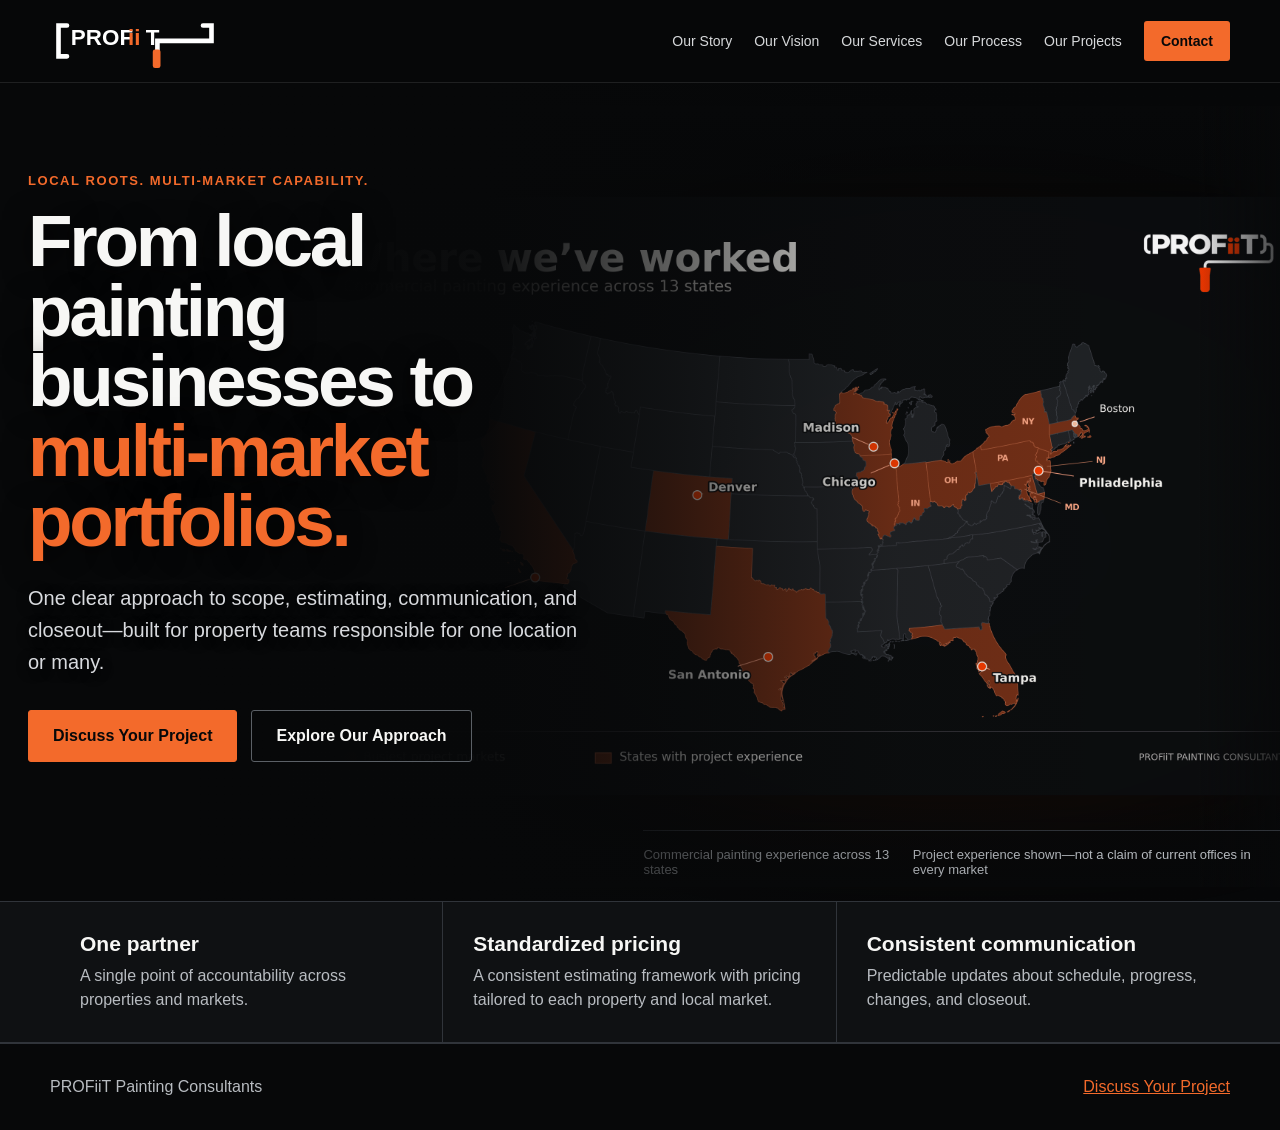
==== commit cb41f94b: "Redesign PROFiiT site for multi-market portfolios" ====
--- a/index.html
+++ b/index.html
@@ -1,810 +1,4 @@
-﻿<!doctype html>
-<html lang="en">
-<head>
-  <meta charset="utf-8">
-  <meta name="viewport" content="width=device-width, initial-scale=1">
-  <title>PROFiiT Painting Consultants | Commercial Painting</title>
-  <meta name="description" content="Commercial painting done with precision, accountability, and proven systems. PROFiiT Painting Consultants serves property managers, facility directors, general contractors, HOA boards, universities, multifamily owners, and commercial building owners.">
-  <style>
-    :root {
-      --black: #050505;
-      --charcoal: #111315;
-      --dark-gray: #1B1F23;
-      --line: #2A3036;
-      --gray: #B9BEC4;
-      --muted: #C8CDD2;
-      --light: #E7E9EC;
-      --white: #FFFFFF;
-      --orange: #F36C21;
-    }
-
-    * {
-      box-sizing: border-box;
-    }
-
-    html {
-      scroll-behavior: smooth;
-    }
-
-    body {
-      margin: 0;
-      background: var(--black);
-      color: var(--white);
-      font-family: Arial, Helvetica, sans-serif;
-    }
-
-    img {
-      max-width: 100%;
-      display: block;
-    }
-
-    a {
-      color: inherit;
-    }
-
-    .site-nav {
-      position: sticky;
-      top: 0;
-      z-index: 20;
-      display: flex;
-      align-items: center;
-      justify-content: space-between;
-      gap: 28px;
-      padding: 20px 7vw;
-      background: rgba(5, 5, 5, .92);
-      border-bottom: 1px solid rgba(255, 255, 255, .08);
-      backdrop-filter: blur(12px);
-    }
-
-    .brand {
-      font-size: 18px;
-      font-weight: 900;
-      letter-spacing: .04em;
-      text-transform: uppercase;
-      white-space: nowrap;
-    }
-
-    .brand span {
-      color: var(--orange);
-    }
-
-    .brand-logo {
-      display: block;
-      width: 205px;
-      height: 78px;
-      line-height: 0;
-    }
-
-    .brand-logo img {
-      width: 100%;
-      height: 100%;
-      object-fit: contain;
-    }
-
-    .nav-links {
-      display: flex;
-      flex-wrap: wrap;
-      justify-content: flex-end;
-      gap: 18px;
-      color: var(--light);
-      font-size: 14px;
-    }
-
-    .nav-links a {
-      text-decoration: none;
-    }
-
-    .nav-links a:hover {
-      color: var(--orange);
-    }
-
-    .hero {
-      min-height: 720px;
-      display: flex;
-      align-items: center;
-      padding: 96px 7vw;
-      background:
-        linear-gradient(90deg, rgba(5, 5, 5, .96), rgba(5, 5, 5, .74), rgba(5, 5, 5, .34)),
-        url('assets/ii-orange.png') center/cover no-repeat;
-      border-bottom: 1px solid var(--line);
-    }
-
-    .hero-inner {
-      max-width: 980px;
-    }
-
-    .kicker {
-      color: var(--orange);
-      font-size: 13px;
-      font-weight: 900;
-      letter-spacing: .08em;
-      line-height: 1.4;
-      text-transform: uppercase;
-    }
-
-    h1,
-    h2,
-    h3,
-    p {
-      margin-top: 0;
-    }
-
-    h1 {
-      max-width: 950px;
-      margin-bottom: 28px;
-      font-size: clamp(44px, 6vw, 86px);
-      line-height: .96;
-      letter-spacing: 0;
-    }
-
-    h2 {
-      margin: 14px 0 16px;
-      font-size: clamp(34px, 4vw, 58px);
-      line-height: 1.02;
-      letter-spacing: 0;
-    }
-
-    h3 {
-      margin-bottom: 12px;
-      font-size: 22px;
-      line-height: 1.15;
-    }
-
-    .hero p,
-    .section-head p,
-    .split-copy p,
-    .page-hero p {
-      max-width: 760px;
-      color: var(--muted);
-      font-size: 18px;
-      line-height: 1.6;
-    }
-
-    .hero p {
-      max-width: 700px;
-      color: var(--light);
-      font-size: 20px;
-    }
-
-    .actions {
-      display: flex;
-      flex-wrap: wrap;
-      gap: 14px;
-      margin-top: 34px;
-    }
-
-    .btn {
-      display: inline-flex;
-      min-height: 52px;
-      align-items: center;
-      justify-content: center;
-      padding: 0 24px;
-      border-radius: 4px;
-      font-weight: 900;
-      text-decoration: none;
-    }
-
-    .btn-primary {
-      background: var(--orange);
-      color: var(--black);
-    }
-
-    .btn-secondary {
-      border: 1px solid rgba(255, 255, 255, .36);
-      color: var(--white);
-    }
-
-    .trust-bar {
-      margin-top: 36px;
-      color: #AEB4BA;
-      font-size: 14px;
-      line-height: 1.6;
-    }
-
-    .section {
-      padding: 92px 7vw;
-      background: var(--black);
-    }
-
-    .section.alt {
-      background: var(--charcoal);
-    }
-
-    .section.orange {
-      background: var(--orange);
-      color: var(--black);
-    }
-
-    .section-head {
-      max-width: 900px;
-      margin-bottom: 44px;
-    }
-
-    .grid {
-      display: grid;
-      grid-template-columns: repeat(3, minmax(0, 1fr));
-      gap: 16px;
-    }
-
-    .grid.two {
-      grid-template-columns: repeat(2, minmax(0, 1fr));
-    }
-
-    .card {
-      min-height: 100%;
-      padding: 28px;
-      background: var(--charcoal);
-      border: 1px solid #252A30;
-      border-radius: 6px;
-    }
-
-    .alt .card {
-      background: var(--black);
-    }
-
-    .card:before {
-      content: "";
-      display: block;
-      width: 42px;
-      height: 3px;
-      margin-bottom: 24px;
-      background: var(--orange);
-    }
-
-    .card p,
-    .step p,
-    .list-item p,
-    .project-card p,
-    .industry-list li {
-      margin-bottom: 0;
-      color: var(--gray);
-      line-height: 1.55;
-    }
-
-    .split {
-      display: grid;
-      grid-template-columns: minmax(0, .9fr) minmax(0, 1.1fr);
-      gap: 54px;
-      align-items: start;
-    }
-
-    .list {
-      display: grid;
-      gap: 16px;
-    }
-
-    .list-item {
-      padding: 24px;
-      background: rgba(255, 255, 255, .035);
-      border-left: 3px solid var(--orange);
-    }
-
-    .list-item h3 {
-      margin-bottom: 8px;
-    }
-
-    .steps {
-      display: grid;
-      grid-template-columns: repeat(3, minmax(0, 1fr));
-      border-top: 1px solid var(--line);
-      border-left: 1px solid var(--line);
-    }
-
-    .step {
-      padding: 30px;
-      border-right: 1px solid var(--line);
-      border-bottom: 1px solid var(--line);
-    }
-
-    .step b {
-      color: var(--orange);
-      font-size: 14px;
-    }
-
-    .project-card {
-      overflow: hidden;
-      background: var(--charcoal);
-      border: 1px solid #252A30;
-      border-radius: 6px;
-    }
-
-    .project-visual {
-      min-height: 190px;
-      background:
-        linear-gradient(135deg, rgba(243, 108, 33, .75), rgba(17, 19, 21, .92)),
-        url('assets/profiit-commercial-hero.png') center/cover no-repeat;
-    }
-
-    .project-card:nth-child(2) .project-visual {
-      background:
-        linear-gradient(135deg, rgba(5, 5, 5, .2), rgba(17, 19, 21, .96)),
-        url('assets/profiit-commercial-hero.png') center/cover no-repeat;
-    }
-
-    .project-card:nth-child(3) .project-visual {
-      background:
-        linear-gradient(135deg, rgba(115, 121, 128, .35), rgba(5, 5, 5, .92)),
-        url('assets/profiit-commercial-hero.png') center/cover no-repeat;
-    }
-
-    .project-body {
-      padding: 28px;
-    }
-
-    .industry-list {
-      display: grid;
-      grid-template-columns: repeat(3, minmax(0, 1fr));
-      gap: 12px;
-      padding: 0;
-      margin: 0;
-      list-style: none;
-    }
-
-    .industry-list li {
-      padding: 18px 20px;
-      background: var(--charcoal);
-      border: 1px solid #252A30;
-      border-radius: 6px;
-    }
-
-    .page-hero {
-      padding: 110px 7vw 70px;
-      background:
-        linear-gradient(135deg, rgba(5, 5, 5, .98), rgba(17, 19, 21, .92)),
-        var(--black);
-      border-top: 1px solid var(--line);
-      border-bottom: 1px solid var(--line);
-    }
-
-    .page-hero h2 {
-      max-width: 960px;
-      font-size: clamp(42px, 5vw, 72px);
-    }
-
-    .case-study {
-      display: grid;
-      grid-template-columns: minmax(0, .75fr) minmax(0, 1.25fr);
-      gap: 28px;
-      padding: 32px;
-      background: var(--charcoal);
-      border: 1px solid #252A30;
-      border-radius: 6px;
-    }
-
-    .case-study strong {
-      color: var(--orange);
-    }
-
-    .case-study p {
-      color: var(--gray);
-      line-height: 1.6;
-    }
-
-    .contact-wrap {
-      display: grid;
-      grid-template-columns: minmax(0, 1.1fr) minmax(280px, .9fr);
-      gap: 34px;
-      align-items: start;
-    }
-
-    .contact-form {
-      display: grid;
-      gap: 14px;
-    }
-
-    .field {
-      display: grid;
-      gap: 7px;
-    }
-
-    .field label {
-      color: var(--light);
-      font-size: 14px;
-      font-weight: 800;
-    }
-
-    .field input,
-    .field select,
-    .field textarea {
-      width: 100%;
-      min-height: 48px;
-      padding: 12px 14px;
-      background: #0B0C0D;
-      color: var(--white);
-      border: 1px solid #2A3036;
-      border-radius: 4px;
-      font: inherit;
-    }
-
-    .field textarea {
-      min-height: 140px;
-      resize: vertical;
-    }
-
-    .note-panel {
-      padding: 28px;
-      background: var(--charcoal);
-      border: 1px solid #252A30;
-      border-radius: 6px;
-    }
-
-    .note-panel p {
-      color: var(--gray);
-      line-height: 1.6;
-    }
-
-    .footer {
-      padding: 38px 7vw;
-      color: #AEB4BA;
-      background: var(--black);
-      border-top: 1px solid var(--line);
-    }
-
-    .footer-inner {
-      display: flex;
-      align-items: center;
-      justify-content: space-between;
-      gap: 24px;
-    }
-
-    .footer-links {
-      display: flex;
-      flex-wrap: wrap;
-      gap: 14px;
-      font-size: 14px;
-    }
-
-    .footer-links a {
-      text-decoration: none;
-    }
-
-    .orange .kicker,
-    .orange p {
-      color: var(--black);
-    }
-
-    .orange .btn {
-      margin-top: 20px;
-      background: var(--black);
-      color: var(--white);
-    }
-
-    @media (max-width: 980px) {
-      .grid,
-      .grid.two,
-      .steps,
-      .industry-list {
-        grid-template-columns: repeat(2, minmax(0, 1fr));
-      }
-
-      .split,
-      .case-study,
-      .contact-wrap {
-        grid-template-columns: 1fr;
-      }
-    }
-
-    @media (max-width: 680px) {
-      .site-nav {
-        align-items: flex-start;
-        flex-direction: column;
-        padding: 18px 24px;
-      }
-
-      .nav-links {
-        justify-content: flex-start;
-        gap: 12px;
-      }
-
-      .hero,
-      .section,
-      .page-hero {
-        padding-left: 24px;
-        padding-right: 24px;
-      }
-
-      .hero {
-        min-height: 640px;
-        padding-top: 72px;
-        padding-bottom: 72px;
-      }
-
-      .section {
-        padding-top: 72px;
-        padding-bottom: 72px;
-      }
-
-      .page-hero {
-        padding-top: 80px;
-        padding-bottom: 56px;
-      }
-
-      .hero p {
-        font-size: 17px;
-      }
-
-      .grid,
-      .grid.two,
-      .steps,
-      .industry-list {
-        grid-template-columns: 1fr;
-      }
-
-      .btn {
-        width: 100%;
-      }
-
-      .footer-inner {
-        align-items: flex-start;
-        flex-direction: column;
-      }
-    }
-  </style>
-</head>
-<body>
-  <nav class="site-nav">
-    <a class="brand brand-logo" href="#home" aria-label="PROFiiT Painting home"><img src="[data-uri]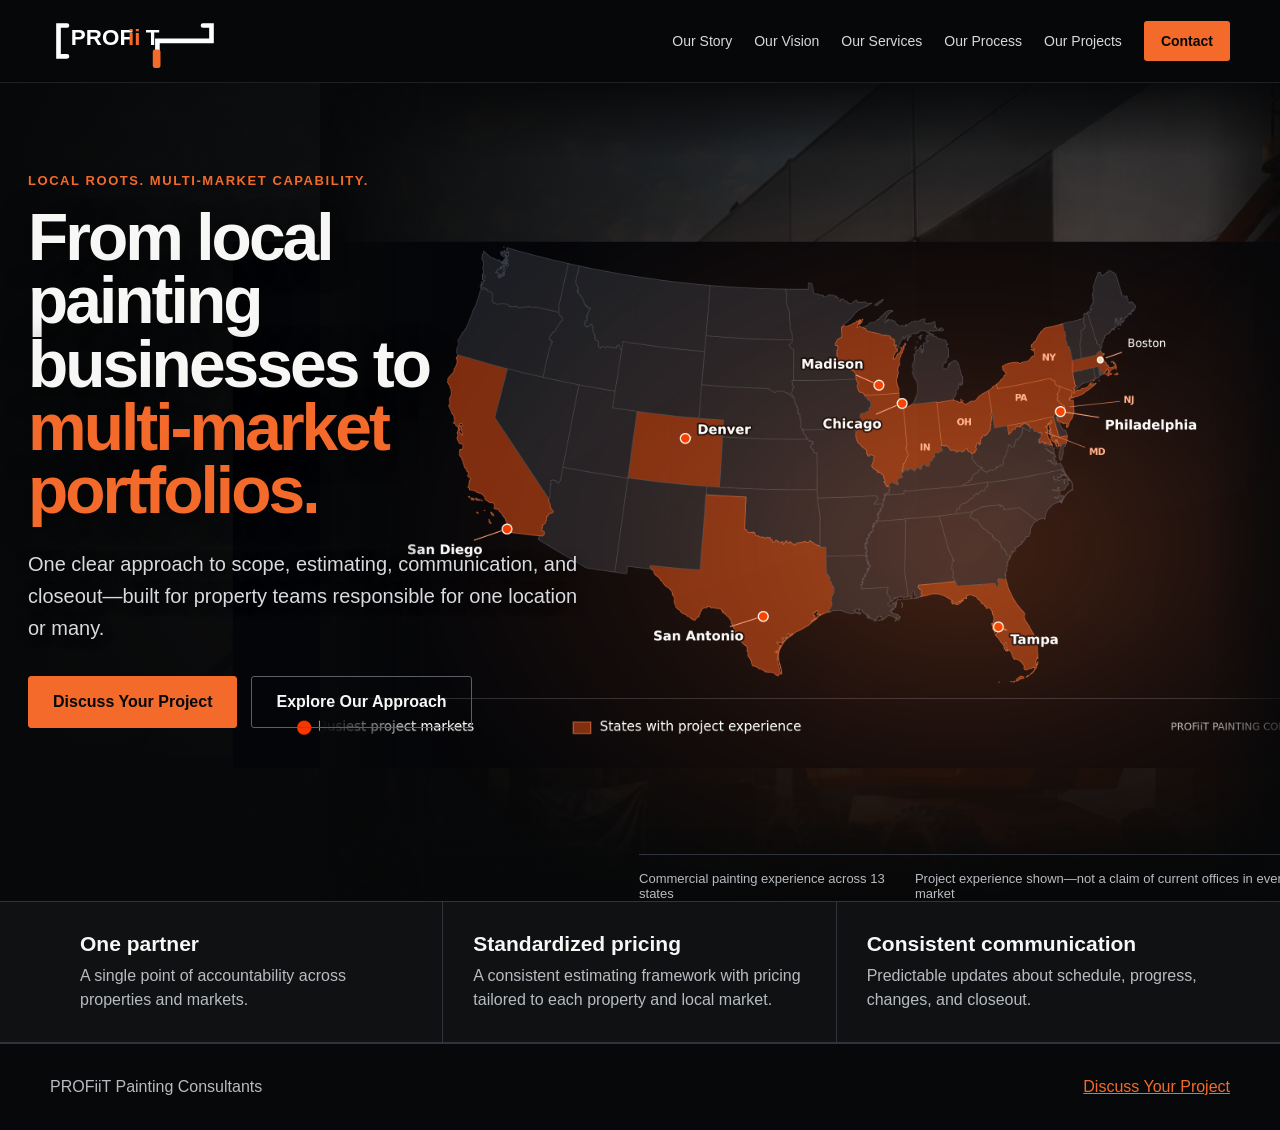
==== commit d1069456: "Restore full process and strengthen landing page" ====
--- a/index.html
+++ b/index.html
@@ -1,4 +1,38 @@
-<!doctype html><html lang="en"><head><meta charset="utf-8"><meta name="viewport" content="width=device-width,initial-scale=1"><title>PROFiiT Painting Consultants | Multi-Market Commercial Painting</title><meta name="description" content="Commercial painting planning and execution for individual properties and multi-market portfolios."><link rel="stylesheet" href="styles.css"><link rel="stylesheet" href="hero-impact.css"></head><body>
-<header class="site-header"><nav class="wrap nav" aria-label="Primary navigation"><a class="brand" href="index.html" aria-label="PROFiiT home"><svg viewBox="0 0 220 80" aria-hidden="true"><path d="M22 20H11v40h11M198 20h11v20h-70v13" fill="none" stroke="white" stroke-width="6" stroke-linecap="round"/><text x="27" y="45" fill="white" font-family="Arial" font-size="29" font-weight="900">PROF</text><text x="101" y="45" fill="#f36a2b" font-family="Arial" font-size="29" font-weight="900">ii</text><text x="124" y="45" fill="white" font-family="Arial" font-size="29" font-weight="900">T</text><rect x="133" y="51" width="10" height="24" rx="3" fill="#f36a2b"/></svg></a><div class="nav-links"><a href="story.html">Our Story</a><a href="vision.html">Our Vision</a><a href="services.html">Our Services</a><a href="process.html">Our Process</a><a href="projects.html">Our Projects</a><a class="nav-cta" href="contact.html">Contact</a></div></nav></header>
-<main><section class="hero"><div class="wrap hero-grid"><div><p class="eyebrow">Local roots. Multi-market capability.</p><h1>From local painting businesses to <span>multi-market portfolios.</span></h1><p class="lede">One clear approach to scope, estimating, communication, and closeout—built for property teams responsible for one location or many.</p><div class="actions"><a class="btn primary" href="contact.html">Discuss Your Project</a><a class="btn" href="vision.html">Explore Our Approach</a></div></div><figure class="map-frame"><img src="assets/profiit-us-project-map.png" alt="Map showing PROFiiT commercial painting project experience across 13 states, with busiest project markets highlighted"><figcaption class="map-caption"><span>Commercial painting experience across 13 states</span><span>Project experience shown—not a claim of current offices in every market</span></figcaption></figure></div></section><section class="impact-strip"><div class="wrap impact-grid"><div class="impact"><strong>One partner</strong><span>A single point of accountability across properties and markets.</span></div><div class="impact"><strong>Standardized pricing</strong><span>A consistent estimating framework with pricing tailored to each property and local market.</span></div><div class="impact"><strong>Consistent communication</strong><span>Predictable updates about schedule, progress, changes, and closeout.</span></div></div></section></main>
-<footer class="footer"><div class="wrap footer-inner"><span>PROFiiT Painting Consultants</span><a href="contact.html">Discuss Your Project</a></div></footer></body></html>
+<!doctype html>
+<html lang="en">
+<head>
+  <meta charset="utf-8">
+  <meta name="viewport" content="width=device-width,initial-scale=1">
+  <title>PROFiiT Painting Consultants | Multi-Market Commercial Painting</title>
+  <meta name="description" content="Commercial painting planning and execution for individual properties and multi-market portfolios.">
+  <link rel="icon" href="assets/favicon.svg" type="image/svg+xml" sizes="any">
+  <link rel="stylesheet" href="styles.css">
+  <link rel="stylesheet" href="hero-impact.css">
+</head>
+<body>
+  <header class="site-header">
+    <nav class="wrap nav" aria-label="Primary navigation">
+      <a class="brand" href="index.html" aria-label="PROFiiT home"><svg viewBox="0 0 220 80" aria-hidden="true"><path d="M22 20H11v40h11M198 20h11v20h-70v13" fill="none" stroke="white" stroke-width="6" stroke-linecap="round"/><text x="27" y="45" fill="white" font-family="Arial" font-size="29" font-weight="900">PROF</text><text x="101" y="45" fill="#f36a2b" font-family="Arial" font-size="29" font-weight="900">ii</text><text x="124" y="45" fill="white" font-family="Arial" font-size="29" font-weight="900">T</text><rect x="133" y="51" width="10" height="24" rx="3" fill="#f36a2b"/></svg></a>
+      <div class="nav-links"><a href="story.html">Our Story</a><a href="vision.html">Our Vision</a><a href="services.html">Our Services</a><a href="process.html">Our Process</a><a href="projects.html">Our Projects</a><a class="nav-cta" href="contact.html">Contact</a></div>
+    </nav>
+  </header>
+  <main>
+    <section class="hero">
+      <div class="wrap hero-grid">
+        <div>
+          <p class="eyebrow">Local roots. Multi-market capability.</p>
+          <h1>From local painting businesses to <span>multi-market portfolios.</span></h1>
+          <p class="lede">One clear approach to scope, estimating, communication, and closeout—built for property teams responsible for one location or many.</p>
+          <div class="actions"><a class="btn primary" href="contact.html">Discuss Your Project</a><a class="btn" href="vision.html">Explore Our Approach</a></div>
+        </div>
+        <figure class="map-frame">
+          <img src="assets/profiit-us-project-map.png" alt="Map showing PROFiiT commercial painting project experience across 13 states, with busiest project markets highlighted">
+          <figcaption class="map-caption"><span>Commercial painting experience across 13 states</span><span>Project experience shown—not a claim of current offices in every market</span></figcaption>
+        </figure>
+      </div>
+    </section>
+    <section class="impact-strip"><div class="wrap impact-grid"><div class="impact"><strong>One partner</strong><span>A single point of accountability across properties and markets.</span></div><div class="impact"><strong>Standardized pricing</strong><span>A consistent estimating framework with pricing tailored to each property and local market.</span></div><div class="impact"><strong>Consistent communication</strong><span>Predictable updates about schedule, progress, changes, and closeout.</span></div></div></section>
+  </main>
+  <footer class="footer"><div class="wrap footer-inner"><span>PROFiiT Painting Consultants</span><a href="contact.html">Discuss Your Project</a></div></footer>
+</body>
+</html>
--- a/hero-impact.css
+++ b/hero-impact.css
@@ -1,22 +1,26 @@
 @media(min-width:951px){
-  .hero{min-height:calc(100vh - 82px);position:relative;background:#070809}
-  .hero:after{content:"";position:absolute;inset:0;background:linear-gradient(90deg,#070809 0%,rgba(7,8,9,.98) 38%,rgba(7,8,9,.65) 52%,rgba(7,8,9,.12) 70%,rgba(7,8,9,.02) 88%);pointer-events:none;z-index:1}
+  .hero{min-height:calc(100vh - 82px);position:relative;background:#070809;overflow:hidden;isolation:isolate}
+  .hero:before{content:"";position:absolute;inset:0;background:url("assets/profiit-commercial-hero-v2.jpg") center bottom/cover no-repeat;filter:saturate(.78) contrast(1.08);opacity:.56;z-index:0;transform:scale(1.015)}
+  .hero:after{content:"";position:absolute;inset:0;background:linear-gradient(90deg,#070809 0%,rgba(7,8,9,.9) 34%,rgba(7,8,9,.68) 52%,rgba(7,8,9,.3) 76%,rgba(7,8,9,.46) 100%),linear-gradient(180deg,rgba(7,8,9,.26),rgba(7,8,9,.09) 45%,#070809 100%);pointer-events:none;z-index:1}
   .hero-grid{width:min(1500px,calc(100% - 56px));min-height:calc(100vh - 82px);position:relative;display:block;padding:0}
-  .hero-grid>div{position:relative;z-index:3;width:min(600px,48%);padding:clamp(70px,10vh,125px) 0 80px}
-  .hero h1{font-size:clamp(54px,5.7vw,88px);text-shadow:0 4px 28px rgba(0,0,0,.7)}
+  .hero-grid>div{position:relative;z-index:4;width:min(560px,45%);padding:clamp(70px,10vh,125px) 0 80px}
+  .hero h1{font-size:clamp(52px,5.15vw,78px);text-shadow:0 4px 28px rgba(0,0,0,.7)}
   .hero .lede{max-width:560px;color:#d8dade;text-shadow:0 2px 12px rgba(0,0,0,.85)}
-  .map-frame{position:absolute;z-index:0;top:3%;right:-4%;bottom:2%;width:79%;margin:0;display:flex;flex-direction:column;justify-content:center;isolation:isolate}
+  .map-frame{position:absolute;z-index:2;top:-1%;right:-5%;bottom:-1%;width:81%;margin:0;display:flex;flex-direction:column;justify-content:center;isolation:isolate}
   .map-frame:before{content:"";position:absolute;z-index:-1;inset:12% 4% 8% 10%;background:radial-gradient(ellipse at 62% 55%,rgba(243,106,43,.28),rgba(243,106,43,.09) 36%,transparent 70%);filter:blur(34px);transform:scale(1.1)}
   .map-frame:after{content:"";position:absolute;z-index:2;inset:-2px;pointer-events:none;background:linear-gradient(90deg,#070809 0%,transparent 11%,transparent 89%,#070809 100%),linear-gradient(180deg,#070809 0%,transparent 10%,transparent 89%,#070809 100%)}
-  .map-frame img{position:relative;z-index:1;width:100%;transform:scale(1.1);transform-origin:center;filter:saturate(1.13) contrast(1.05) drop-shadow(0 35px 75px rgba(0,0,0,.5));opacity:.98}
+  .map-frame img{position:relative;z-index:1;width:100%;clip-path:inset(20% 0 0 0);transform:scale(1.18) translateY(-8%);transform-origin:center;mix-blend-mode:screen;filter:saturate(1.2) contrast(1.12) brightness(1.06) drop-shadow(0 35px 75px rgba(0,0,0,.58));opacity:.97}
   .map-caption{position:absolute;right:2%;bottom:1%;width:66%;margin:0;padding:16px 0 0;background:linear-gradient(90deg,transparent,rgba(7,8,9,.8));font-size:13px;z-index:3}
 }
 @media(max-width:950px){
+  .hero{position:relative;overflow:hidden;isolation:isolate}
+  .hero:before{content:"";position:absolute;inset:0;background:url("assets/profiit-commercial-hero-v2.jpg") center/cover no-repeat;filter:saturate(.76) contrast(1.08);opacity:.3;z-index:0}
+  .hero:after{content:"";position:absolute;inset:0;background:linear-gradient(180deg,rgba(7,8,9,.72),rgba(7,8,9,.38) 46%,#070809 100%);z-index:1}
   .hero-grid{display:flex;flex-direction:column}
-  .hero-grid>div{width:100%}
-  .map-frame{width:calc(100% + 44px);margin-left:-22px;position:relative;isolation:isolate}
+  .hero-grid>div{width:100%;position:relative;z-index:3}
+  .map-frame{width:calc(100% + 44px);margin-left:-22px;position:relative;isolation:isolate;z-index:2}
   .map-frame:before{content:"";position:absolute;z-index:-1;inset:18% 6%;background:radial-gradient(ellipse,rgba(243,106,43,.22),transparent 70%);filter:blur(24px)}
   .map-frame:after{content:"";position:absolute;z-index:2;inset:-2px;pointer-events:none;background:linear-gradient(90deg,#070809 0%,transparent 8%,transparent 92%,#070809 100%),linear-gradient(180deg,#070809 0%,transparent 8%,transparent 91%,#070809 100%)}
   .map-frame img{position:relative;z-index:1;width:100%;transform:scale(1.05);filter:saturate(1.12) contrast(1.04)}
   .map-caption{position:relative;z-index:3}
-}
+}
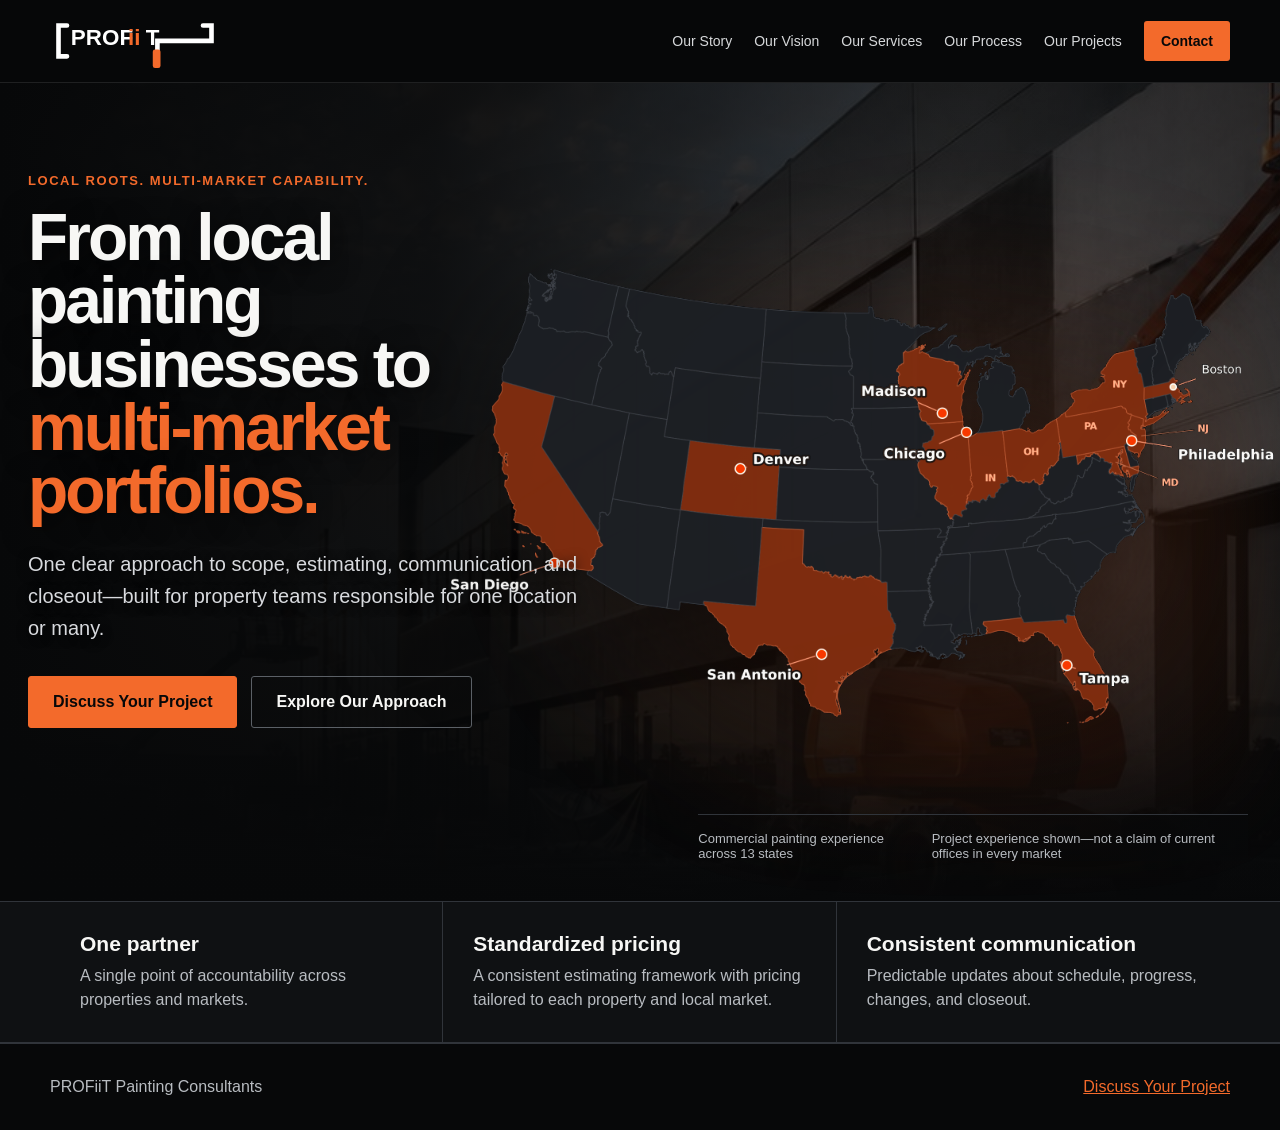
==== commit a011f8cf: "Remove map background and refine hero composition" ====
--- a/index.html
+++ b/index.html
@@ -26,7 +26,7 @@
           <div class="actions"><a class="btn primary" href="contact.html">Discuss Your Project</a><a class="btn" href="vision.html">Explore Our Approach</a></div>
         </div>
         <figure class="map-frame">
-          <img src="assets/profiit-us-project-map.png" alt="Map showing PROFiiT commercial painting project experience across 13 states, with busiest project markets highlighted">
+          <img src="assets/profiit-us-map-cutout.png" alt="Map showing PROFiiT commercial painting project experience across 13 states, with busiest project markets highlighted">
           <figcaption class="map-caption"><span>Commercial painting experience across 13 states</span><span>Project experience shown—not a claim of current offices in every market</span></figcaption>
         </figure>
       </div>
--- a/hero-impact.css
+++ b/hero-impact.css
@@ -6,10 +6,10 @@
   .hero-grid>div{position:relative;z-index:4;width:min(560px,45%);padding:clamp(70px,10vh,125px) 0 80px}
   .hero h1{font-size:clamp(52px,5.15vw,78px);text-shadow:0 4px 28px rgba(0,0,0,.7)}
   .hero .lede{max-width:560px;color:#d8dade;text-shadow:0 2px 12px rgba(0,0,0,.85)}
-  .map-frame{position:absolute;z-index:2;top:-1%;right:-5%;bottom:-1%;width:81%;margin:0;display:flex;flex-direction:column;justify-content:center;isolation:isolate}
+  .map-frame{position:absolute;z-index:2;top:4%;right:-1%;bottom:4%;width:68%;margin:0;display:flex;flex-direction:column;justify-content:center}
   .map-frame:before{content:"";position:absolute;z-index:-1;inset:12% 4% 8% 10%;background:radial-gradient(ellipse at 62% 55%,rgba(243,106,43,.28),rgba(243,106,43,.09) 36%,transparent 70%);filter:blur(34px);transform:scale(1.1)}
-  .map-frame:after{content:"";position:absolute;z-index:2;inset:-2px;pointer-events:none;background:linear-gradient(90deg,#070809 0%,transparent 11%,transparent 89%,#070809 100%),linear-gradient(180deg,#070809 0%,transparent 10%,transparent 89%,#070809 100%)}
-  .map-frame img{position:relative;z-index:1;width:100%;clip-path:inset(20% 0 0 0);transform:scale(1.18) translateY(-8%);transform-origin:center;mix-blend-mode:screen;filter:saturate(1.2) contrast(1.12) brightness(1.06) drop-shadow(0 35px 75px rgba(0,0,0,.58));opacity:.97}
+  .map-frame:after{display:none}
+  .map-frame img{position:relative;z-index:1;width:100%;transform:scale(1.05);transform-origin:center;filter:saturate(1.2) contrast(1.12) brightness(1.06) drop-shadow(0 35px 75px rgba(0,0,0,.58));opacity:.97}
   .map-caption{position:absolute;right:2%;bottom:1%;width:66%;margin:0;padding:16px 0 0;background:linear-gradient(90deg,transparent,rgba(7,8,9,.8));font-size:13px;z-index:3}
 }
 @media(max-width:950px){
@@ -18,9 +18,9 @@
   .hero:after{content:"";position:absolute;inset:0;background:linear-gradient(180deg,rgba(7,8,9,.72),rgba(7,8,9,.38) 46%,#070809 100%);z-index:1}
   .hero-grid{display:flex;flex-direction:column}
   .hero-grid>div{width:100%;position:relative;z-index:3}
-  .map-frame{width:calc(100% + 44px);margin-left:-22px;position:relative;isolation:isolate;z-index:2}
+  .map-frame{width:calc(100% + 44px);margin-left:-22px;position:relative;z-index:2}
   .map-frame:before{content:"";position:absolute;z-index:-1;inset:18% 6%;background:radial-gradient(ellipse,rgba(243,106,43,.22),transparent 70%);filter:blur(24px)}
-  .map-frame:after{content:"";position:absolute;z-index:2;inset:-2px;pointer-events:none;background:linear-gradient(90deg,#070809 0%,transparent 8%,transparent 92%,#070809 100%),linear-gradient(180deg,#070809 0%,transparent 8%,transparent 91%,#070809 100%)}
+  .map-frame:after{display:none}
   .map-frame img{position:relative;z-index:1;width:100%;transform:scale(1.05);filter:saturate(1.12) contrast(1.04)}
   .map-caption{position:relative;z-index:3}
 }
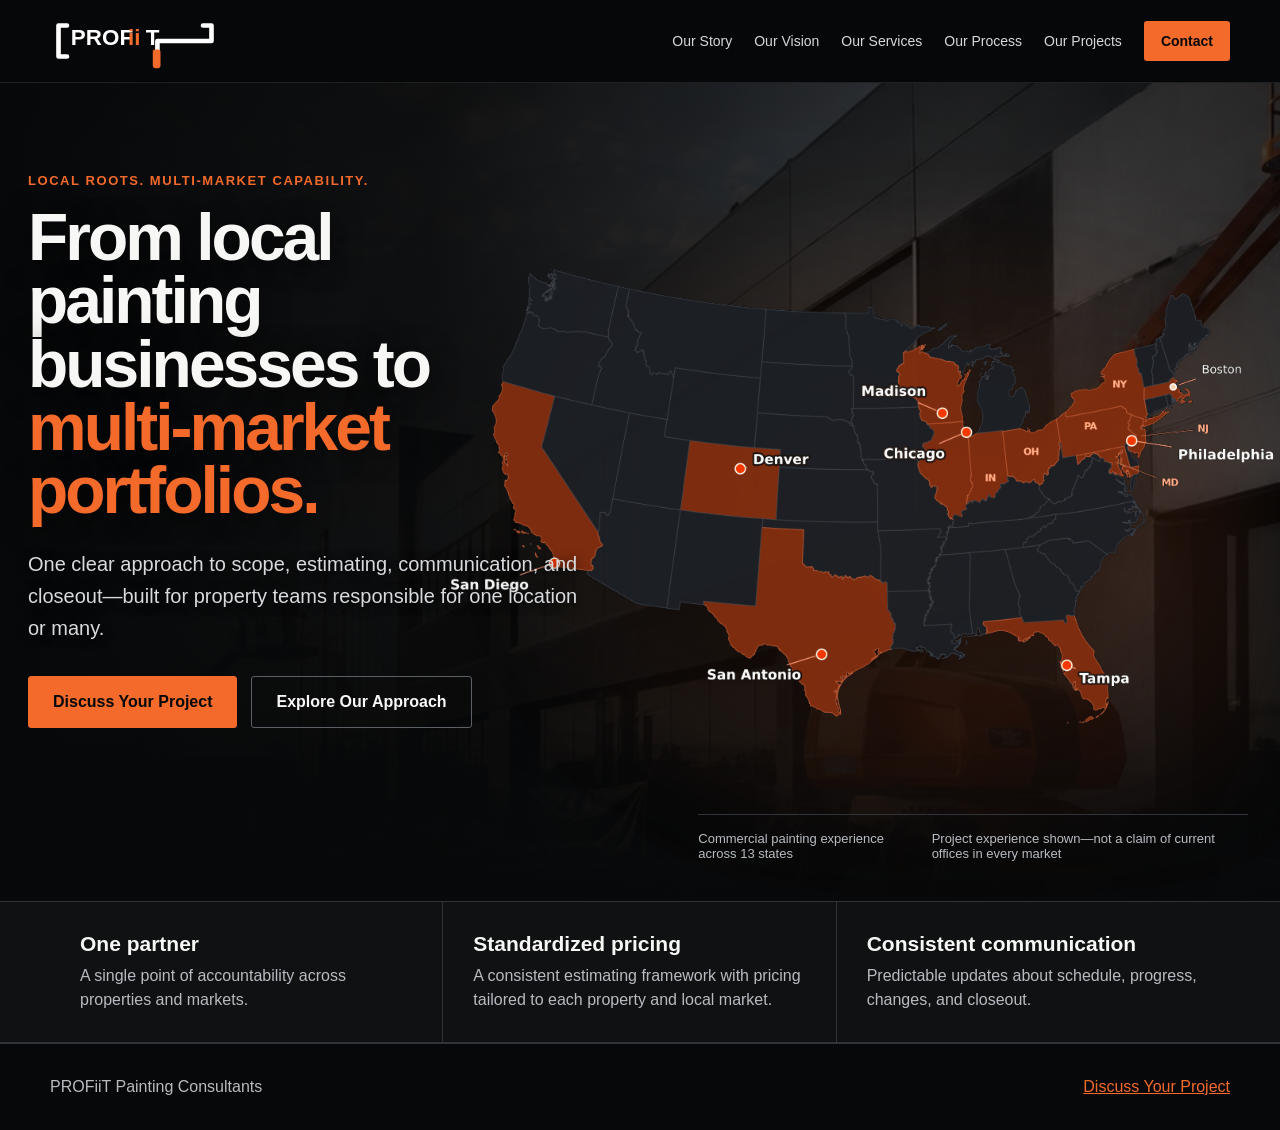
==== commit e1be83d1: "Use official PROFiiT logo in navigation and favicon" ====
--- a/index.html
+++ b/index.html
@@ -12,7 +12,7 @@
 <body>
   <header class="site-header">
     <nav class="wrap nav" aria-label="Primary navigation">
-      <a class="brand" href="index.html" aria-label="PROFiiT home"><svg viewBox="0 0 220 80" aria-hidden="true"><path d="M22 20H11v40h11M198 20h11v20h-70v13" fill="none" stroke="white" stroke-width="6" stroke-linecap="round"/><text x="27" y="45" fill="white" font-family="Arial" font-size="29" font-weight="900">PROF</text><text x="101" y="45" fill="#f36a2b" font-family="Arial" font-size="29" font-weight="900">ii</text><text x="124" y="45" fill="white" font-family="Arial" font-size="29" font-weight="900">T</text><rect x="133" y="51" width="10" height="24" rx="3" fill="#f36a2b"/></svg></a>
+      <a class="brand" href="index.html" aria-label="PROFiiT home"><img src="assets/profiit-logo.svg" alt="PROFiiT Painting"></a>
       <div class="nav-links"><a href="story.html">Our Story</a><a href="vision.html">Our Vision</a><a href="services.html">Our Services</a><a href="process.html">Our Process</a><a href="projects.html">Our Projects</a><a class="nav-cta" href="contact.html">Contact</a></div>
     </nav>
   </header>
